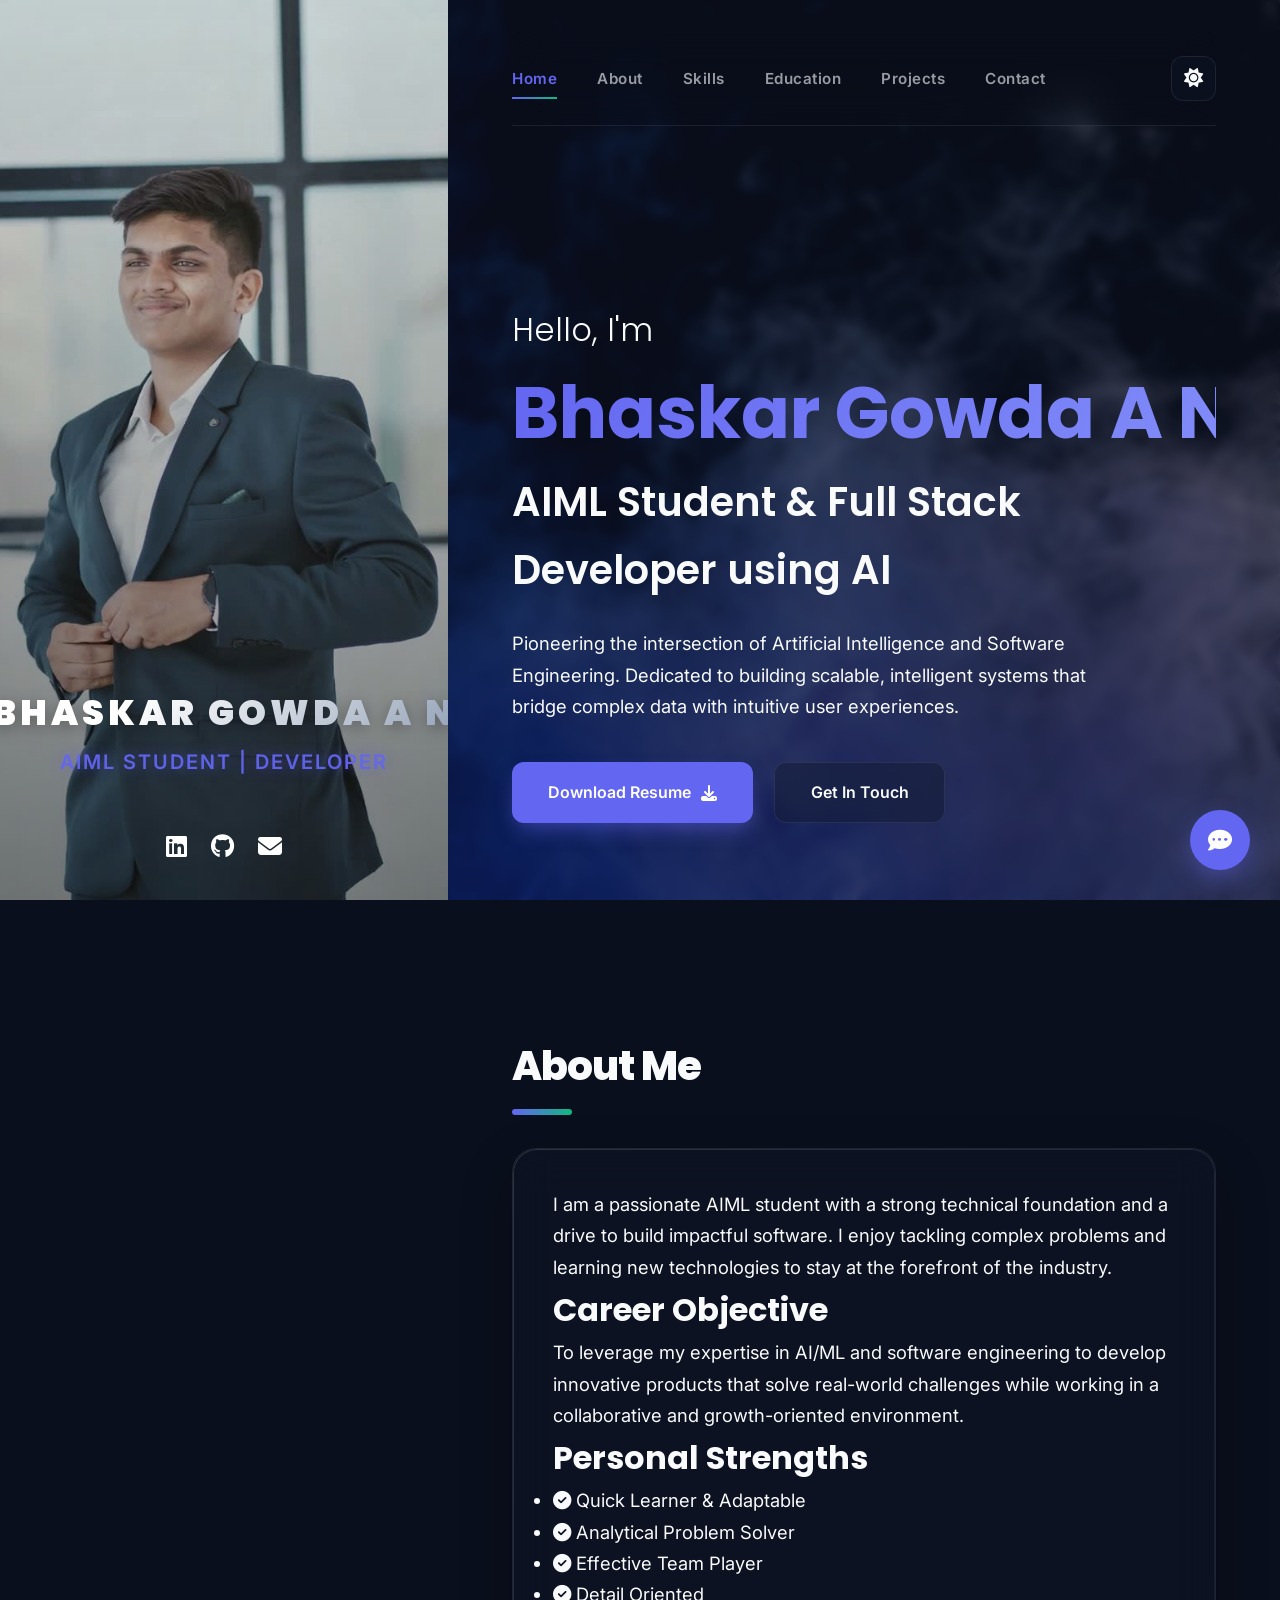
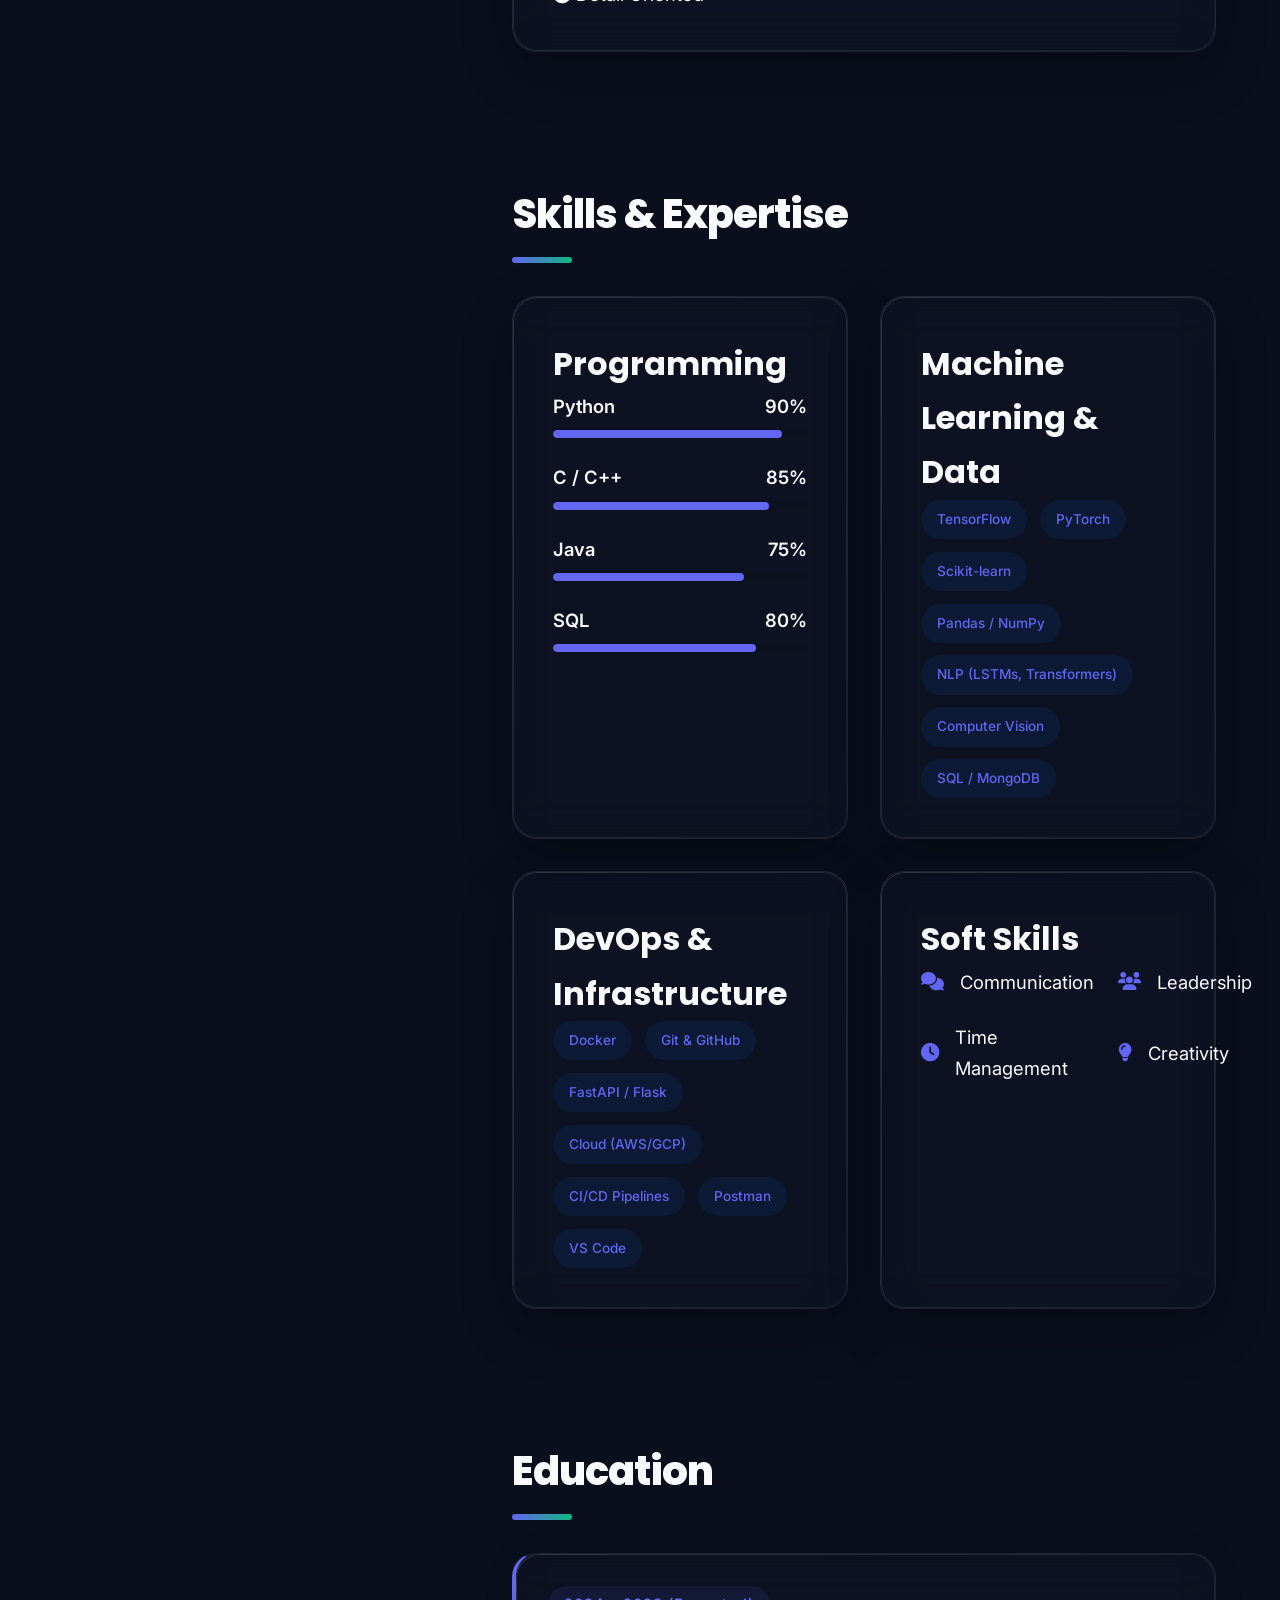
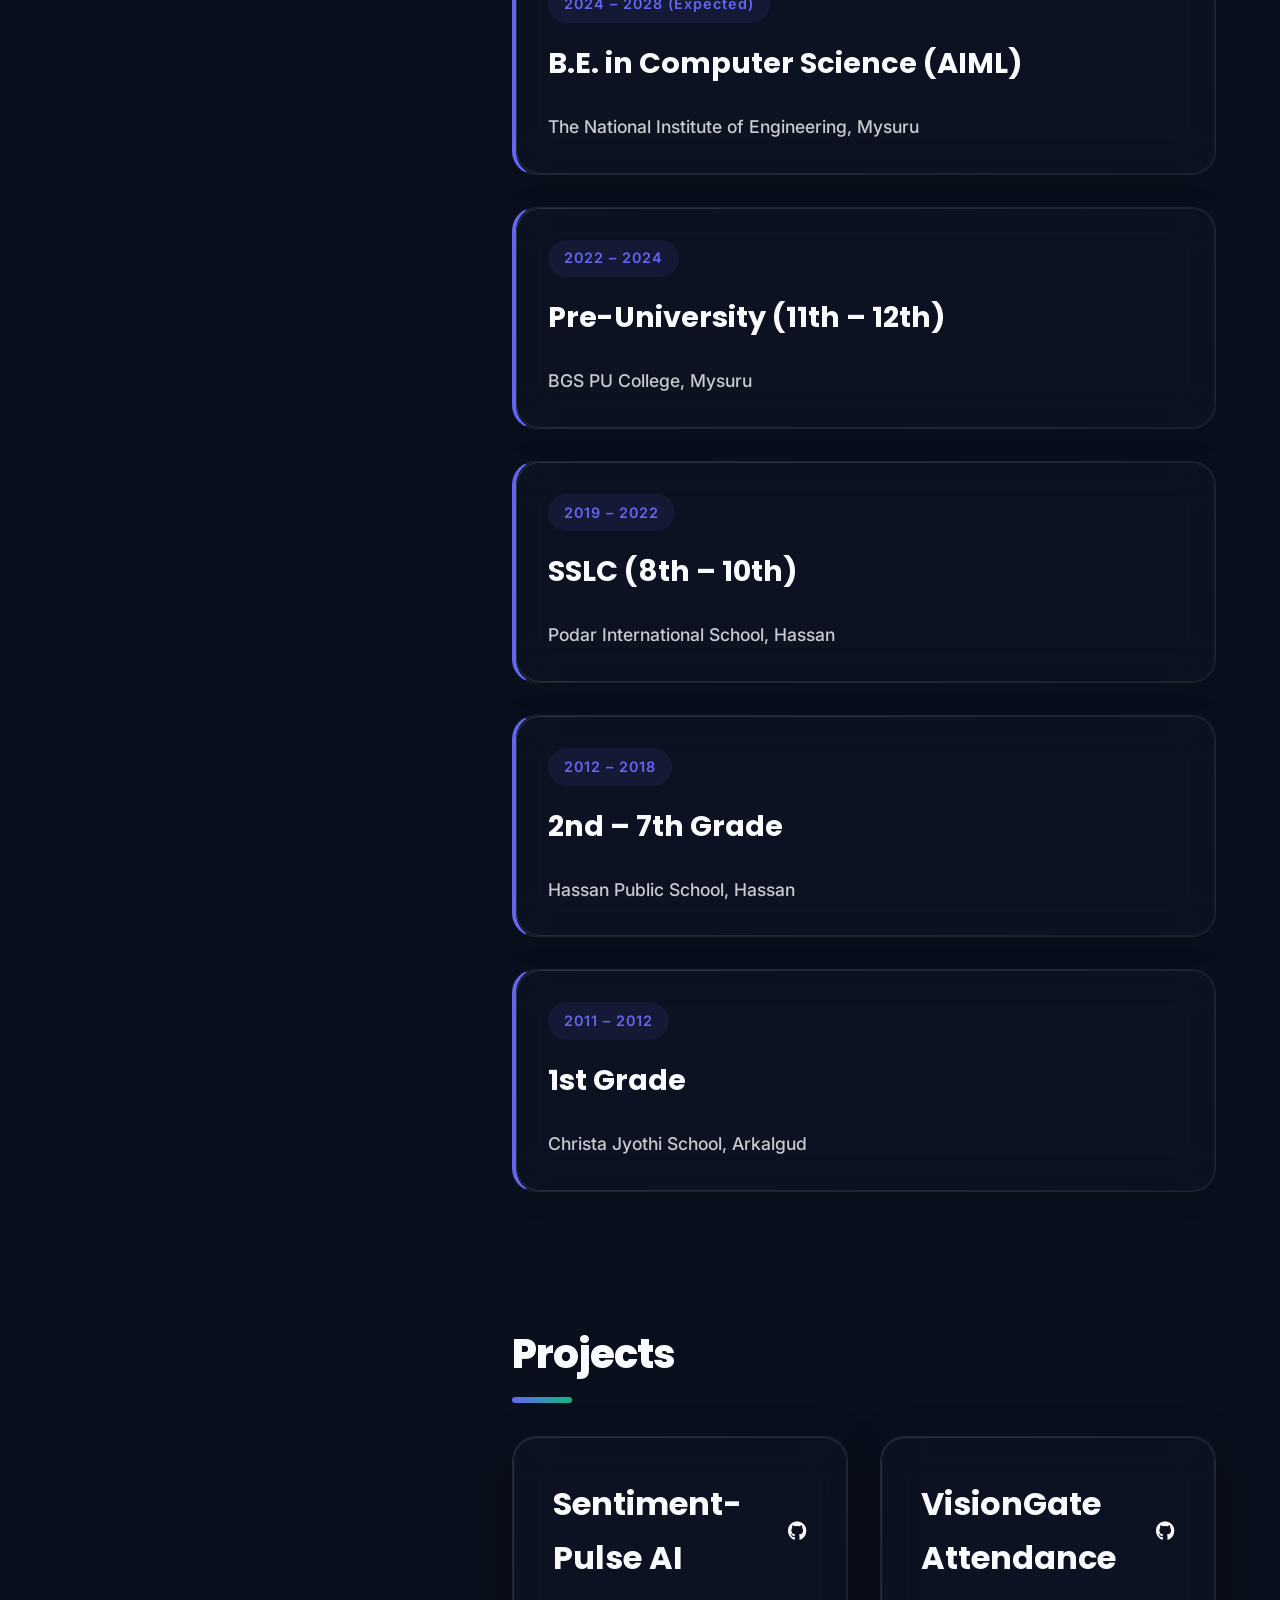
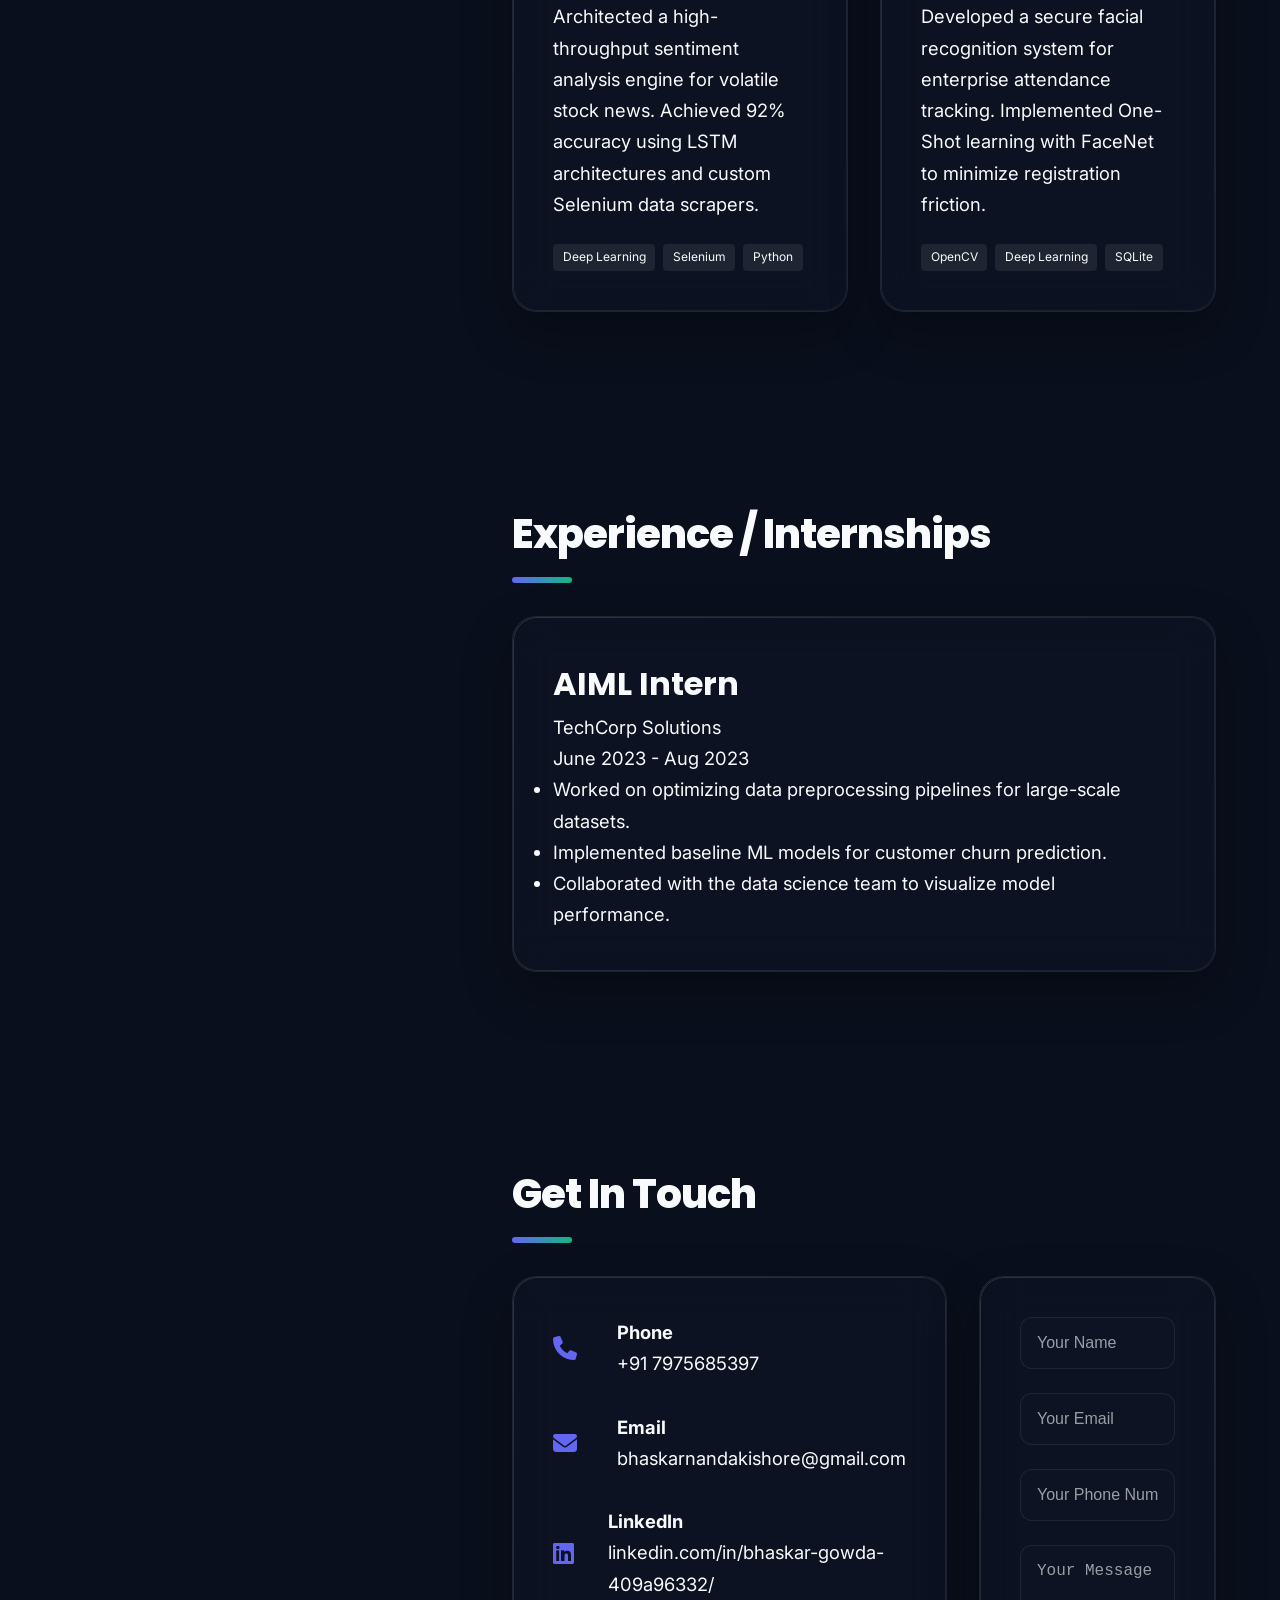
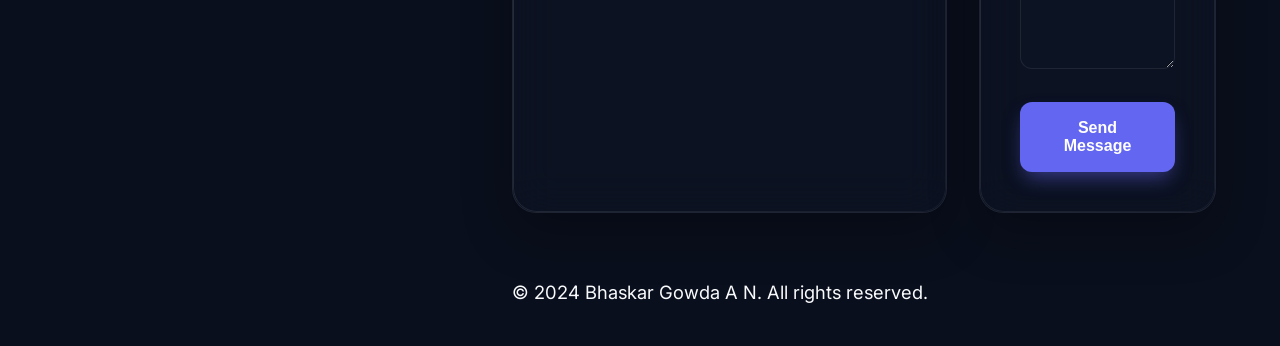
==== index.html @ a84b276f "Initial commit: Bhaskar Gowda Portfolio Website with backend" ====
<!DOCTYPE html>
<html lang="en">

<head>
    <meta charset="UTF-8">
    <meta name="viewport" content="width=device-width, initial-scale=1.0">
    <title>Bhaskar Gowda | Portfolio</title>
    <link rel="stylesheet" href="style.css">
    <link rel="preconnect" href="https://fonts.googleapis.com">
    <link rel="preconnect" href="https://fonts.gstatic.com" crossorigin>
    <link
        href="https://fonts.googleapis.com/css2?family=Inter:wght@300;400;600;700&family=Poppins:wght@400;600;700&display=swap"
        rel="stylesheet">
    <link rel="stylesheet" href="https://cdnjs.cloudflare.com/ajax/libs/font-awesome/6.4.0/css/all.min.css">

    <!-- SEO & Social Media Meta Tags -->
    <meta name="description"
        content="Bhaskar Gowda A N - AIML Student and Full Stack Developer. Specialized in building AI-powered scalable systems.">
    <meta name="keywords" content="Bhaskar Gowda, AIML, Developer, Portfolio, Software Engineering, AI, ML">
    <meta property="og:title" content="Bhaskar Gowda | Portfolio">
    <meta property="og:description"
        content="Explore the portfolio of Bhaskar Gowda, an AIML student and developer building intelligent systems.">
    <meta property="og:image" content="profile_photo.jpg">
    <meta property="og:url" content="https://bhaskiiii.github.io/">
    <meta name="twitter:card" content="summary_large_image">
</head>

<body class="dark-mode">
    <div class="container">
        <!-- Left Section: Photo Section -->
        <aside class="left-section">
            <div class="photo-overlay"></div>
            <div id="loader-wrapper">
                <div class="loader"></div>
                <span>Loading Motion...</span>
            </div>
            <canvas id="profile-canvas"></canvas>
            <div class="photo-content">
                <h1 class="photo-name">BHASKAR GOWDA A N</h1>
                <p class="photo-tagline">AIML Student | Developer</p>
            </div>
            <div class="floating-socials">
                <a href="https://www.linkedin.com/in/bhaskar-gowda-409a96332/" target="_blank"
                    aria-label="LinkedIn Profile"><i class="fab fa-linkedin"></i></a>
                <a href="https://github.com/Bhaskiiii" target="_blank" aria-label="GitHub Profile"><i
                        class="fab fa-github"></i></a>
                <a href="mailto:bhaskarnandakishore@gmail.com" aria-label="Email Me"><i class="fas fa-envelope"></i></a>
            </div>
        </aside>

        <!-- Right Section: Content Section -->
        <main class="right-section">
            <canvas id="bg-canvas"></canvas>
            <div class="bg-overlay"></div>
            <nav class="nav-bar">
                <div class="nav-links">
                    <a href="#hero" class="nav-item active">Home</a>
                    <a href="#about" class="nav-item">About</a>
                    <a href="#skills" class="nav-item">Skills</a>
                    <a href="#education" class="nav-item">Education</a>
                    <a href="#projects" class="nav-item">Projects</a>
                    <a href="#contact" class="nav-item">Contact</a>
                </div>
                <button class="theme-toggle" id="theme-toggle" aria-label="Toggle Theme">
                    <i class="fas fa-moon"></i>
                </button>
            </nav>

            <section id="hero" class="hero section">
                <div class="hero-content">
                    <h2 class="fade-up">Hello, I'm</h2>
                    <h1 class="mega-title fade-up delay-1">Bhaskar Gowda A N</h1>
                    <h3 class="role-subtitle fade-up delay-2">AIML Student & Full Stack Developer using AI</h3>
                    <p class="hero-intro fade-up delay-3">Pioneering the intersection of Artificial Intelligence and
                        Software Engineering. Dedicated to building scalable, intelligent systems that bridge
                        complex
                        data with intuitive user experiences.</p>
                    <div class="hero-actions fade-up delay-4">
                        <a href="#" class="btn primary" id="download-resume">Download Resume <i
                                class="fas fa-download"></i></a>
                        <a href="#contact" class="btn secondary">Get In Touch</a>
                    </div>
                </div>
            </section>

            <section id="about" class="about section">
                <h2 class="section-title">About Me</h2>
                <div class="glass-card">
                    <div class="card-body">
                        <p class="summary">I am a passionate AIML student with a strong technical foundation and a drive
                            to build impactful software. I enjoy tackling complex problems and learning new technologies
                            to stay at the forefront of the industry.</p>

                        <div class="info-grid">
                            <div class="info-item">
                                <h3>Career Objective</h3>
                                <p>To leverage my expertise in AI/ML and software engineering to develop innovative
                                    products that solve real-world challenges while working in a collaborative and
                                    growth-oriented environment.</p>
                            </div>
                            <div class="info-item">
                                <h3>Personal Strengths</h3>
                                <ul class="strength-list">
                                    <li><i class="fas fa-check-circle"></i> Quick Learner & Adaptable</li>
                                    <li><i class="fas fa-check-circle"></i> Analytical Problem Solver</li>
                                    <li><i class="fas fa-check-circle"></i> Effective Team Player</li>
                                    <li><i class="fas fa-check-circle"></i> Detail Oriented</li>
                                </ul>
                            </div>
                        </div>
                    </div>
                </div>
            </section>

            <section id="skills" class="skills section">
                <h2 class="section-title">Skills & Expertise</h2>
                <div class="skills-container">
                    <div class="skill-group glass-card">
                        <h3>Programming</h3>
                        <div class="skill-bars">
                            <div class="skill-bar">
                                <div class="skill-info"><span>Python</span><span>90%</span></div>
                                <div class="bar-bg">
                                    <div class="bar-fill" style="width: 90%;"></div>
                                </div>
                            </div>
                            <div class="skill-bar">
                                <div class="skill-info"><span>C / C++</span><span>85%</span></div>
                                <div class="bar-bg">
                                    <div class="bar-fill" style="width: 85%;"></div>
                                </div>
                            </div>
                            <div class="skill-bar">
                                <div class="skill-info"><span>Java</span><span>75%</span></div>
                                <div class="bar-bg">
                                    <div class="bar-fill" style="width: 75%;"></div>
                                </div>
                            </div>
                            <div class="skill-bar">
                                <div class="skill-info"><span>SQL</span><span>80%</span></div>
                                <div class="bar-bg">
                                    <div class="bar-fill" style="width: 80%;"></div>
                                </div>
                            </div>
                        </div>
                    </div>

                    <div class="skill-group glass-card">
                        <h3>Machine Learning & Data</h3>
                        <div class="tool-tags">
                            <span class="tag">TensorFlow</span>
                            <span class="tag">PyTorch</span>
                            <span class="tag">Scikit-learn</span>
                            <span class="tag">Pandas / NumPy</span>
                            <span class="tag">NLP (LSTMs, Transformers)</span>
                            <span class="tag">Computer Vision</span>
                            <span class="tag">SQL / MongoDB</span>
                        </div>
                    </div>

                    <div class="skill-group glass-card">
                        <h3>DevOps & Infrastructure</h3>
                        <div class="tool-tags">
                            <span class="tag">Docker</span>
                            <span class="tag">Git & GitHub</span>
                            <span class="tag">FastAPI / Flask</span>
                            <span class="tag">Cloud (AWS/GCP)</span>
                            <span class="tag">CI/CD Pipelines</span>
                            <span class="tag">Postman</span>
                            <span class="tag">VS Code</span>
                        </div>
                    </div>

                    <div class="skill-group glass-card">
                        <h3>Soft Skills</h3>
                        <div class="soft-skills-grid">
                            <div class="soft-skill"><i class="fas fa-comments"></i> <span>Communication</span></div>
                            <div class="soft-skill"><i class="fas fa-users"></i> <span>Leadership</span></div>
                            <div class="soft-skill"><i class="fas fa-clock"></i> <span>Time Management</span></div>
                            <div class="soft-skill"><i class="fas fa-lightbulb"></i> <span>Creativity</span></div>
                        </div>
                    </div>
                </div>
            </section>

            <section id="education" class="education section">
                <h2 class="section-title">Education</h2>
                <div class="education-timeline">
                    <!-- B.E. -->
                    <div class="timeline-item glass-card">
                        <div class="timeline-header">
                            <span class="duration">2024 – 2028 (Expected)</span>
                            <h3>B.E. in Computer Science (AIML)</h3>
                        </div>
                        <p class="college">The National Institute of Engineering, Mysuru</p>
                    </div>

                    <!-- PU -->
                    <div class="timeline-item glass-card">
                        <div class="timeline-header">
                            <span class="duration">2022 – 2024</span>
                            <h3>Pre-University (11th – 12th)</h3>
                        </div>
                        <p class="college">BGS PU College, Mysuru</p>
                    </div>

                    <!-- SSLC -->
                    <div class="timeline-item glass-card">
                        <div class="timeline-header">
                            <span class="duration">2019 – 2022</span>
                            <h3>SSLC (8th – 10th)</h3>
                        </div>
                        <p class="college">Podar International School, Hassan</p>
                    </div>

                    <!-- 2nd - 7th -->
                    <div class="timeline-item glass-card">
                        <div class="timeline-header">
                            <span class="duration">2012 – 2018</span>
                            <h3>2nd – 7th Grade</h3>
                        </div>
                        <p class="college">Hassan Public School, Hassan</p>
                    </div>

                    <!-- 1st -->
                    <div class="timeline-item glass-card">
                        <div class="timeline-header">
                            <span class="duration">2011 – 2012</span>
                            <h3>1st Grade</h3>
                        </div>
                        <p class="college">Christa Jyothi School, Arkalgud</p>
                    </div>
                </div>
            </section>

            <section id="projects" class="projects section">
                <h2 class="section-title">Projects</h2>
                <div class="projects-grid">
                    <div class="project-card glass-card">
                        <div class="project-header">
                            <h3>Sentiment-Pulse AI</h3>
                            <div class="project-links">
                                <a href="https://github.com/Bhaskiiii" title="View GitHub" target="_blank"><i
                                        class="fab fa-github"></i></a>
                            </div>
                        </div>
                        <p>Architected a high-throughput sentiment analysis engine for volatile stock news. Achieved 92%
                            accuracy using LSTM architectures and custom Selenium data scrapers.</p>
                        <div class="project-tech">
                            <span>Deep Learning</span><span>Selenium</span><span>Python</span>
                        </div>
                    </div>
                    <div class="project-card glass-card">
                        <div class="project-header">
                            <h3>VisionGate Attendance</h3>
                            <div class="project-links">
                                <a href="https://github.com/Bhaskiiii" title="View GitHub" target="_blank"><i
                                        class="fab fa-github"></i></a>
                            </div>
                        </div>
                        <p>Developed a secure facial recognition system for enterprise attendance tracking. Implemented
                            One-Shot learning with FaceNet to minimize registration friction.</p>
                        <div class="project-tech">
                            <span>OpenCV</span><span>Deep Learning</span><span>SQLite</span>
                        </div>
                    </div>
                </div>
            </section>

            <section id="experience" class="experience section">
                <h2 class="section-title">Experience / Internships</h2>
                <div class="experience-list">
                    <div class="experience-item glass-card">
                        <div class="exp-header">
                            <div class="exp-title">
                                <h3>AIML Intern</h3>
                                <p class="company">TechCorp Solutions</p>
                            </div>
                            <span class="exp-date">June 2023 - Aug 2023</span>
                        </div>
                        <ul class="exp-tasks">
                            <li>Worked on optimizing data preprocessing pipelines for large-scale datasets.</li>
                            <li>Implemented baseline ML models for customer churn prediction.</li>
                            <li>Collaborated with the data science team to visualize model performance.</li>
                        </ul>
                    </div>
                </div>
            </section>

            <section id="contact" class="contact section">
                <h2 class="section-title">Get In Touch</h2>
                <div class="contact-layout">
                    <div class="contact-details glass-card">
                        <div class="detail-item">
                            <i class="fas fa-phone"></i>
                            <div>
                                <h4>Phone</h4>
                                <p>+91 7975685397</p>
                            </div>
                        </div>
                        <div class="detail-item">
                            <i class="fas fa-envelope"></i>
                            <div>
                                <h4>Email</h4>
                                <p>bhaskarnandakishore@gmail.com</p>
                            </div>
                        </div>
                        <div class="detail-item">
                            <i class="fab fa-linkedin"></i>
                            <div>
                                <h4>LinkedIn</h4>
                                <p>linkedin.com/in/bhaskar-gowda-409a96332/</p>
                            </div>
                        </div>
                    </div>
                    <form id="contact-form" class="contact-form glass-card">
                        <div class="form-group">
                            <input type="text" id="name" placeholder="Your Name" required>
                        </div>
                        <div class="form-group">
                            <input type="email" id="email" placeholder="Your Email" required>
                        </div>
                        <div class="form-group">
                            <input type="tel" id="phone" placeholder="Your Phone Number">
                        </div>
                        <div class="form-group">
                            <textarea id="message" placeholder="Your Message" rows="5" required></textarea>
                        </div>
                        <button type="submit" class="btn primary full-width">Send Message</button>
                    </form>
                </div>
            </section>

            <footer class="footer">
                <p>&copy; 2024 Bhaskar Gowda A N. All rights reserved.</p>
            </footer>
        </main>
    </div>
    <button id="back-to-top" class="back-to-top" aria-label="Back to Top">
        <i class="fas fa-arrow-up"></i>
    </button>
    <!-- AI Chatbot Widget -->
    <div id="chatbot-widget" class="chatbot-widget">
        <div id="chat-bubble" class="chat-bubble" aria-label="Open Chat">
            <i class="fas fa-comment-dots"></i>
        </div>

        <div id="chat-container" class="chat-container glass-card">
            <div class="chat-header">
                <div class="header-info">
                    <div class="bot-avatar">
                        <i class="fas fa-robot"></i>
                        <span class="online-status"></span>
                    </div>
                    <div>
                        <h4>Bhaskar's AI</h4>
                        <p>Ask me anything!</p>
                    </div>
                </div>
                <button id="close-chat" class="close-chat"><i class="fas fa-times"></i></button>
            </div>

            <div id="chat-messages" class="chat-messages">
                <div class="message bot">
                    <div class="message-content">
                        Hello! I'm Bhaskar's AI Assistant. How can I help you today?
                    </div>
                </div>
            </div>

            <div class="chat-suggestions">
                <button class="suggestion-btn">What are his skills?</button>
                <button class="suggestion-btn">View his projects</button>
                <button class="suggestion-btn">How to contact him?</button>
            </div>

            <div class="chat-input-area">
                <input type="text" id="chat-input" placeholder="Type a message..." autocomplete="off">
                <button id="send-chat" class="send-chat"><i class="fas fa-paper-plane"></i></button>
            </div>
        </div>
    </div>

    <script src="script.js?v=1.1"></script>
</body>

</html>
---- style.css ----
:root {
    --primary-color: #6366f1;
    --primary-glow: rgba(99, 102, 241, 0.5);
    --accent-color: #10b981;
    --accent-glow: rgba(16, 185, 129, 0.4);
    --bg-light: #f8fafc;
    --bg-dark: #f8fafc;
    --text-light: #1e293b;
    --glass-bg: rgba(255, 255, 255, 0.8);
    --glass-border: rgba(0, 0, 0, 0.1);
    --card-shadow: 0 8px 32px 0 rgba(0, 0, 0, 0.05);
    --transition: all 0.4s cubic-bezier(0.4, 0, 0.2, 1);
    --premium-blur: blur(20px);
    --overlay-bg: rgba(255, 255, 255, 0.9);

    /* Fluid Typography */
    --fs-mega: clamp(2.5rem, 7vw, 4.5rem);
    --fs-h1: clamp(2.2rem, 6vw, 3.5rem);
    --fs-h2: clamp(1.8rem, 5vw, 2.5rem);
    --fs-h3: clamp(1.4rem, 4vw, 2rem);
    --fs-body: clamp(0.95rem, 1.5vw, 1.15rem);
}

.dark-mode {
    --bg-light: #0a0f1d;
    --bg-dark: #0a0f1d;
    --text-light: #f8fafc;
    --glass-bg: rgba(15, 23, 42, 0.4);
    --glass-border: rgba(255, 255, 255, 0.08);
    --card-shadow: 0 20px 50px rgba(0, 0, 0, 0.3);
    --overlay-bg: rgba(15, 23, 42, 0.6);
}

* {
    margin: 0;
    padding: 0;
    box-sizing: border-box;
}

html {
    scroll-behavior: smooth;
}

body {
    font-family: 'Inter', -apple-system, BlinkMacSystemFont, 'Segoe UI', Roboto, sans-serif;
    color: var(--text-light);
    background-color: var(--bg-light);
    overflow-x: hidden;
    line-height: 1.7;
    transition: background-color 0.5s ease;
    font-size: var(--fs-body);
    font-weight: 400;
}

/* Noise Texture Overlay */
body::before {
    content: "";
    position: fixed;
    top: 0;
    left: 0;
    width: 100%;
    height: 100%;
    background: url("data:image/svg+xml,%3Csvg viewBox='0 0 200 200' xmlns='http://www.w3.org/2000/svg'%3%3Ffilter id='noiseFilter'%3E%3CfeTurbulence type='fractalNoise' baseFrequency='0.65' numOctaves='3' stitchTiles='stitch'/%3E%3C/filter%3E%3Crect width='100%25' height='100%25' filter='url(%23noiseFilter)'/%3E%3C/svg%3E");
    opacity: 0.04;
    pointer-events: none;
    z-index: 9999;
}

.dark-mode body::before {
    opacity: 0.06;
}

h1,
h2,
h3,
.photo-name {
    font-family: 'Poppins', sans-serif;
}

h1 {
    font-size: var(--fs-h1);
}

h2 {
    font-size: var(--fs-h2);
}

h3 {
    font-size: var(--fs-h3);
}

.container {
    display: flex;
    min-height: 100vh;
}

/* Left Section */
.left-section {
    width: 35%;
    height: 100vh;
    position: sticky;
    top: 0;
    left: 0;
    overflow: hidden;
    display: flex;
    flex-direction: column;
    justify-content: flex-end;
    align-items: center;
    padding: 2rem;
    z-index: 100;
}

#profile-canvas {
    position: absolute;
    top: 0;
    left: 0;
    width: 100%;
    height: 100%;
    object-fit: cover;
    z-index: -2;
    transition: opacity 1s ease;
    filter: brightness(1.1);
    /* Added slight brightness boost */
}

/* Hero Section */
.hero {
    min-height: 90vh;
    display: flex;
    flex-direction: column;
    justify-content: center;
}

.hero-content h2 {
    font-size: var(--fs-h3);
    font-weight: 300;
}

.mega-title {
    font-size: var(--fs-mega);
    line-height: 1.1;
    margin: 1rem 0;
    background: linear-gradient(135deg, var(--primary-color), #818cf8);
    -webkit-background-clip: text;
    background-clip: text;
    -webkit-text-fill-color: transparent;
    font-weight: 700;
    white-space: nowrap;
}

.role-subtitle {
    font-size: var(--fs-h2);
    font-weight: 600;
    margin-bottom: 1.5rem;
    color: var(--text-light);
    opacity: 0.9;
}

.hero-intro {
    font-size: var(--fs-body);
    max-width: 600px;
    margin-bottom: 2.5rem;
}

#loader-wrapper {
    position: absolute;
    top: 0;
    left: 0;
    width: 100%;
    height: 100%;
    background: var(--bg-dark);
    display: flex;
    flex-direction: column;
    justify-content: center;
    align-items: center;
    z-index: 10;
    color: white;
    transition: opacity 0.5s ease;
}

.loader {
    width: 60px;
    height: 60px;
    border: 3px solid rgba(99, 102, 241, 0.2);
    border-bottom-color: var(--primary-color);
    border-radius: 50%;
    display: inline-block;
    box-sizing: border-box;
    animation: rotation 1s cubic-bezier(0.5, 0, 0.5, 1) infinite;
    margin-bottom: 1.5rem;
    filter: drop-shadow(0 0 10px var(--primary-glow));
}

#loader-wrapper span {
    font-family: 'Poppins', sans-serif;
    font-weight: 600;
    letter-spacing: 2px;
    text-transform: uppercase;
    font-size: 0.9rem;
    background: linear-gradient(90deg, #fff, var(--primary-color));
    -webkit-background-clip: text;
    background-clip: text;
    -webkit-text-fill-color: transparent;
}

@keyframes rotation {
    0% {
        transform: rotate(0deg);
    }

    100% {
        transform: rotate(360deg);
    }
}

.photo-overlay {
    position: absolute;
    top: 0;
    left: 0;
    width: 100%;
    height: 100%;
    background: linear-gradient(to bottom, rgba(0, 0, 0, 0.1), rgba(0, 0, 0, 0.5));
    /* Lightened the gradient */
    z-index: -1;
}

.photo-content {
    text-align: center;
    color: white;
    margin-bottom: 2rem;
}

.photo-name {
    font-size: 2.2rem;
    font-weight: 900;
    margin-bottom: 0.75rem;
    letter-spacing: 4px;
    line-height: 1.1;
    white-space: nowrap;
    background: linear-gradient(135deg, #fff 30%, #94a3b8 100%);
    -webkit-background-clip: text;
    background-clip: text;
    -webkit-text-fill-color: transparent;
    filter: drop-shadow(0 4px 8px rgba(0, 0, 0, 0.3));
}

.photo-tagline {
    font-size: 1.25rem;
    opacity: 0.95;
    font-weight: 600;
    letter-spacing: 2px;
    text-transform: uppercase;
    color: var(--primary-color);
    text-shadow: 0 0 15px var(--primary-glow);
}

.floating-socials {
    display: flex;
    gap: 1.5rem;
    margin-top: 1rem;
}

.floating-socials a {
    color: white;
    font-size: 1.5rem;
    transition: var(--transition);
}

.floating-socials a:hover {
    transform: translateY(-5px) scale(1.15);
    color: var(--primary-color);
    filter: brightness(1.2);
    text-shadow: 0 0 10px var(--primary-color);
}

/* Right Section */
.right-section {
    width: 65%;
    padding: 2rem 5%;
    position: relative;
    z-index: 1;
}

#bg-canvas {
    position: fixed;
    top: 0;
    right: 0;
    width: 65%;
    height: 100vh;
    object-fit: cover;
    z-index: -1;
    pointer-events: none;
}

.bg-overlay {
    position: fixed;
    top: 0;
    right: 0;
    width: 65%;
    height: 100vh;
    background: var(--overlay-bg);
    /* Semi-transparent dark overlay */
    backdrop-filter: blur(4px);
    /* Subtle blur for depth and focus */
    z-index: -1;
    pointer-events: none;
    transition: var(--transition);
}

.nav-bar {
    position: sticky;
    top: 0;
    display: flex;
    justify-content: space-between;
    align-items: center;
    padding: 1.5rem 0;
    background: transparent;
    backdrop-filter: var(--premium-blur);
    -webkit-backdrop-filter: var(--premium-blur);
    z-index: 1000;
    margin-bottom: 2rem;
    border-bottom: 1px solid var(--glass-border);
}

.nav-links {
    display: flex;
    gap: 2.5rem;
}

.nav-item {
    text-decoration: none;
    color: var(--text-light);
    font-weight: 600;
    font-size: 0.95rem;
    transition: var(--transition);
    position: relative;
    opacity: 0.6;
    letter-spacing: 0.5px;
}

.nav-item:hover,
.nav-item.active {
    opacity: 1;
    color: var(--primary-color);
}

.nav-item::after {
    content: '';
    position: absolute;
    bottom: -8px;
    left: 0;
    width: 0;
    height: 2px;
    background: linear-gradient(90deg, var(--primary-color), var(--accent-color));
    transition: var(--transition);
}

.nav-item:hover::after,
.nav-item.active::after {
    width: 100%;
}

.theme-toggle {
    background: var(--glass-bg);
    border: 1px solid var(--glass-border);
    cursor: pointer;
    width: 45px;
    height: 45px;
    border-radius: 12px;
    display: flex;
    align-items: center;
    justify-content: center;
    font-size: 1.2rem;
    color: var(--text-light);
    transition: var(--transition);
    backdrop-filter: var(--premium-blur);
    -webkit-backdrop-filter: var(--premium-blur);
}

.theme-toggle:hover {
    background: var(--glass-border);
    transform: translateY(-2px) rotate(15deg);
    color: var(--primary-color);
}

/* Sections */
.section {
    padding: 4rem 0;
    min-height: 80vh;
    display: flex;
    flex-direction: column;
    justify-content: center;
}

.section-title {
    font-size: 2.5rem;
    font-weight: 800;
    margin-bottom: 3rem;
    position: relative;
    display: inline-block;
    letter-spacing: -1px;
}

.section-title::after {
    content: '';
    position: absolute;
    bottom: -15px;
    left: 0;
    width: 60px;
    height: 6px;
    background: linear-gradient(90deg, var(--primary-color), var(--accent-color));
    border-radius: 10px;
}

/* Hero Section */
.hero {
    min-height: 90vh;
}

/* Responsive Adjustments */

/* Large Desktops */
@media (min-width: 1440px) {
    .left-section {
        width: 30%;
    }

    .right-section {
        width: 70%;
    }

    #bg-canvas,
    .bg-overlay {
        width: 70%;
    }
}

/* Tablets (Portrait & Landscape) */
@media (min-width: 768px) and (max-width: 1200px) {
    .left-section {
        width: 40%;
    }

    .right-section {
        width: 60%;
    }

    #bg-canvas,
    .bg-overlay {
        width: 60%;
    }

    .mega-title {
        font-size: 3.5rem;
    }
}

/* Mobile Screens */
@media (max-width: 767px) {
    .container {
        flex-direction: column;
        overflow-x: hidden;
    }

    .left-section {
        width: 100%;
        height: 60vh;
        position: relative;
        padding: 2rem 1rem;
        justify-content: center;
        /* Center hero content */
    }

    .right-section {
        width: 100%;
        padding: 3rem 1.2rem;
        box-sizing: border-box;
    }

    #bg-canvas {
        display: none;
    }

    .bg-overlay {
        width: 100%;
        left: 0;
        height: 100%;
        position: fixed;
    }

    .nav-bar {
        position: fixed;
        bottom: 0px;
        left: 0;
        width: 100%;
        height: auto;
        min-height: 60px;
        background: rgba(15, 23, 42, 0.95);
        backdrop-filter: blur(20px);
        margin-bottom: 0;
        padding: 0.8rem 1rem;
        border-top: 1px solid var(--glass-border);
        justify-content: center;
        border-radius: 20px 20px 0 0;
        z-index: 2000;
        /* High z-index to stay on top but not cover content */
    }

    .nav-links {
        gap: 1.2rem;
        display: flex;
        justify-content: center;
        width: 100%;
    }

    .nav-item {
        font-size: 0.75rem;
    }

    .theme-toggle {
        display: none;
    }

    .footer {
        padding-bottom: 5rem;
        /* Ensure footer doesn't hide behind nav */
    }

    /* Education Timeline for Mobile */
    .education-timeline {
        padding-left: 0;
    }

    .education-timeline::before {
        display: none;
    }

    .timeline-item {
        margin-bottom: 1.5rem;
        padding: 1.5rem !important;
    }

    .timeline-header h3 {
        font-size: 1.4rem;
    }

    .duration {
        font-size: 0.8rem;
    }
}

/* Small Phones */
@media (max-width: 480px) {
    .left-section {
        height: 50vh;
    }

    .mega-title {
        font-size: 1.8rem;
        /* Further reduced for SE to keep one line */
    }

    .right-section {
        padding: 2.5rem 1rem;
    }

    .nav-links {
        gap: 0.8rem;
    }

    .nav-item {
        font-size: 0.7rem;
    }

    .hero-actions {
        flex-direction: column;
        gap: 0.8rem;
    }

    .btn {
        width: 100%;
        text-align: center;
    }

    .soft-skills-grid {
        grid-template-columns: 1fr;
    }
}

/* Fixes for mobile scroll issues */
@media (pointer: coarse) {
    .glass-card:hover {
        transform: none;
    }
}

.btn {
    display: inline-flex;
    align-items: center;
    gap: 10px;
    padding: 1rem 2.2rem;
    border-radius: 12px;
    text-decoration: none;
    font-weight: 600;
    transition: var(--transition);
    border: 1px solid transparent;
    cursor: pointer;
    font-size: 1rem;
    position: relative;
    overflow: hidden;
}

.btn.primary {
    background: var(--primary-color);
    color: white;
    box-shadow: 0 10px 20px -5px var(--primary-glow);
}

.btn.primary:hover {
    background: #4f46e5;
    transform: translateY(-3px);
    box-shadow: 0 15px 30px -10px var(--primary-glow);
}

.btn.secondary {
    background: var(--glass-bg);
    backdrop-filter: var(--premium-blur);
    -webkit-backdrop-filter: var(--premium-blur);
    border-color: var(--glass-border);
    color: var(--text-light);
    margin-left: 1rem;
}

.btn.secondary:hover {
    background: var(--glass-border);
    transform: translateY(-3px);
}

/* Cards & Glassmorphism */
.glass-card {
    background: var(--glass-bg);
    backdrop-filter: var(--premium-blur);
    -webkit-backdrop-filter: var(--premium-blur);
    border: 1px solid var(--glass-border);
    border-radius: 24px;
    padding: 2.5rem;
    box-shadow: var(--card-shadow);
    transition: var(--transition);
    position: relative;
    z-index: 1;
}

.glass-card::before {
    content: "";
    position: absolute;
    inset: 0;
    border-radius: 24px;
    padding: 1px;
    background: linear-gradient(135deg, rgba(255, 255, 255, 0.15), rgba(255, 255, 255, 0.05));
    mask: linear-gradient(#fff 0 0) content-box, linear-gradient(#fff 0 0);
    -webkit-mask: linear-gradient(#fff 0 0) content-box, linear-gradient(#fff 0 0);
    mask-composite: exclude;
    -webkit-mask-composite: xor;
    pointer-events: none;
}

.glass-card:hover {
    transform: translateY(-8px);
    border-color: var(--primary-color);
    box-shadow: 0 30px 60px -12px rgba(0, 0, 0, 0.25), 0 0 20px rgba(99, 102, 241, 0.2);
}

/* Skills */
.skills-container {
    display: grid;
    grid-template-columns: repeat(auto-fit, minmax(300px, 1fr));
    gap: 2rem;
}

.skill-bar {
    margin-bottom: 1.5rem;
}

.skill-info {
    display: flex;
    justify-content: space-between;
    margin-bottom: 0.5rem;
    font-weight: 600;
    color: var(--text-light);
}

.bar-bg {
    height: 8px;
    background: rgba(0, 0, 0, 0.05);
    border-radius: 4px;
    overflow: hidden;
}

.bar-fill {
    height: 100%;
    background: var(--primary-color);
    border-radius: 4px;
}

.tool-tags {
    display: flex;
    flex-wrap: wrap;
    gap: 0.8rem;
}

.tag {
    padding: 0.5rem 1rem;
    background: rgba(37, 99, 235, 0.1);
    color: var(--primary-color);
    border-radius: 50px;
    font-weight: 500;
    font-size: 0.85rem;
}

.soft-skills-grid {
    display: grid;
    grid-template-columns: 1fr 1fr;
    gap: 1.5rem;
}

.soft-skill {
    display: flex;
    align-items: center;
    gap: 1rem;
}

.soft-skill i {
    color: var(--primary-color);
}

/* Projects */
.projects-grid {
    display: grid;
    grid-template-columns: repeat(auto-fit, minmax(280px, 1fr));
    gap: 2rem;
}

.project-header {
    display: flex;
    justify-content: space-between;
    align-items: center;
    margin-bottom: 1rem;
}

.project-links a {
    color: var(--text-light);
    font-size: 1.2rem;
}

.project-tech {
    margin-top: 1.5rem;
    display: flex;
    gap: 0.5rem;
    flex-wrap: wrap;
}

.project-tech span {
    font-size: 0.75rem;
    padding: 0.2rem 0.6rem;
    background: var(--glass-border);
    color: var(--text-light);
    border-radius: 4px;
}

/* Contact */
.contact-layout {
    display: grid;
    grid-template-columns: 1fr 1.5fr;
    gap: 2rem;
}

.detail-item {
    display: flex;
    align-items: center;
    gap: 1.5rem;
    margin-bottom: 2rem;
}

.detail-item i {
    font-size: 1.5rem;
    color: var(--primary-color);
    width: 40px;
}

.contact-form .form-group {
    margin-bottom: 1.5rem;
}

.contact-form input,
.contact-form textarea {
    width: 100%;
    padding: 1rem;
    background: var(--glass-bg);
    border: 1px solid var(--glass-border);
    border-radius: 12px;
    color: var(--text-light);
    outline: none;
    transition: var(--transition);
    font-size: 1rem;
}

.contact-form input::placeholder,
.contact-form textarea::placeholder {
    color: var(--text-light);
    opacity: 0.6;
}

.contact-form input:focus,
.contact-form textarea:focus {
    border-color: var(--primary-color);
    background: rgba(30, 41, 59, 0.8);
    /* Maintain dark background on focus */
    box-shadow: 0 0 0 3px rgba(37, 99, 235, 0.3);
    /* Subtle blue glow */
}

.form-message {
    margin-top: 1rem;
    padding: 0.8rem;
    border-radius: 8px;
    font-size: 0.9rem;
    text-align: center;
    transition: opacity 0.5s ease;
}

.form-message.success {
    background: rgba(34, 197, 94, 0.1);
    color: #16a34a;
    border: 1px solid rgba(34, 197, 94, 0.2);
}

.form-message.error {
    background: rgba(239, 68, 68, 0.1);
    color: #dc2626;
    border: 1px solid rgba(239, 68, 68, 0.2);
}

/* Education Timeline */
.education-timeline {
    display: flex;
    flex-direction: column;
    gap: 2rem;
}

.education-timeline .timeline-item {
    padding: 2rem;
    position: relative;
    border-left: 4px solid var(--primary-color);
    transition: var(--transition);
}

.timeline-header {
    display: flex;
    flex-direction: column;
    margin-bottom: 1rem;
}

.duration {
    font-size: 0.9rem;
    font-weight: 600;
    color: var(--primary-color);
    background: rgba(99, 102, 241, 0.1);
    padding: 0.4rem 1rem;
    border-radius: 50px;
    width: fit-content;
    margin-bottom: 1rem;
    letter-spacing: 1px;
}

.timeline-header h3 {
    font-size: 1.8rem;
    font-weight: 700;
    margin-bottom: 0.5rem;
}

.college {
    font-size: 1.1rem;
    opacity: 0.8;
    color: var(--text-light);
    font-weight: 500;
}

.timeline-item:hover {
    border-left-width: 8px;
    box-shadow: 0 10px 40px -10px var(--primary-glow);
}

.dark-mode .timeline-item {
    background: rgba(15, 23, 42, 0.4);
    box-shadow: 0 4px 30px rgba(0, 0, 0, 0.1);
}

/* Animations */
.fade-up {
    opacity: 0;
    transform: translateY(30px);
    transition: 0.8s ease-out;
}

.fade-up.visible {
    opacity: 1;
    transform: translateY(0);
}

.delay-1 {
    transition-delay: 0.2s;
}

.delay-2 {
    transition-delay: 0.4s;
}

.delay-3 {
    transition-delay: 0.6s;
}

.delay-4 {
    transition-delay: 0.8s;
}

/* Mobile Responsive */
@media (max-width: 992px) {
    .container {
        flex-direction: column;
    }

    .left-section {
        width: 100%;
        height: 60vh;
        position: relative;
    }

    .right-section {
        width: 100%;
        padding: 2rem;
    }

    .mega-title {
        font-size: 3rem;
    }

    .contact-layout {
        grid-template-columns: 1fr;
    }
}

@media (max-width: 600px) {
    .nav-bar {
        padding: 0.5rem;
    }

    .nav-links {
        gap: 0.8rem;
    }

    .mega-title {
        font-size: 2.2rem;
    }

    .btn {
        width: 100%;
        margin: 0.5rem 0;
        text-align: center;
        justify-content: center;
    }

    .btn.secondary {
        margin-left: 0;
    }
}

/* Print Styles for Resume Export */
@media print {

    .left-section,
    .nav-bar,
    .theme-toggle,
    .bg-overlay,
    #bg-canvas,
    #profile-canvas,
    .photo-overlay,
    .floating-socials,
    .hero-actions,
    .contact-form,
    footer {
        display: none !important;
    }

    body {
        background: white !important;
        color: black !important;
        font-size: 10pt;
    }

    .container {
        display: block;
    }

    .right-section {
        width: 100% !important;
        padding: 0 !important;
    }

    .section {
        padding: 1rem 0 !important;
        min-height: auto !important;
        page-break-inside: avoid;
    }

    .section-title {
        font-size: 1.5rem !important;
        margin-bottom: 1rem !important;
        color: black !important;
    }

    .glass-card {
        background: none !important;
        backdrop-filter: none !important;
        border: none !important;
        padding: 0 !important;
        box-shadow: none !important;
        margin-bottom: 1.5rem;
    }

    .skill-group {
        break-inside: avoid;
    }

    .tag {
        border: 1px solid #ccc !important;
        color: black !important;
        background: none !important;
    }

    .project-card {
        border-bottom: 1px solid #eee !important;
        padding-bottom: 1rem !important;
    }
}
/* Back to Top Button */
.back-to-top {
    position: fixed;
    bottom: 80px;
    right: 30px;
    width: 50px;
    height: 50px;
    background: var(--primary-color);
    color: white;
    border: none;
    border-radius: 50%;
    cursor: pointer;
    display: flex;
    align-items: center;
    justify-content: center;
    font-size: 1.2rem;
    box-shadow: 0 4px 12px rgba(99, 102, 241, 0.4);
    transition: var(--transition);
    opacity: 0;
    visibility: hidden;
    z-index: 1001;
}

.back-to-top.visible {
    opacity: 1;
    visibility: visible;
}

.back-to-top:hover {
    transform: translateY(-5px);
    background: #4f46e5;
    box-shadow: 0 6px 16px rgba(99, 102, 241, 0.6);
}

@media (max-width: 767px) {
    .back-to-top {
        bottom: 90px;
        right: 20px;
        width: 45px;
        height: 45px;
    }
}

/* AI Chatbot Widget Styles */
.chatbot-widget {
    position: fixed;
    bottom: 30px;
    right: 30px;
    z-index: 2000;
}

.chat-bubble {
    width: 60px;
    height: 60px;
    background: var(--primary-color);
    color: white;
    border-radius: 50%;
    display: flex;
    align-items: center;
    justify-content: center;
    font-size: 1.5rem;
    cursor: pointer;
    box-shadow: 0 10px 25px rgba(99, 102, 241, 0.4);
    transition: var(--transition);
}

.chat-bubble:hover {
    transform: scale(1.1) rotate(5deg);
    box-shadow: 0 15px 35px rgba(99, 102, 241, 0.6);
}

.chat-container {
    position: absolute;
    bottom: 80px;
    right: 0;
    width: 350px;
    height: 500px;
    display: flex;
    flex-direction: column;
    padding: 0;
    overflow: hidden;
    transform: translateY(20px);
    opacity: 0;
    visibility: hidden;
    transition: var(--transition);
}

.chat-container.active {
    transform: translateY(0);
    opacity: 1;
    visibility: visible;
}

.chat-header {
    padding: 1.5rem;
    background: linear-gradient(135deg, var(--primary-color), #4f46e5);
    color: white;
    display: flex;
    justify-content: space-between;
    align-items: center;
}

.header-info {
    display: flex;
    align-items: center;
    gap: 1rem;
}

.bot-avatar {
    position: relative;
    width: 40px;
    height: 40px;
    background: rgba(255, 255, 255, 0.2);
    border-radius: 50%;
    display: flex;
    align-items: center;
    justify-content: center;
}

.online-status {
    position: absolute;
    bottom: 0;
    right: 0;
    width: 10px;
    height: 10px;
    background: var(--accent-color);
    border: 2px solid #4f46e5;
    border-radius: 50%;
}

.chat-header h4 {
    font-size: 1rem;
    margin: 0;
}

.chat-header p {
    font-size: 0.75rem;
    opacity: 0.8;
    margin: 0;
}

.close-chat {
    background: none;
    border: none;
    color: white;
    cursor: pointer;
    font-size: 1.2rem;
    opacity: 0.7;
    transition: var(--transition);
}

.close-chat:hover {
    opacity: 1;
}

.chat-messages {
    flex: 1;
    padding: 1.5rem;
    overflow-y: auto;
    display: flex;
    flex-direction: column;
    gap: 1rem;
}

.message {
    max-width: 80%;
    padding: 0.8rem 1rem;
    border-radius: 12px;
    font-size: 0.9rem;
    line-height: 1.4;
}

.message.bot {
    align-self: flex-start;
    background: var(--glass-border);
    color: var(--text-light);
    border-bottom-left-radius: 2px;
}

.message.user {
    align-self: flex-end;
    background: var(--primary-color);
    color: white;
    border-bottom-right-radius: 2px;
}

.chat-suggestions {
    padding: 0 1rem 1rem;
    display: flex;
    flex-wrap: wrap;
    gap: 0.5rem;
}

.suggestion-btn {
    background: rgba(99, 102, 241, 0.1);
    border: 1px solid var(--primary-color);
    color: var(--primary-color);
    padding: 0.4rem 0.8rem;
    border-radius: 20px;
    font-size: 0.8rem;
    cursor: pointer;
    transition: var(--transition);
}

.suggestion-btn:hover {
    background: var(--primary-color);
    color: white;
}

.chat-input-area {
    padding: 1rem;
    border-top: 1px solid var(--glass-border);
    display: flex;
    gap: 0.5rem;
    background: rgba(255, 255, 255, 0.05);
}

#chat-input {
    flex: 1;
    background: var(--glass-border);
    border: 1px solid transparent;
    border-radius: 8px;
    padding: 0.6rem 1rem;
    color: var(--text-light);
    font-size: 0.9rem;
    outline: none;
    transition: var(--transition);
}

#chat-input:focus {
    border-color: var(--primary-color);
}

.send-chat {
    background: var(--primary-color);
    border: none;
    color: white;
    width: 40px;
    height: 40px;
    border-radius: 8px;
    cursor: pointer;
    transition: var(--transition);
}

.send-chat:hover {
    background: #4f46e5;
}

.typing-dots {
    display: flex;
    gap: 4px;
}

.dot {
    width: 6px;
    height: 6px;
    background: var(--text-light);
    border-radius: 50%;
    opacity: 0.4;
    animation: typing 1.4s infinite;
}

.dot:nth-child(2) { animation-delay: 0.2s; }
.dot:nth-child(3) { animation-delay: 0.4s; }

@keyframes typing {
    0%, 100% { transform: translateY(0); }
    50% { transform: translateY(-5px); }
}

@media (max-width: 480px) {
    .chat-container {
        width: calc(100vw - 40px);
        height: 450px;
        bottom: 70px;
        right: -10px;
    }
}
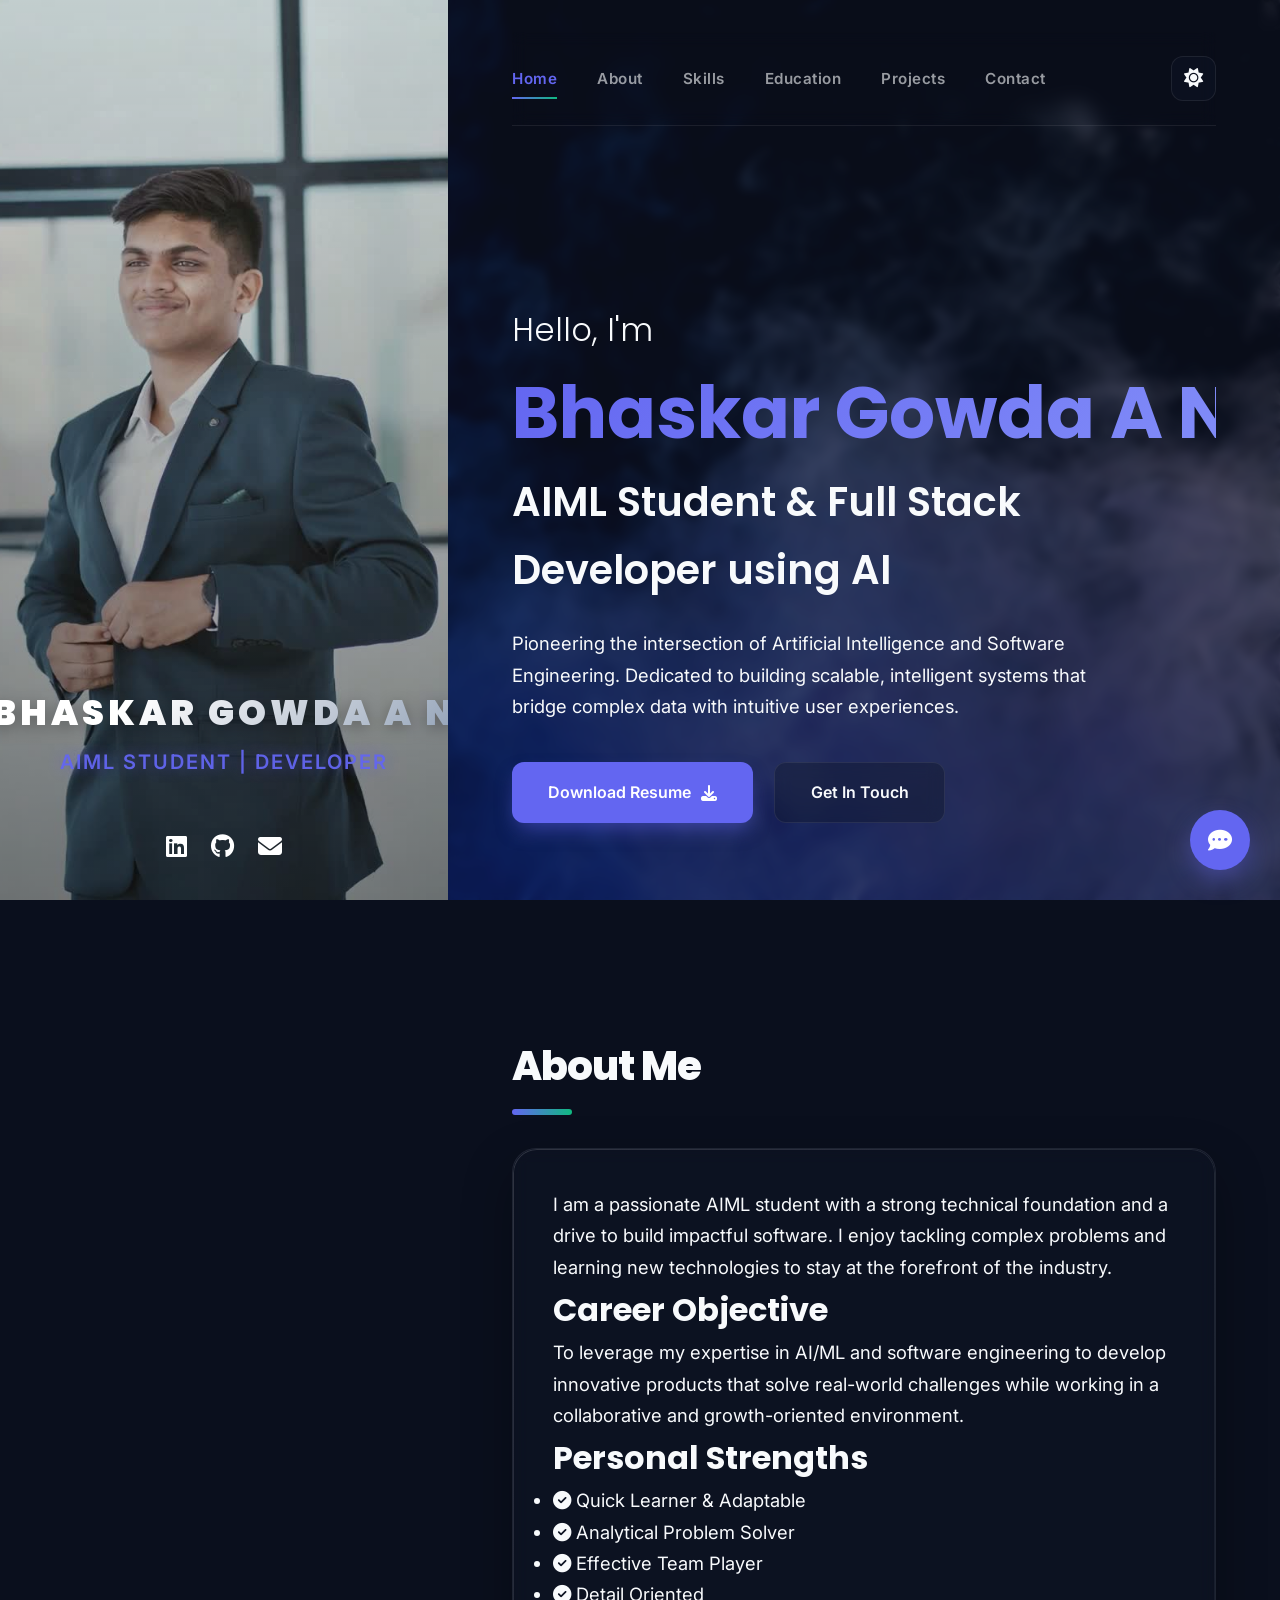
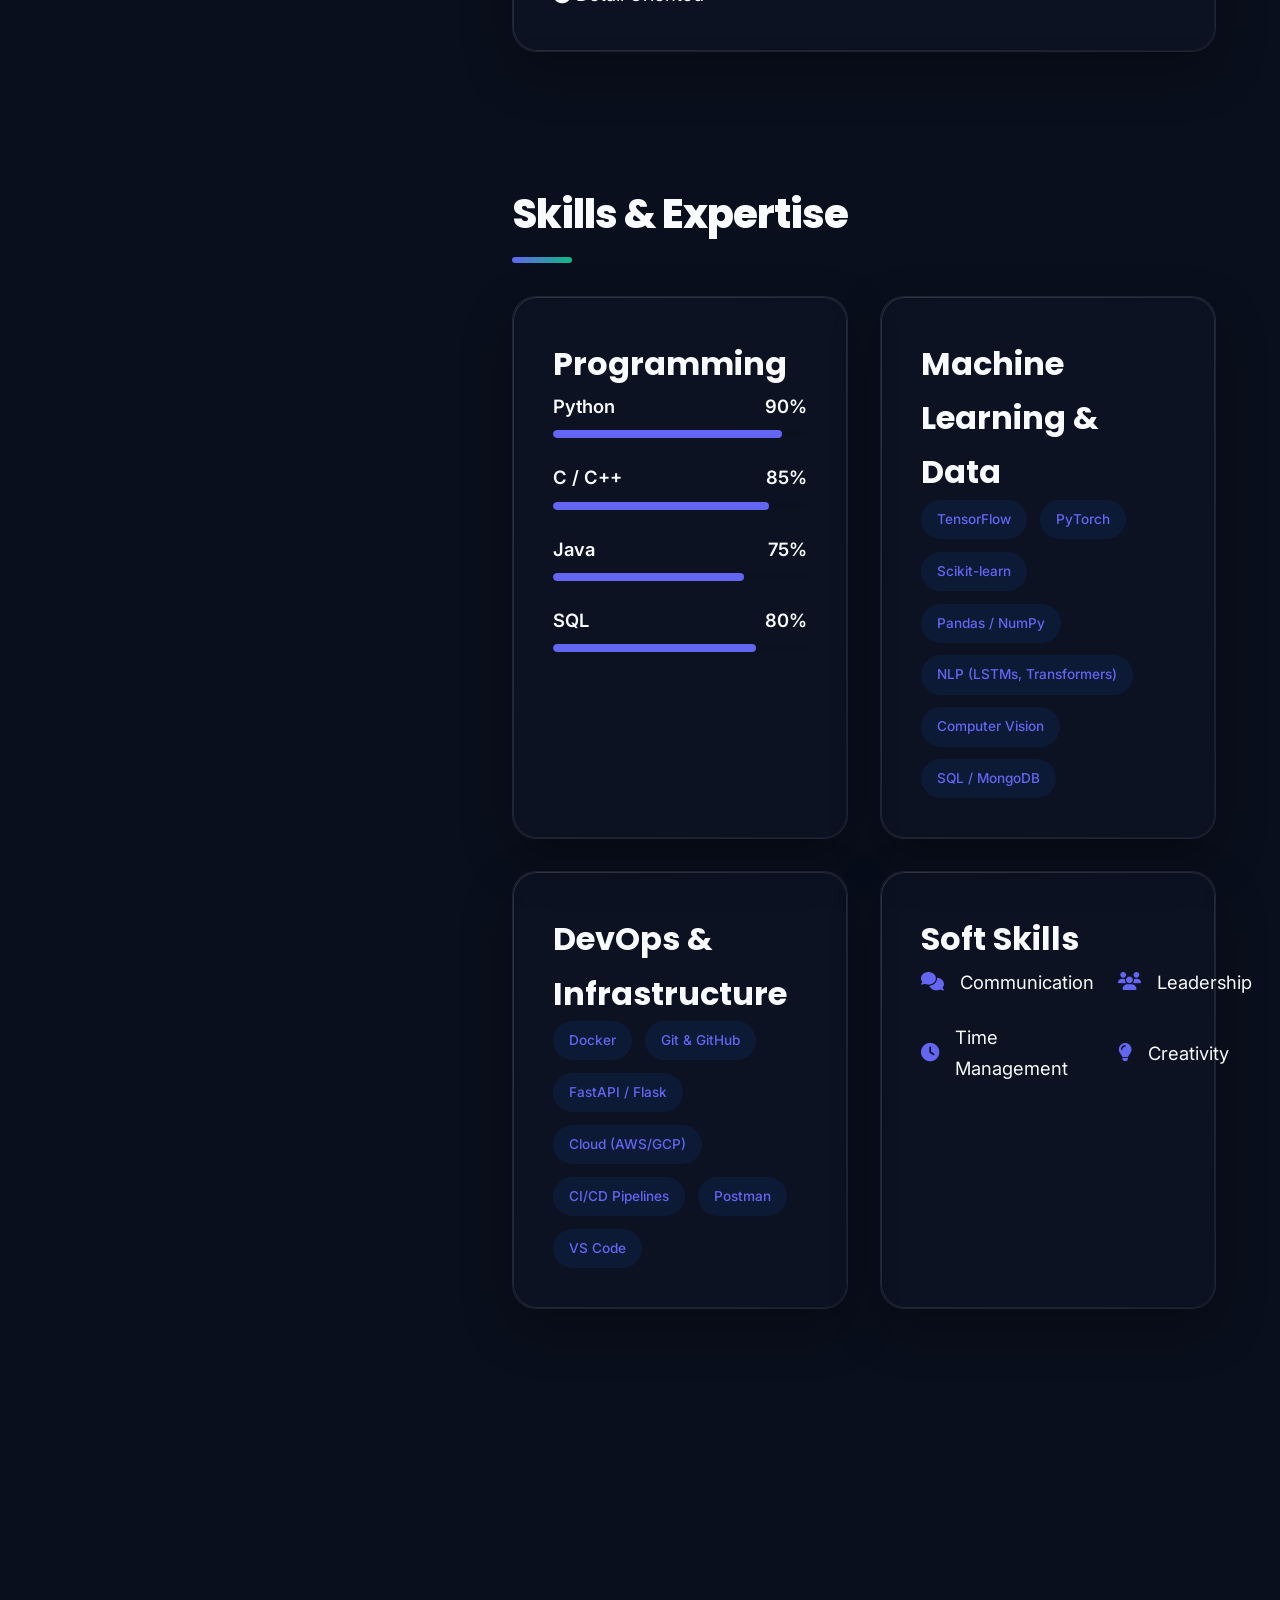
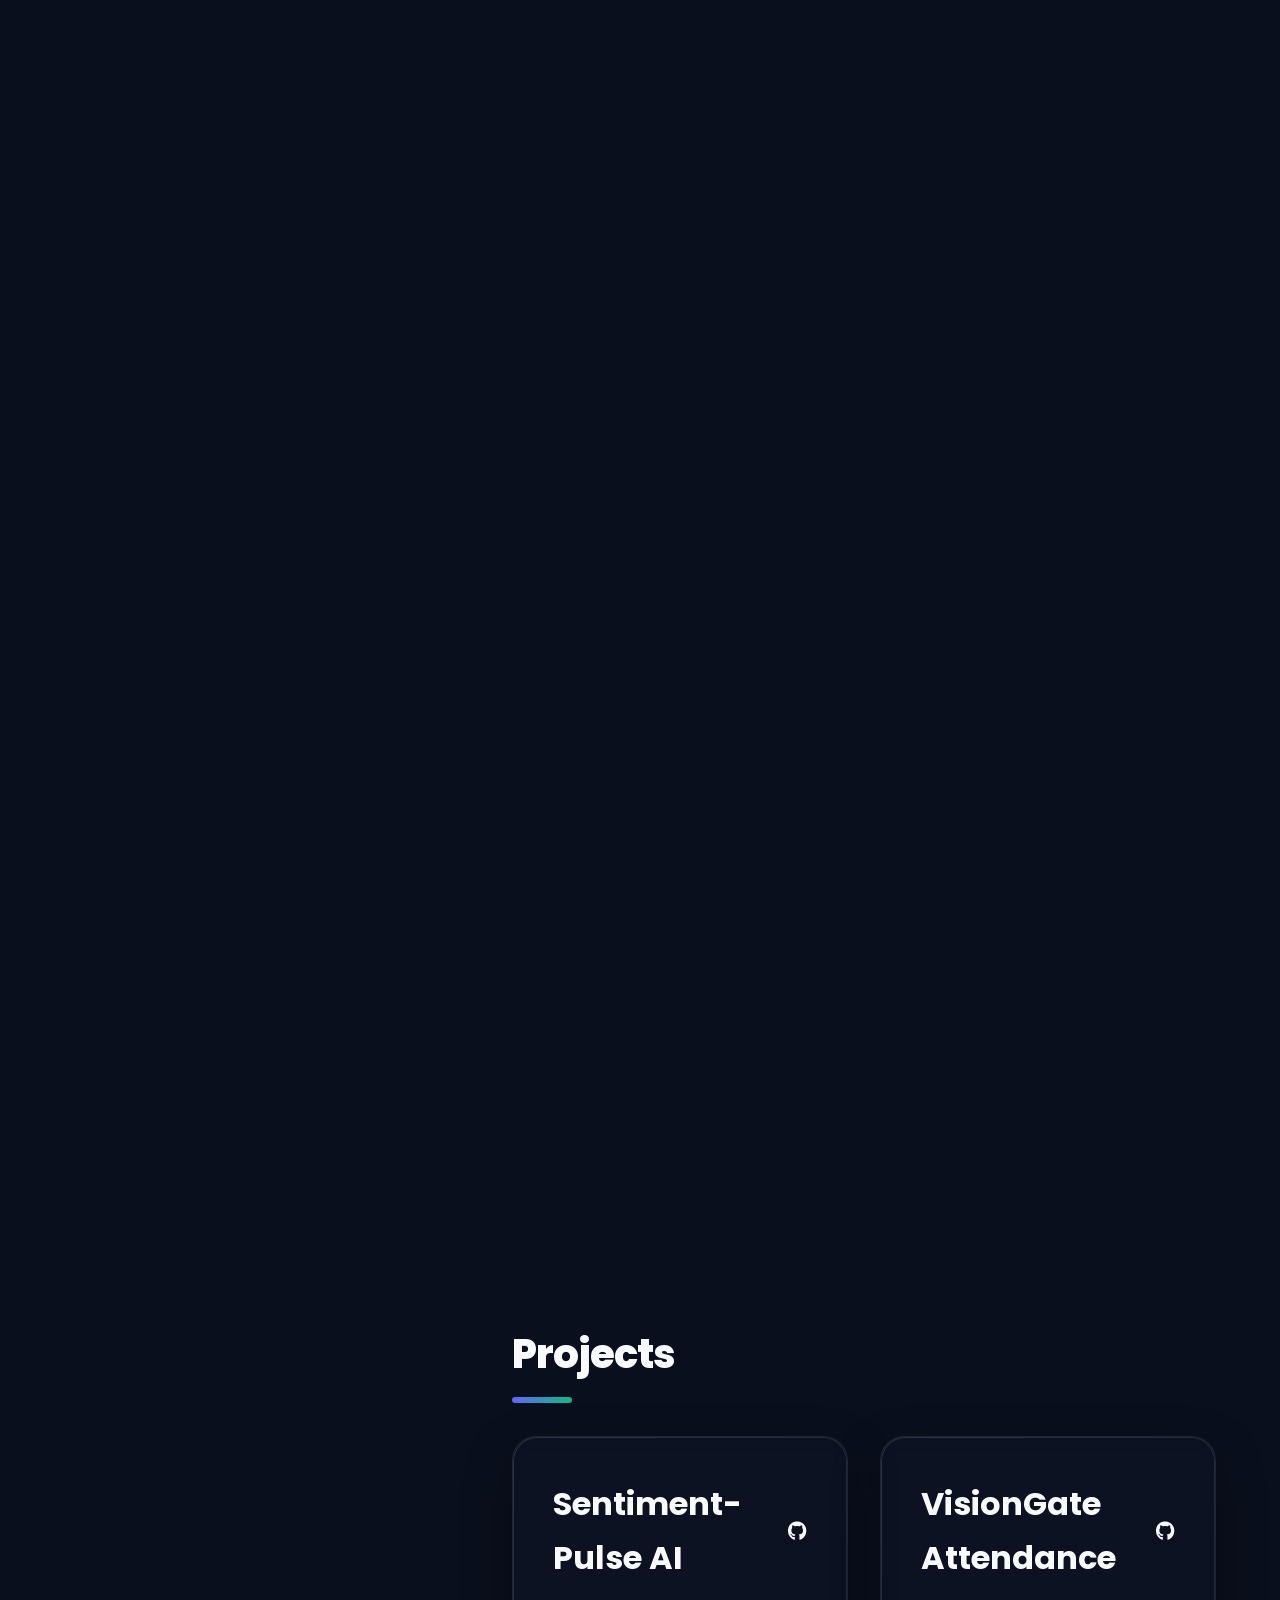
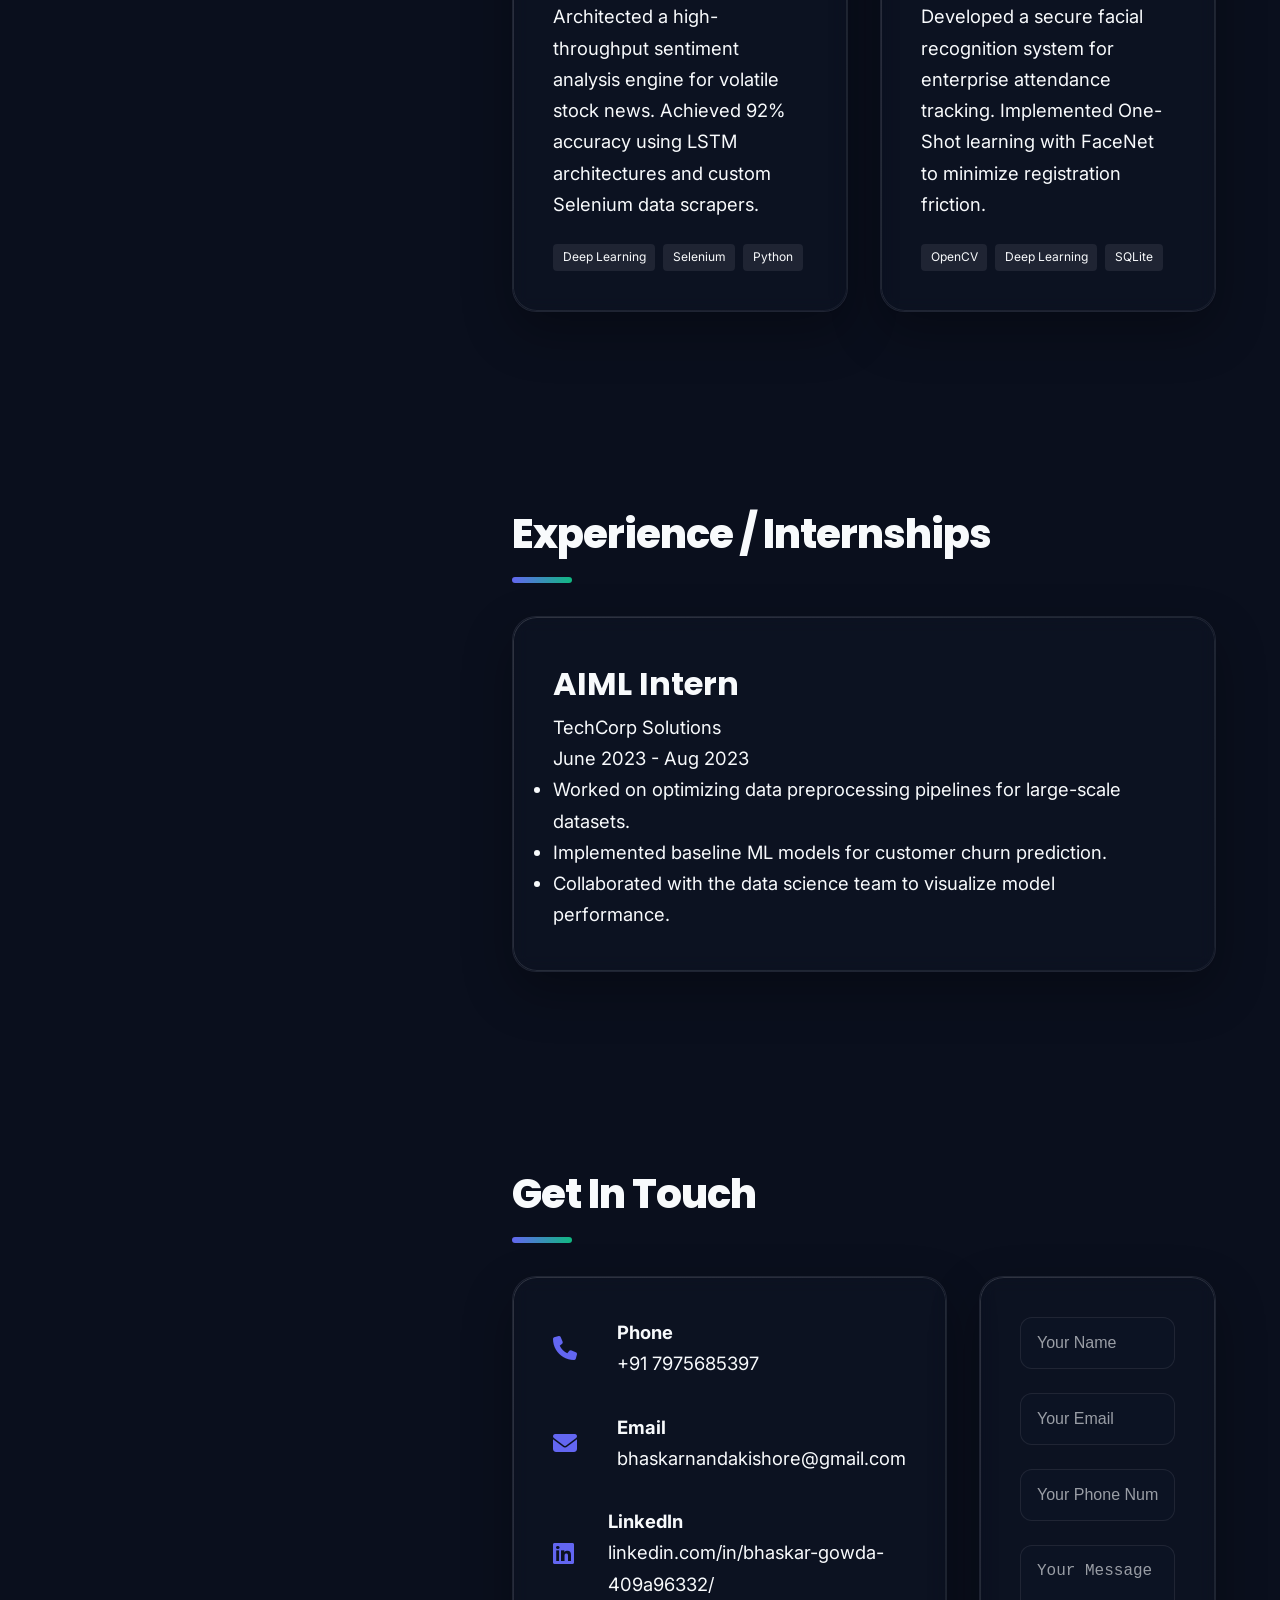
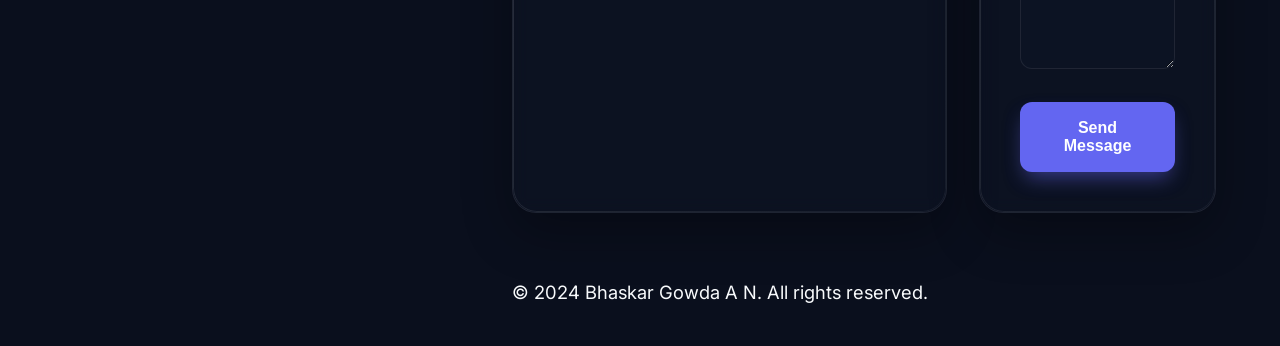
==== commit 41808715: "updated website js and fixes" ====
--- a/index.html
+++ b/index.html
@@ -381,7 +381,8 @@
         </div>
     </div>
 
-    <script src="script.js?v=1.1"></script>
+    <link rel="stylesheet" href="style.css?v=2.0">
+    <script src="script.js?v=2.0"></script>
 </body>
 
 </html>
--- a/style.css
+++ b/style.css
@@ -10,7 +10,7 @@
     --glass-border: rgba(0, 0, 0, 0.1);
     --card-shadow: 0 8px 32px 0 rgba(0, 0, 0, 0.05);
     --transition: all 0.4s cubic-bezier(0.4, 0, 0.2, 1);
-    --premium-blur: blur(20px);
+    --premium-blur: blur(8px);
     --overlay-bg: rgba(255, 255, 255, 0.9);
 
     /* Fluid Typography */
@@ -455,137 +455,6 @@
     }
 }
 
-/* Mobile Screens */
-@media (max-width: 767px) {
-    .container {
-        flex-direction: column;
-        overflow-x: hidden;
-    }
-
-    .left-section {
-        width: 100%;
-        height: 60vh;
-        position: relative;
-        padding: 2rem 1rem;
-        justify-content: center;
-        /* Center hero content */
-    }
-
-    .right-section {
-        width: 100%;
-        padding: 3rem 1.2rem;
-        box-sizing: border-box;
-    }
-
-    #bg-canvas {
-        display: none;
-    }
-
-    .bg-overlay {
-        width: 100%;
-        left: 0;
-        height: 100%;
-        position: fixed;
-    }
-
-    .nav-bar {
-        position: fixed;
-        bottom: 0px;
-        left: 0;
-        width: 100%;
-        height: auto;
-        min-height: 60px;
-        background: rgba(15, 23, 42, 0.95);
-        backdrop-filter: blur(20px);
-        margin-bottom: 0;
-        padding: 0.8rem 1rem;
-        border-top: 1px solid var(--glass-border);
-        justify-content: center;
-        border-radius: 20px 20px 0 0;
-        z-index: 2000;
-        /* High z-index to stay on top but not cover content */
-    }
-
-    .nav-links {
-        gap: 1.2rem;
-        display: flex;
-        justify-content: center;
-        width: 100%;
-    }
-
-    .nav-item {
-        font-size: 0.75rem;
-    }
-
-    .theme-toggle {
-        display: none;
-    }
-
-    .footer {
-        padding-bottom: 5rem;
-        /* Ensure footer doesn't hide behind nav */
-    }
-
-    /* Education Timeline for Mobile */
-    .education-timeline {
-        padding-left: 0;
-    }
-
-    .education-timeline::before {
-        display: none;
-    }
-
-    .timeline-item {
-        margin-bottom: 1.5rem;
-        padding: 1.5rem !important;
-    }
-
-    .timeline-header h3 {
-        font-size: 1.4rem;
-    }
-
-    .duration {
-        font-size: 0.8rem;
-    }
-}
-
-/* Small Phones */
-@media (max-width: 480px) {
-    .left-section {
-        height: 50vh;
-    }
-
-    .mega-title {
-        font-size: 1.8rem;
-        /* Further reduced for SE to keep one line */
-    }
-
-    .right-section {
-        padding: 2.5rem 1rem;
-    }
-
-    .nav-links {
-        gap: 0.8rem;
-    }
-
-    .nav-item {
-        font-size: 0.7rem;
-    }
-
-    .hero-actions {
-        flex-direction: column;
-        gap: 0.8rem;
-    }
-
-    .btn {
-        width: 100%;
-        text-align: center;
-    }
-
-    .soft-skills-grid {
-        grid-template-columns: 1fr;
-    }
-}
 
 /* Fixes for mobile scroll issues */
 @media (pointer: coarse) {
@@ -924,55 +793,7 @@
 }
 
 /* Mobile Responsive */
-@media (max-width: 992px) {
-    .container {
-        flex-direction: column;
-    }
-
-    .left-section {
-        width: 100%;
-        height: 60vh;
-        position: relative;
-    }
-
-    .right-section {
-        width: 100%;
-        padding: 2rem;
-    }
-
-    .mega-title {
-        font-size: 3rem;
-    }
-
-    .contact-layout {
-        grid-template-columns: 1fr;
-    }
-}
-
-@media (max-width: 600px) {
-    .nav-bar {
-        padding: 0.5rem;
-    }
-
-    .nav-links {
-        gap: 0.8rem;
-    }
-
-    .mega-title {
-        font-size: 2.2rem;
-    }
-
-    .btn {
-        width: 100%;
-        margin: 0.5rem 0;
-        text-align: center;
-        justify-content: center;
-    }
-
-    .btn.secondary {
-        margin-left: 0;
-    }
-}
+
 
 /* Print Styles for Resume Export */
 @media print {
@@ -1076,14 +897,7 @@
     box-shadow: 0 6px 16px rgba(99, 102, 241, 0.6);
 }
 
-@media (max-width: 767px) {
-    .back-to-top {
-        bottom: 90px;
-        right: 20px;
-        width: 45px;
-        height: 45px;
-    }
-}
+
 
 /* AI Chatbot Widget Styles */
 .chatbot-widget {
@@ -1119,6 +933,11 @@
     right: 0;
     width: 350px;
     height: 500px;
+    background: var(--glass-bg);
+    backdrop-filter: var(--premium-blur);
+    -webkit-backdrop-filter: var(--premium-blur);
+    border: 1px solid var(--glass-border);
+    border-radius: 20px;
     display: flex;
     flex-direction: column;
     padding: 0;
@@ -1312,11 +1131,162 @@
     50% { transform: translateY(-5px); }
 }
 
+/* Consolidated Responsive Overrides */
+
+/* Tablet & Smaller */
+@media (max-width: 992px) {
+    .container {
+        flex-direction: column;
+    }
+
+    .left-section {
+        width: 100%;
+        min-height: 50vh;
+        height: auto;
+        position: relative;
+        padding: 2rem 1rem;
+        display: flex;
+        flex-direction: column;
+        justify-content: center;
+        overflow: visible;
+        background: var(--bg-dark);
+        z-index: 100;
+    }
+
+    .right-section {
+        width: 100%;
+        padding: 2rem 1.2rem;
+        padding-bottom: 5rem;
+        box-sizing: border-box;
+        z-index: 1;
+    }
+
+    /* Hide canvas animations */
+    #profile-canvas,
+    #bg-canvas,
+    #loader-wrapper {
+        display: none !important;
+    }
+
+    .bg-overlay {
+        width: 100% !important;
+        left: 0 !important;
+        right: auto !important;
+        position: fixed !important;
+        backdrop-filter: none !important;
+        background: var(--bg-dark) !important;
+        z-index: -2 !important;
+    }
+
+    /* Force all content visible */
+    .fade-up,
+    .fade-up.delay-1,
+    .fade-up.delay-2,
+    .fade-up.delay-3 {
+        opacity: 1 !important;
+        transform: translateY(0) !important;
+        visibility: visible !important;
+        transition: none !important;
+    }
+
+    .section {
+        min-height: auto !important;
+        padding: 3rem 0;
+        opacity: 1 !important;
+        transform: none !important;
+    }
+
+    .hero {
+        min-height: 60vh !important;
+    }
+
+    .mega-title {
+        font-size: 3rem !important;
+        white-space: normal !important;
+        word-wrap: break-word;
+        -webkit-text-fill-color: inherit !important;
+        background: none !important;
+        color: white !important;
+    }
+
+    .nav-bar {
+        position: fixed;
+        bottom: 0;
+        left: 0;
+        width: 100%;
+        background: rgba(15, 23, 42, 0.98);
+        padding: 0.6rem 0.5rem;
+        z-index: 2000;
+        top: auto;
+        border-radius: 16px 16px 0 0;
+    }
+
+    .nav-links {
+        gap: 0.8rem;
+        flex-wrap: nowrap;
+        overflow-x: auto;
+        justify-content: center;
+    }
+
+    .nav-item {
+        font-size: 0.75rem;
+        white-space: nowrap;
+    }
+
+    .theme-toggle { display: none; }
+    
+    .left-section::after {
+        content: '';
+        position: absolute;
+        top: 0;
+        left: 0;
+        width: 100%;
+        height: 100%;
+        background: linear-gradient(135deg, #0a0f1d 0%, #1e1b4b 50%, #312e81 100%);
+        z-index: -2;
+    }
+}
+
+/* Phones */
+@media (max-width: 600px) {
+    .mega-title {
+        font-size: 2.2rem !important;
+    }
+
+    .chat-container {
+        width: calc(100vw - 30px);
+        height: 420px;
+        bottom: 80px;
+        right: 15px;
+    }
+
+    .chatbot-widget {
+        bottom: 20px;
+        right: 20px;
+    }
+
+    .btn {
+        width: 100%;
+        margin-bottom: 0.8rem;
+        justify-content: center;
+    }
+}
+
+/* Small Phones */
 @media (max-width: 480px) {
-    .chat-container {
-        width: calc(100vw - 40px);
-        height: 450px;
-        bottom: 70px;
-        right: -10px;
-    }
-}
+    .mega-title {
+        font-size: 1.8rem !important;
+    }
+
+    .left-section {
+        min-height: 45vh;
+    }
+
+    .nav-links {
+        gap: 0.5rem;
+    }
+
+    .nav-item {
+        font-size: 0.7rem;
+    }
+}
--- a/style.css
+++ b/style.css
@@ -10,7 +10,7 @@
     --glass-border: rgba(0, 0, 0, 0.1);
     --card-shadow: 0 8px 32px 0 rgba(0, 0, 0, 0.05);
     --transition: all 0.4s cubic-bezier(0.4, 0, 0.2, 1);
-    --premium-blur: blur(20px);
+    --premium-blur: blur(8px);
     --overlay-bg: rgba(255, 255, 255, 0.9);
 
     /* Fluid Typography */
@@ -455,137 +455,6 @@
     }
 }
 
-/* Mobile Screens */
-@media (max-width: 767px) {
-    .container {
-        flex-direction: column;
-        overflow-x: hidden;
-    }
-
-    .left-section {
-        width: 100%;
-        height: 60vh;
-        position: relative;
-        padding: 2rem 1rem;
-        justify-content: center;
-        /* Center hero content */
-    }
-
-    .right-section {
-        width: 100%;
-        padding: 3rem 1.2rem;
-        box-sizing: border-box;
-    }
-
-    #bg-canvas {
-        display: none;
-    }
-
-    .bg-overlay {
-        width: 100%;
-        left: 0;
-        height: 100%;
-        position: fixed;
-    }
-
-    .nav-bar {
-        position: fixed;
-        bottom: 0px;
-        left: 0;
-        width: 100%;
-        height: auto;
-        min-height: 60px;
-        background: rgba(15, 23, 42, 0.95);
-        backdrop-filter: blur(20px);
-        margin-bottom: 0;
-        padding: 0.8rem 1rem;
-        border-top: 1px solid var(--glass-border);
-        justify-content: center;
-        border-radius: 20px 20px 0 0;
-        z-index: 2000;
-        /* High z-index to stay on top but not cover content */
-    }
-
-    .nav-links {
-        gap: 1.2rem;
-        display: flex;
-        justify-content: center;
-        width: 100%;
-    }
-
-    .nav-item {
-        font-size: 0.75rem;
-    }
-
-    .theme-toggle {
-        display: none;
-    }
-
-    .footer {
-        padding-bottom: 5rem;
-        /* Ensure footer doesn't hide behind nav */
-    }
-
-    /* Education Timeline for Mobile */
-    .education-timeline {
-        padding-left: 0;
-    }
-
-    .education-timeline::before {
-        display: none;
-    }
-
-    .timeline-item {
-        margin-bottom: 1.5rem;
-        padding: 1.5rem !important;
-    }
-
-    .timeline-header h3 {
-        font-size: 1.4rem;
-    }
-
-    .duration {
-        font-size: 0.8rem;
-    }
-}
-
-/* Small Phones */
-@media (max-width: 480px) {
-    .left-section {
-        height: 50vh;
-    }
-
-    .mega-title {
-        font-size: 1.8rem;
-        /* Further reduced for SE to keep one line */
-    }
-
-    .right-section {
-        padding: 2.5rem 1rem;
-    }
-
-    .nav-links {
-        gap: 0.8rem;
-    }
-
-    .nav-item {
-        font-size: 0.7rem;
-    }
-
-    .hero-actions {
-        flex-direction: column;
-        gap: 0.8rem;
-    }
-
-    .btn {
-        width: 100%;
-        text-align: center;
-    }
-
-    .soft-skills-grid {
-        grid-template-columns: 1fr;
-    }
-}
 
 /* Fixes for mobile scroll issues */
 @media (pointer: coarse) {
@@ -924,55 +793,7 @@
 }
 
 /* Mobile Responsive */
-@media (max-width: 992px) {
-    .container {
-        flex-direction: column;
-    }
-
-    .left-section {
-        width: 100%;
-        height: 60vh;
-        position: relative;
-    }
-
-    .right-section {
-        width: 100%;
-        padding: 2rem;
-    }
-
-    .mega-title {
-        font-size: 3rem;
-    }
-
-    .contact-layout {
-        grid-template-columns: 1fr;
-    }
-}
-
-@media (max-width: 600px) {
-    .nav-bar {
-        padding: 0.5rem;
-    }
-
-    .nav-links {
-        gap: 0.8rem;
-    }
-
-    .mega-title {
-        font-size: 2.2rem;
-    }
-
-    .btn {
-        width: 100%;
-        margin: 0.5rem 0;
-        text-align: center;
-        justify-content: center;
-    }
-
-    .btn.secondary {
-        margin-left: 0;
-    }
-}
+
 
 /* Print Styles for Resume Export */
 @media print {
@@ -1076,14 +897,7 @@
     box-shadow: 0 6px 16px rgba(99, 102, 241, 0.6);
 }
 
-@media (max-width: 767px) {
-    .back-to-top {
-        bottom: 90px;
-        right: 20px;
-        width: 45px;
-        height: 45px;
-    }
-}
+
 
 /* AI Chatbot Widget Styles */
 .chatbot-widget {
@@ -1119,6 +933,11 @@
     right: 0;
     width: 350px;
     height: 500px;
+    background: var(--glass-bg);
+    backdrop-filter: var(--premium-blur);
+    -webkit-backdrop-filter: var(--premium-blur);
+    border: 1px solid var(--glass-border);
+    border-radius: 20px;
     display: flex;
     flex-direction: column;
     padding: 0;
@@ -1312,11 +1131,162 @@
     50% { transform: translateY(-5px); }
 }
 
+/* Consolidated Responsive Overrides */
+
+/* Tablet & Smaller */
+@media (max-width: 992px) {
+    .container {
+        flex-direction: column;
+    }
+
+    .left-section {
+        width: 100%;
+        min-height: 50vh;
+        height: auto;
+        position: relative;
+        padding: 2rem 1rem;
+        display: flex;
+        flex-direction: column;
+        justify-content: center;
+        overflow: visible;
+        background: var(--bg-dark);
+        z-index: 100;
+    }
+
+    .right-section {
+        width: 100%;
+        padding: 2rem 1.2rem;
+        padding-bottom: 5rem;
+        box-sizing: border-box;
+        z-index: 1;
+    }
+
+    /* Hide canvas animations */
+    #profile-canvas,
+    #bg-canvas,
+    #loader-wrapper {
+        display: none !important;
+    }
+
+    .bg-overlay {
+        width: 100% !important;
+        left: 0 !important;
+        right: auto !important;
+        position: fixed !important;
+        backdrop-filter: none !important;
+        background: var(--bg-dark) !important;
+        z-index: -2 !important;
+    }
+
+    /* Force all content visible */
+    .fade-up,
+    .fade-up.delay-1,
+    .fade-up.delay-2,
+    .fade-up.delay-3 {
+        opacity: 1 !important;
+        transform: translateY(0) !important;
+        visibility: visible !important;
+        transition: none !important;
+    }
+
+    .section {
+        min-height: auto !important;
+        padding: 3rem 0;
+        opacity: 1 !important;
+        transform: none !important;
+    }
+
+    .hero {
+        min-height: 60vh !important;
+    }
+
+    .mega-title {
+        font-size: 3rem !important;
+        white-space: normal !important;
+        word-wrap: break-word;
+        -webkit-text-fill-color: inherit !important;
+        background: none !important;
+        color: white !important;
+    }
+
+    .nav-bar {
+        position: fixed;
+        bottom: 0;
+        left: 0;
+        width: 100%;
+        background: rgba(15, 23, 42, 0.98);
+        padding: 0.6rem 0.5rem;
+        z-index: 2000;
+        top: auto;
+        border-radius: 16px 16px 0 0;
+    }
+
+    .nav-links {
+        gap: 0.8rem;
+        flex-wrap: nowrap;
+        overflow-x: auto;
+        justify-content: center;
+    }
+
+    .nav-item {
+        font-size: 0.75rem;
+        white-space: nowrap;
+    }
+
+    .theme-toggle { display: none; }
+    
+    .left-section::after {
+        content: '';
+        position: absolute;
+        top: 0;
+        left: 0;
+        width: 100%;
+        height: 100%;
+        background: linear-gradient(135deg, #0a0f1d 0%, #1e1b4b 50%, #312e81 100%);
+        z-index: -2;
+    }
+}
+
+/* Phones */
+@media (max-width: 600px) {
+    .mega-title {
+        font-size: 2.2rem !important;
+    }
+
+    .chat-container {
+        width: calc(100vw - 30px);
+        height: 420px;
+        bottom: 80px;
+        right: 15px;
+    }
+
+    .chatbot-widget {
+        bottom: 20px;
+        right: 20px;
+    }
+
+    .btn {
+        width: 100%;
+        margin-bottom: 0.8rem;
+        justify-content: center;
+    }
+}
+
+/* Small Phones */
 @media (max-width: 480px) {
-    .chat-container {
-        width: calc(100vw - 40px);
-        height: 450px;
-        bottom: 70px;
-        right: -10px;
-    }
-}
+    .mega-title {
+        font-size: 1.8rem !important;
+    }
+
+    .left-section {
+        min-height: 45vh;
+    }
+
+    .nav-links {
+        gap: 0.5rem;
+    }
+
+    .nav-item {
+        font-size: 0.7rem;
+    }
+}
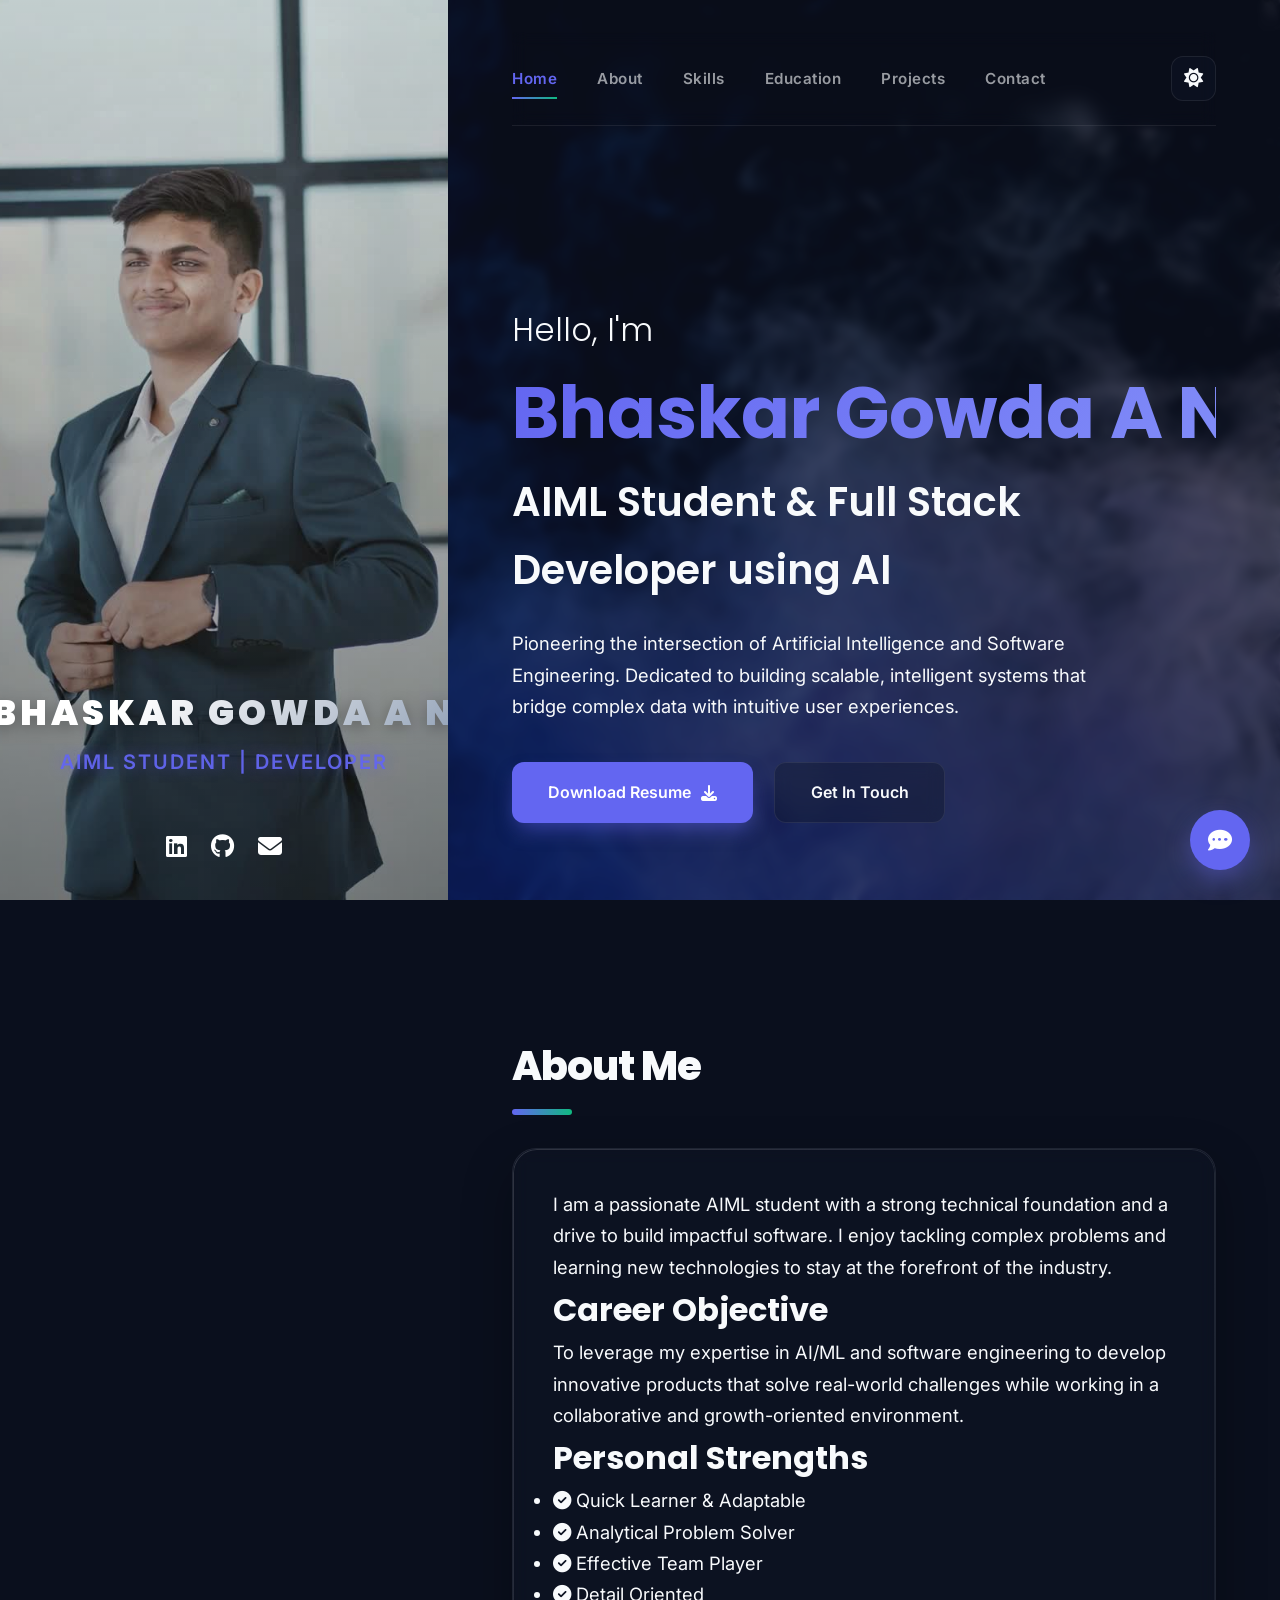
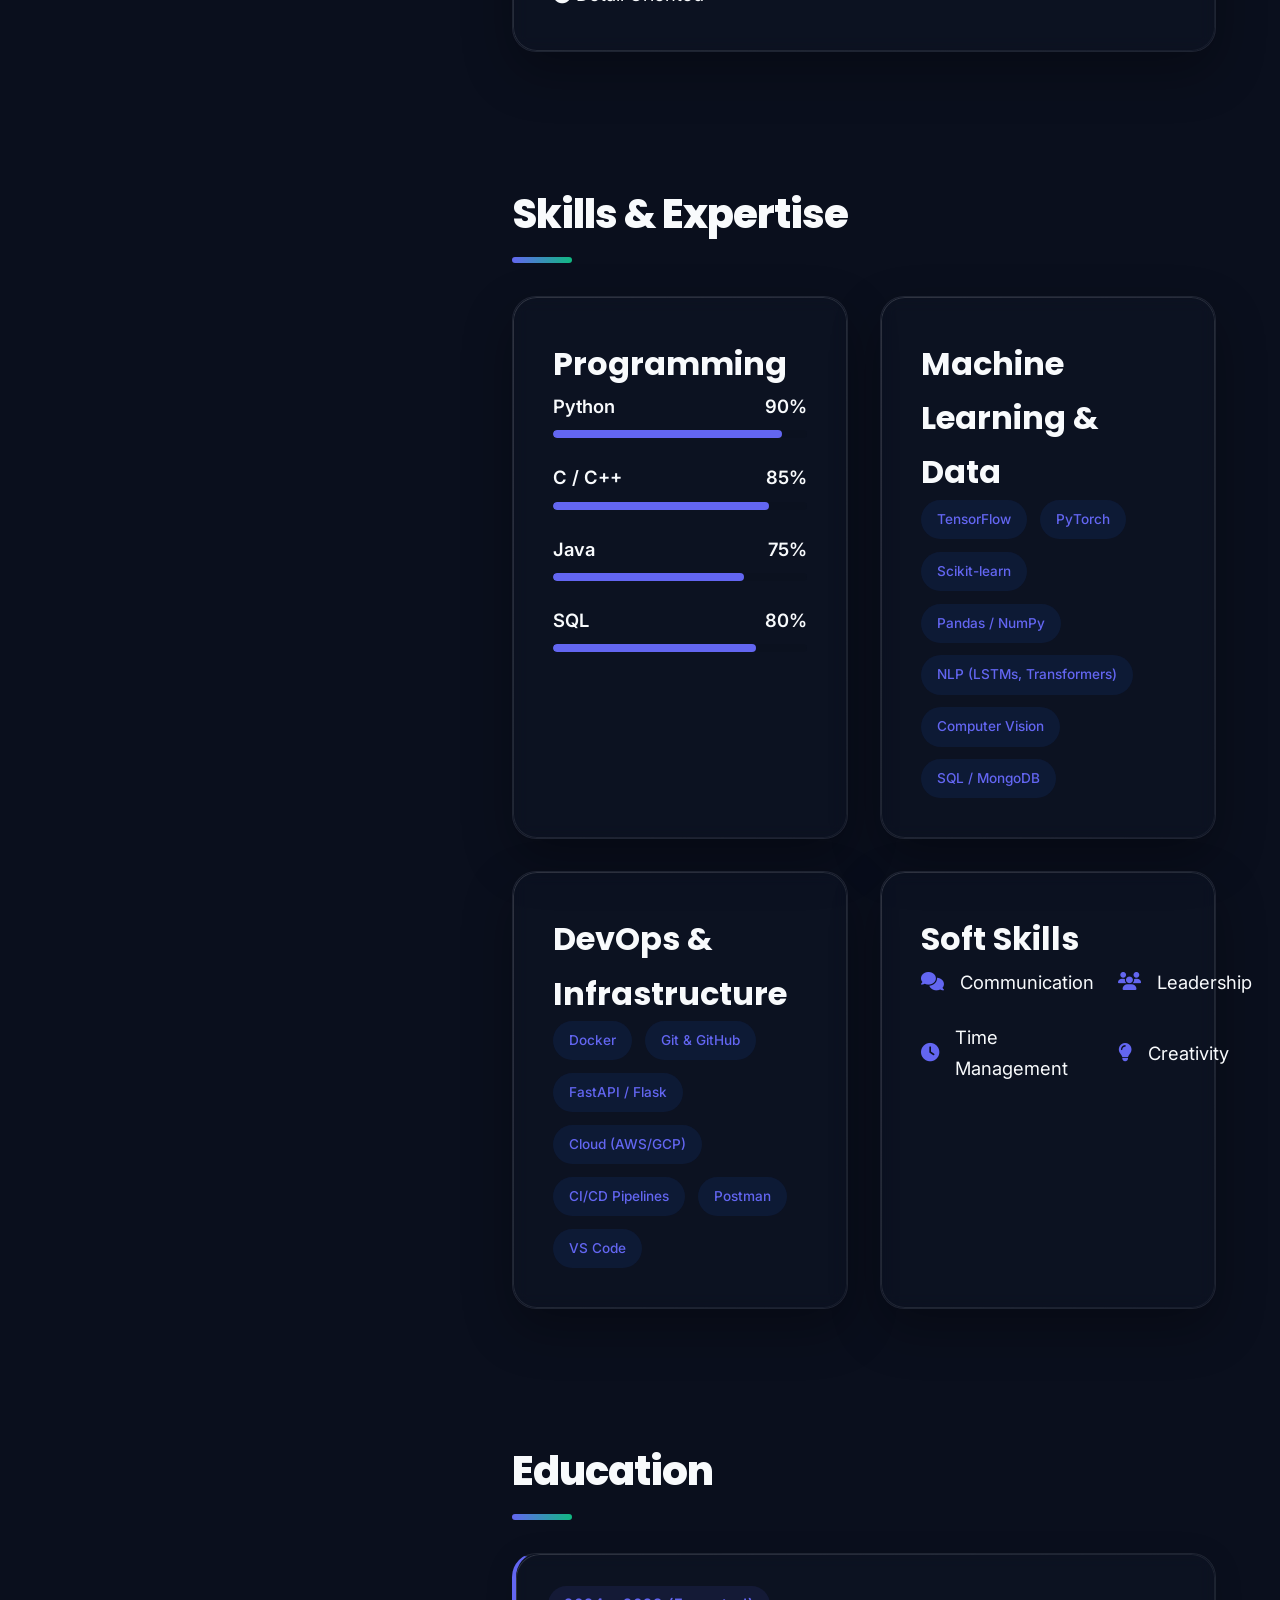
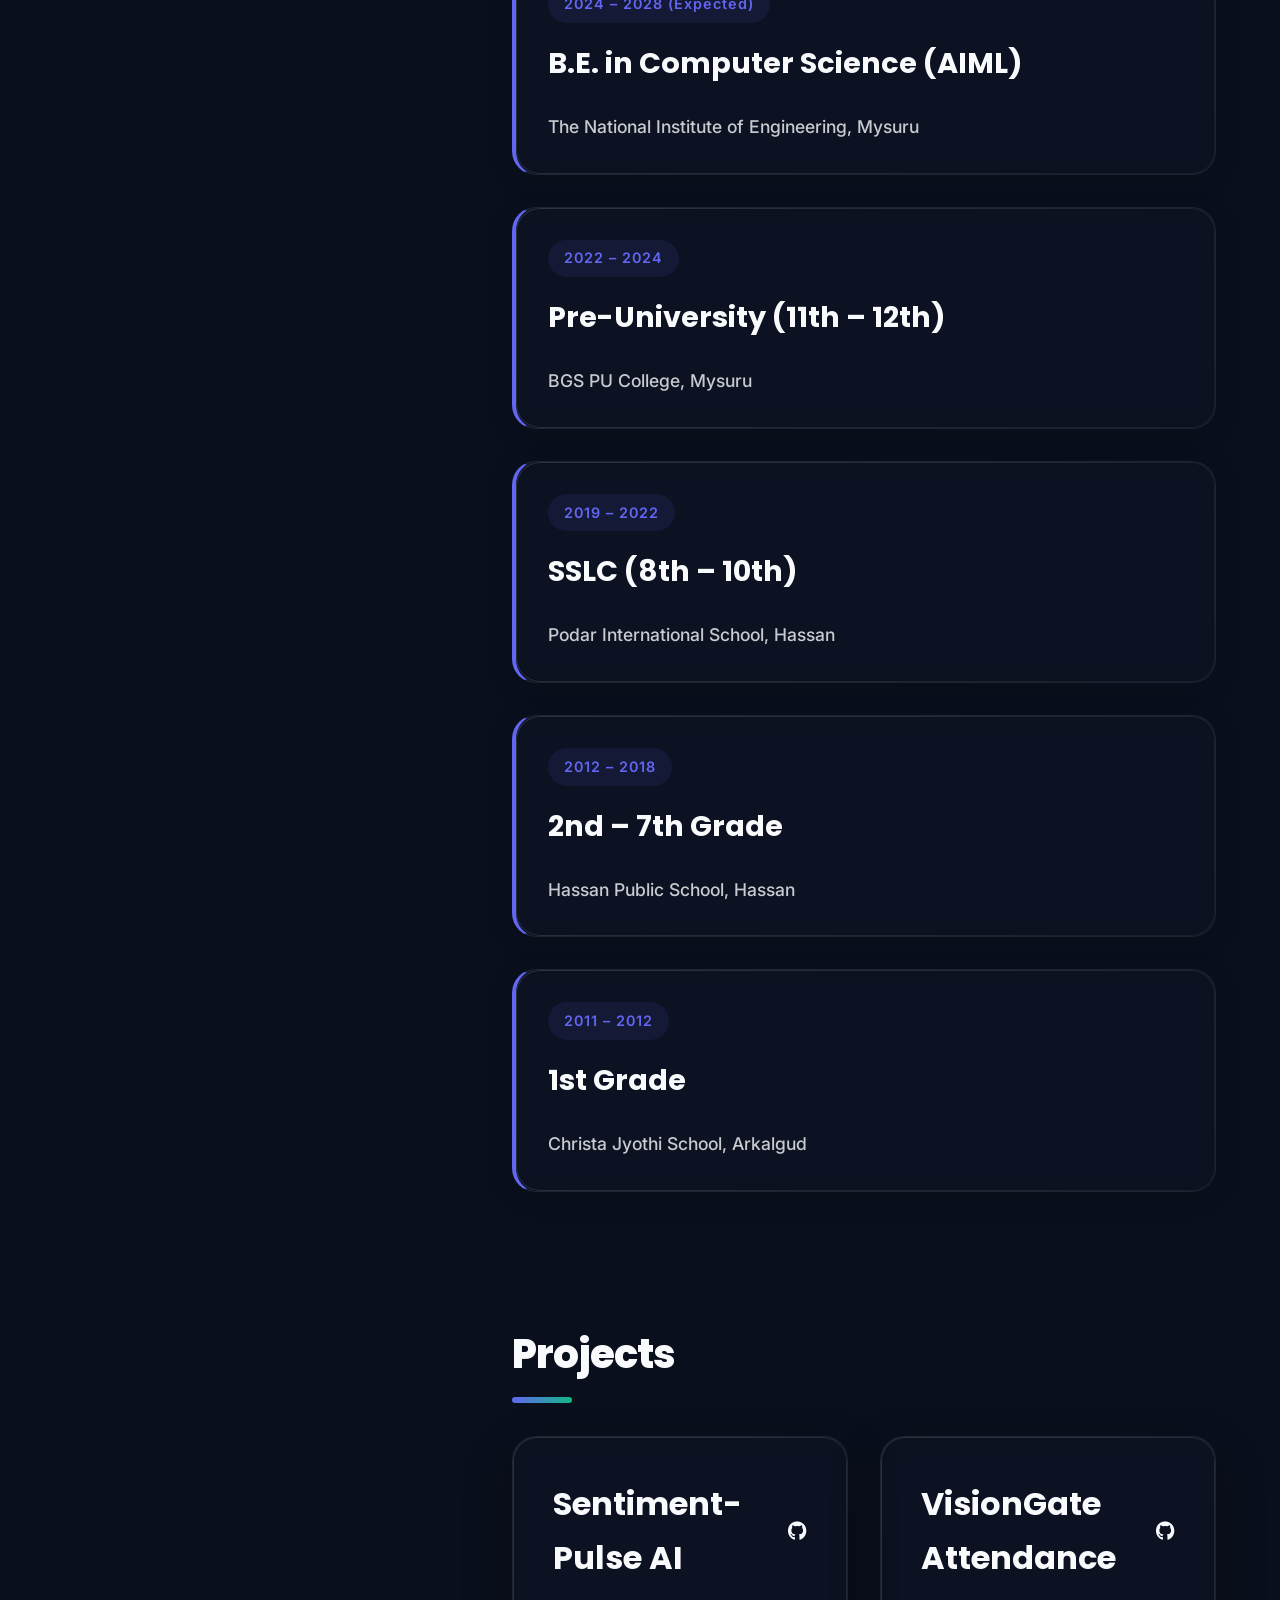
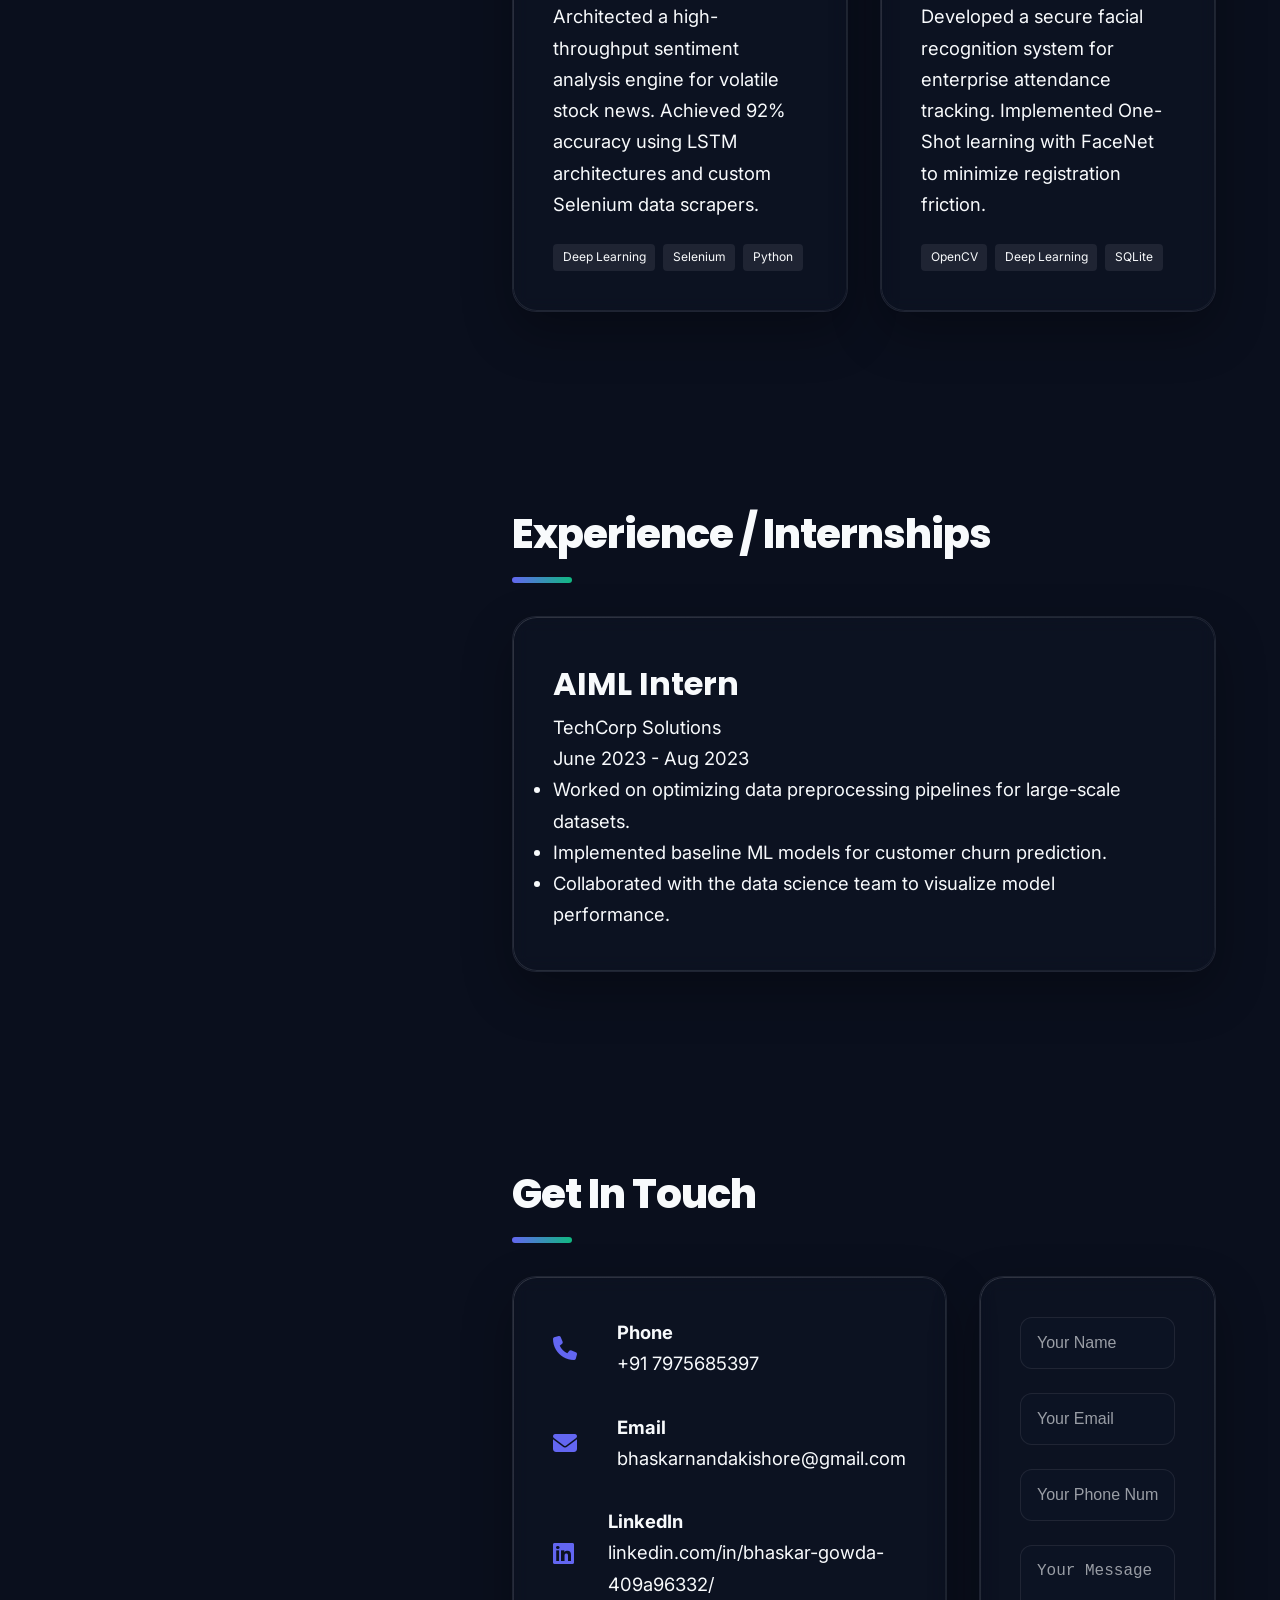
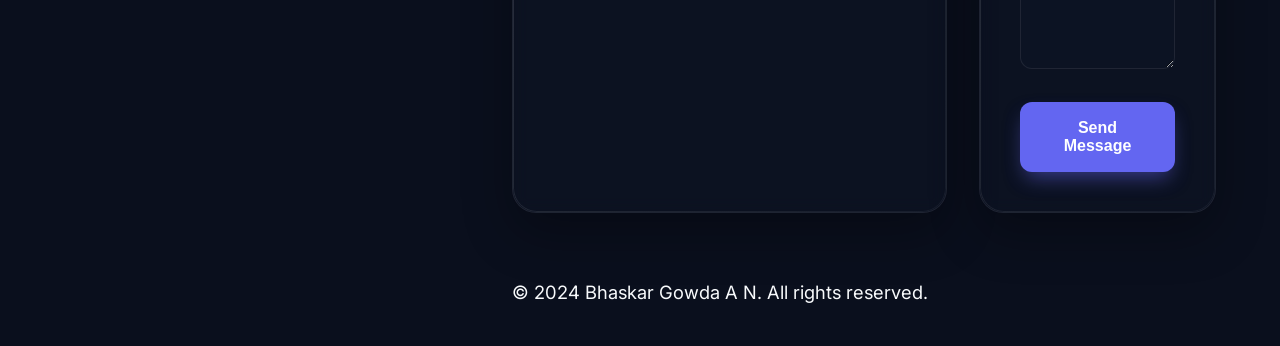
==== commit 0e9b4473: "updated resume pdf" ====
--- a/index.html
+++ b/index.html
@@ -76,7 +76,7 @@
                         complex
                         data with intuitive user experiences.</p>
                     <div class="hero-actions fade-up delay-4">
-                        <a href="#" class="btn primary" id="download-resume">Download Resume <i
+                        <a href="assets/resume_bhaskar.pdf" download="Bhaskar_Gowda_Resume.pdf" class="btn primary" id="download-resume">Download Resume <i
                                 class="fas fa-download"></i></a>
                         <a href="#contact" class="btn secondary">Get In Touch</a>
                     </div>
--- a/style.css
+++ b/style.css
@@ -954,6 +954,12 @@
     visibility: visible;
 }
 
+.chatbot-widget.active .chat-bubble {
+    opacity: 0;
+    visibility: hidden;
+    transform: scale(0);
+}
+
 .chat-header {
     padding: 1.5rem;
     background: linear-gradient(135deg, var(--primary-color), #4f46e5);
@@ -1007,9 +1013,13 @@
     border: none;
     color: white;
     cursor: pointer;
-    font-size: 1.2rem;
-    opacity: 0.7;
-    transition: var(--transition);
+    font-size: 1.8rem;
+    opacity: 0.9;
+    padding: 15px;
+    margin: -15px;
+    transition: var(--transition);
+    z-index: 9999;
+    pointer-events: auto !important;
 }
 
 .close-chat:hover {
@@ -1254,15 +1264,34 @@
     }
 
     .chat-container {
-        width: calc(100vw - 30px);
-        height: 420px;
+        width: 90vw;
+        height: 70vh;
+        max-height: 500px;
         bottom: 80px;
-        right: 15px;
+        left: 5vw;
+        right: 5vw;
+        margin: 0 auto;
+        pointer-events: auto;
     }
 
     .chatbot-widget {
         bottom: 20px;
+        right: 0;
+        left: 0;
+        width: 100%;
+        pointer-events: none;
+    }
+
+    .chatbot-widget.active .chat-bubble {
+        display: none !important;
+    }
+
+    .chat-bubble {
+        pointer-events: auto;
+        position: absolute;
         right: 20px;
+        bottom: 0;
+        transition: var(--transition);
     }
 
     .btn {
--- a/style.css
+++ b/style.css
@@ -954,6 +954,12 @@
     visibility: visible;
 }
 
+.chatbot-widget.active .chat-bubble {
+    opacity: 0;
+    visibility: hidden;
+    transform: scale(0);
+}
+
 .chat-header {
     padding: 1.5rem;
     background: linear-gradient(135deg, var(--primary-color), #4f46e5);
@@ -1007,9 +1013,13 @@
     border: none;
     color: white;
     cursor: pointer;
-    font-size: 1.2rem;
-    opacity: 0.7;
-    transition: var(--transition);
+    font-size: 1.8rem;
+    opacity: 0.9;
+    padding: 15px;
+    margin: -15px;
+    transition: var(--transition);
+    z-index: 9999;
+    pointer-events: auto !important;
 }
 
 .close-chat:hover {
@@ -1254,15 +1264,34 @@
     }
 
     .chat-container {
-        width: calc(100vw - 30px);
-        height: 420px;
+        width: 90vw;
+        height: 70vh;
+        max-height: 500px;
         bottom: 80px;
-        right: 15px;
+        left: 5vw;
+        right: 5vw;
+        margin: 0 auto;
+        pointer-events: auto;
     }
 
     .chatbot-widget {
         bottom: 20px;
+        right: 0;
+        left: 0;
+        width: 100%;
+        pointer-events: none;
+    }
+
+    .chatbot-widget.active .chat-bubble {
+        display: none !important;
+    }
+
+    .chat-bubble {
+        pointer-events: auto;
+        position: absolute;
         right: 20px;
+        bottom: 0;
+        transition: var(--transition);
     }
 
     .btn {
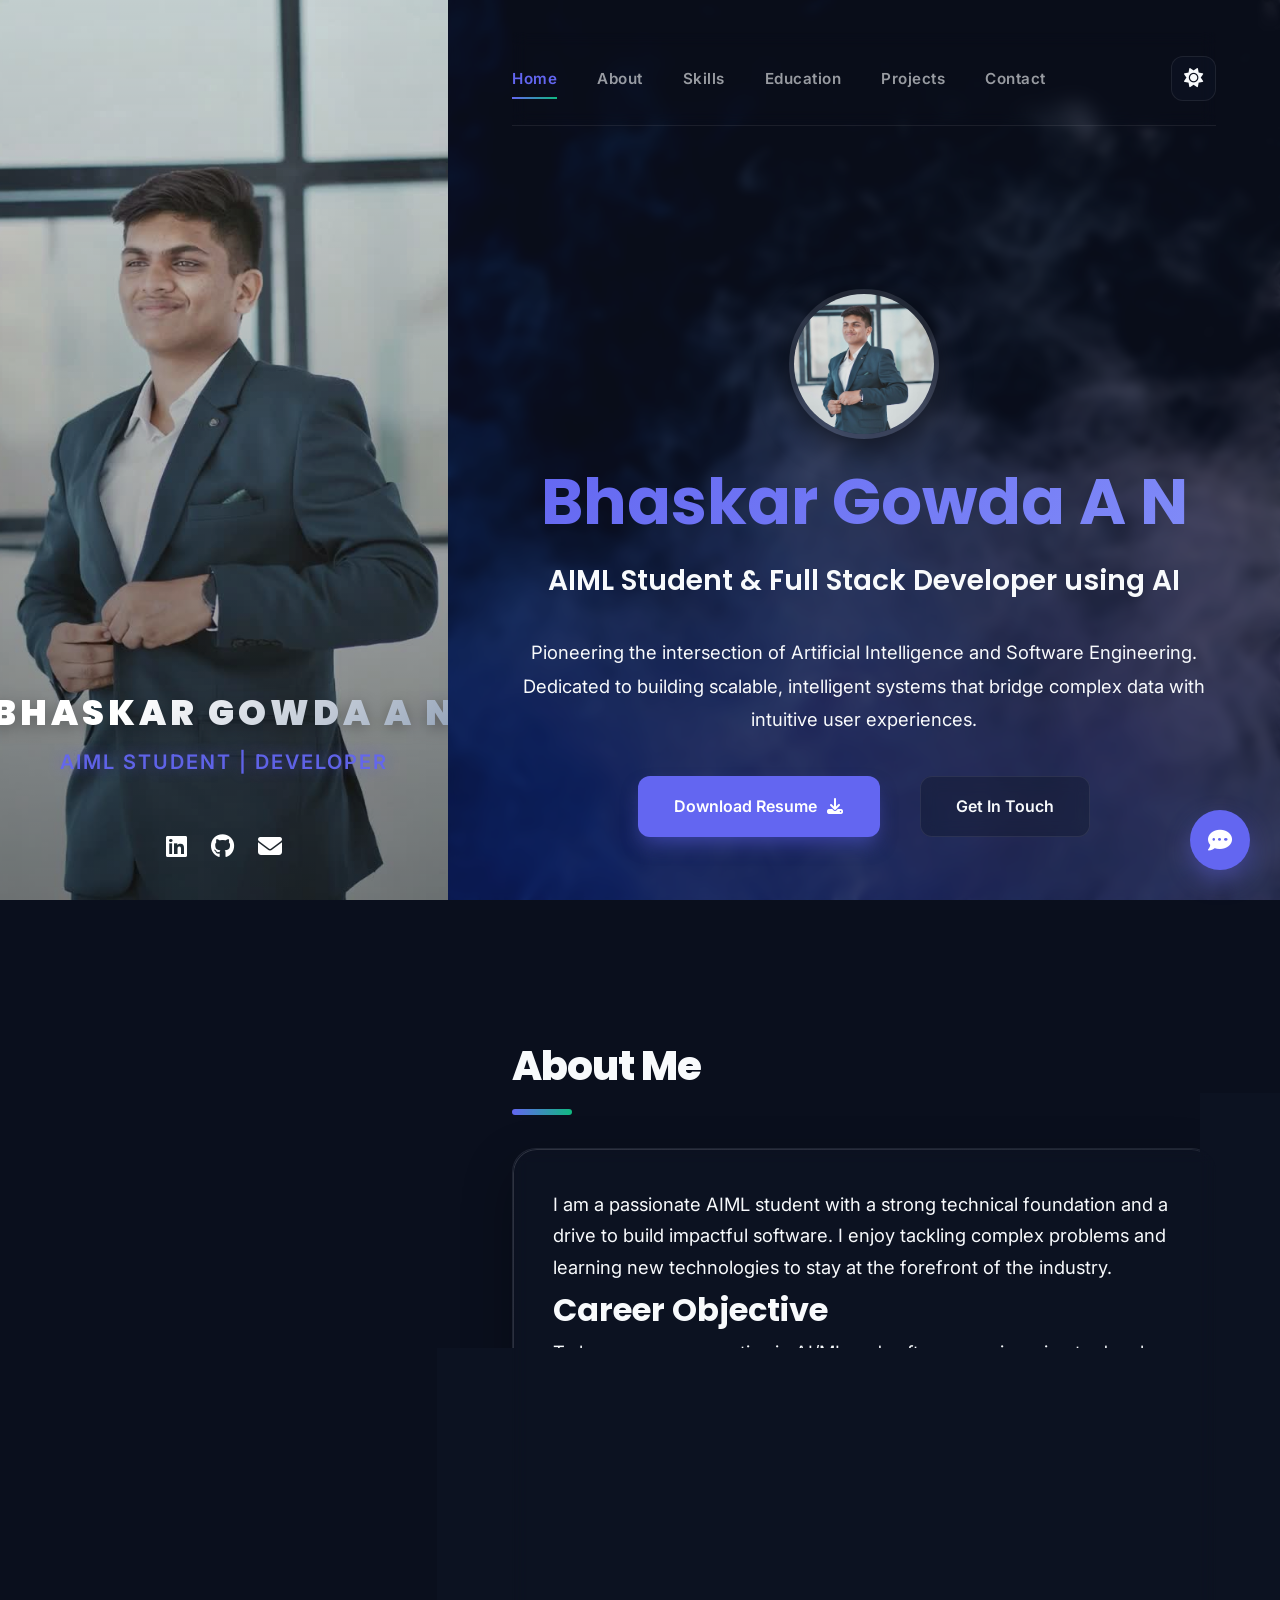
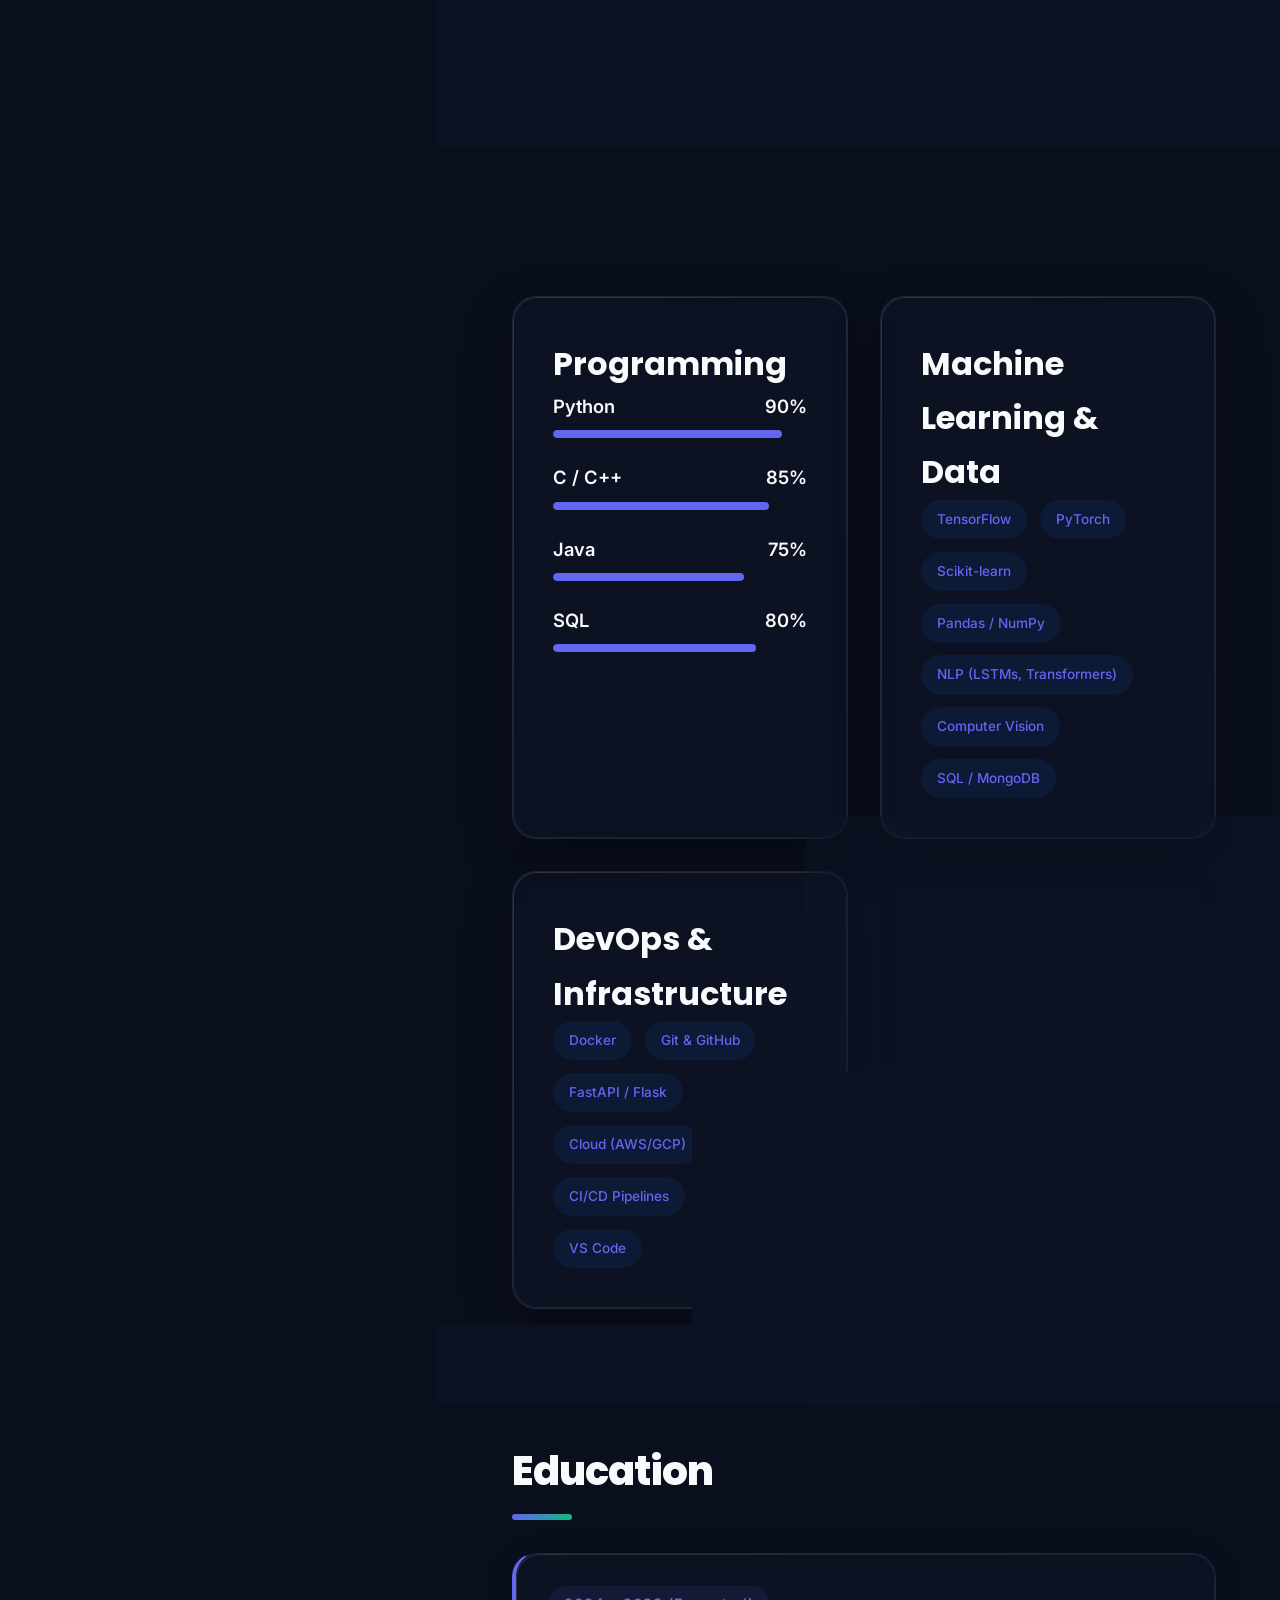
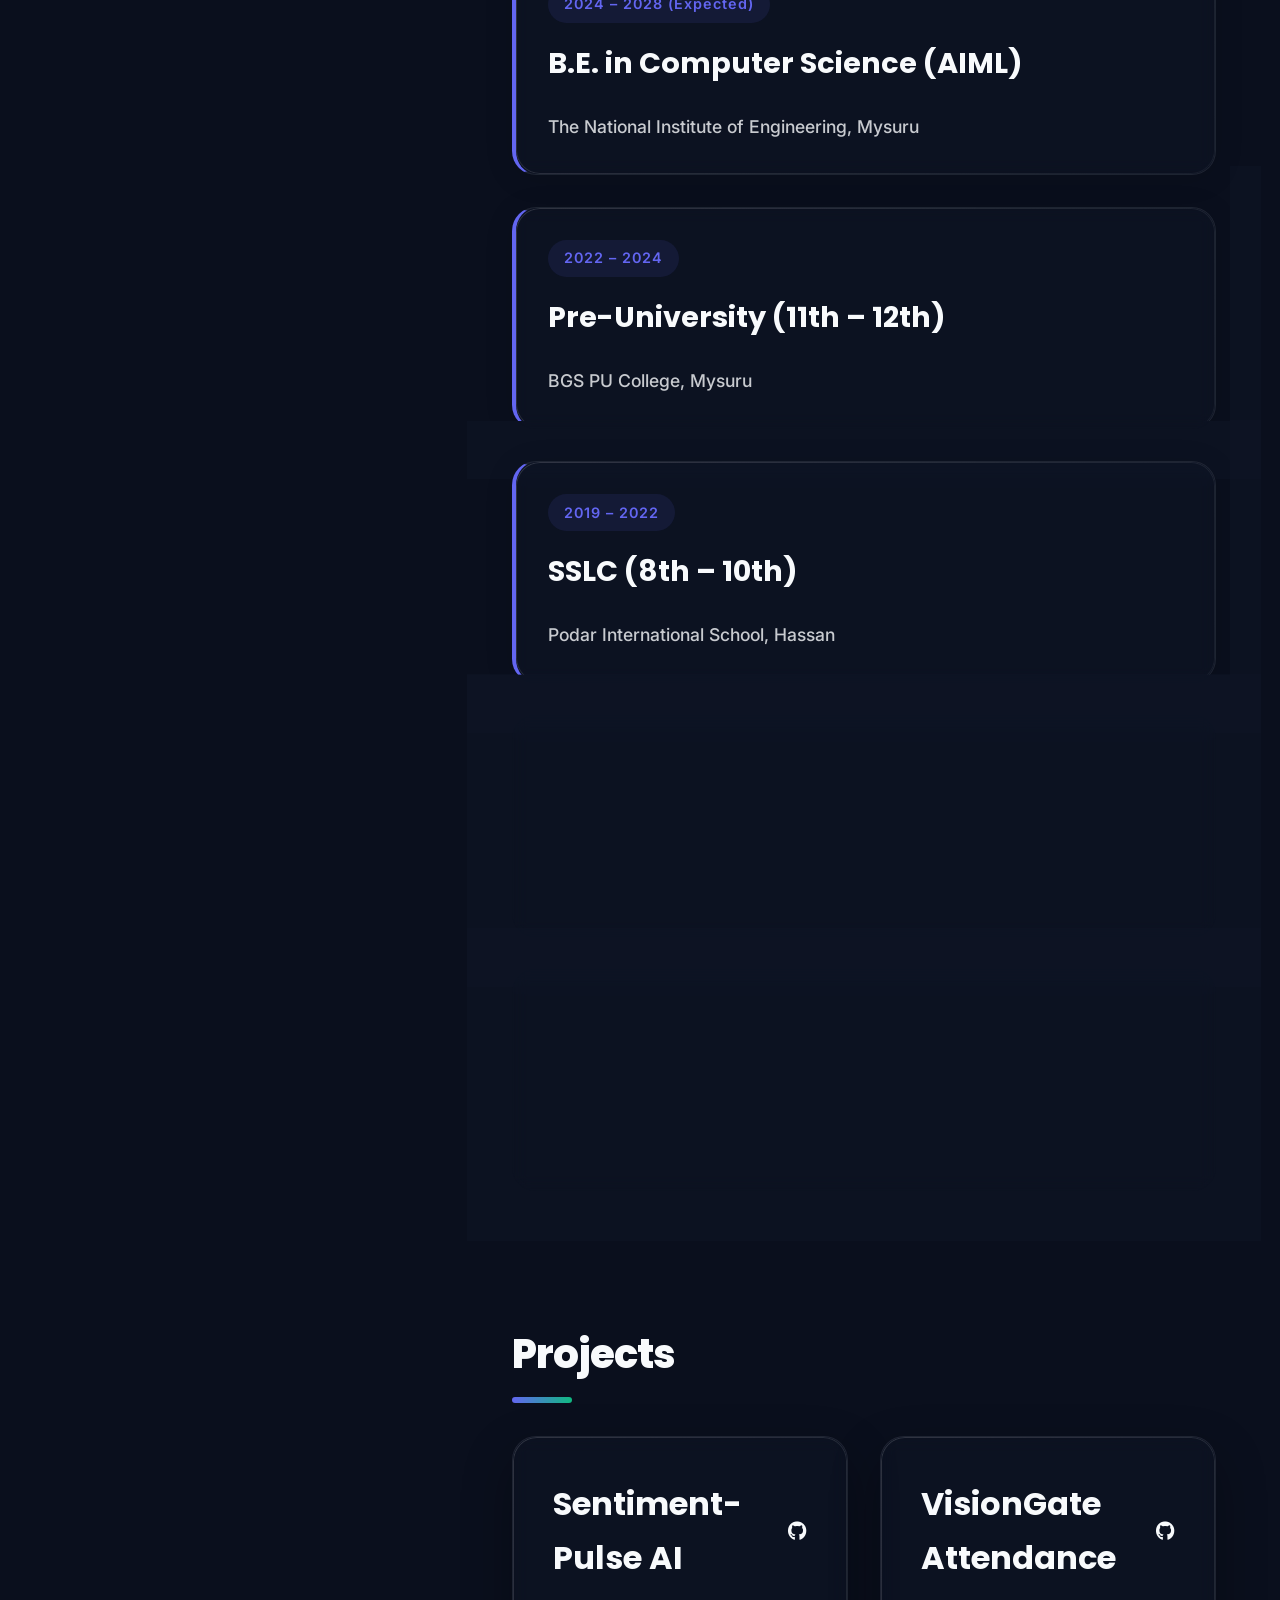
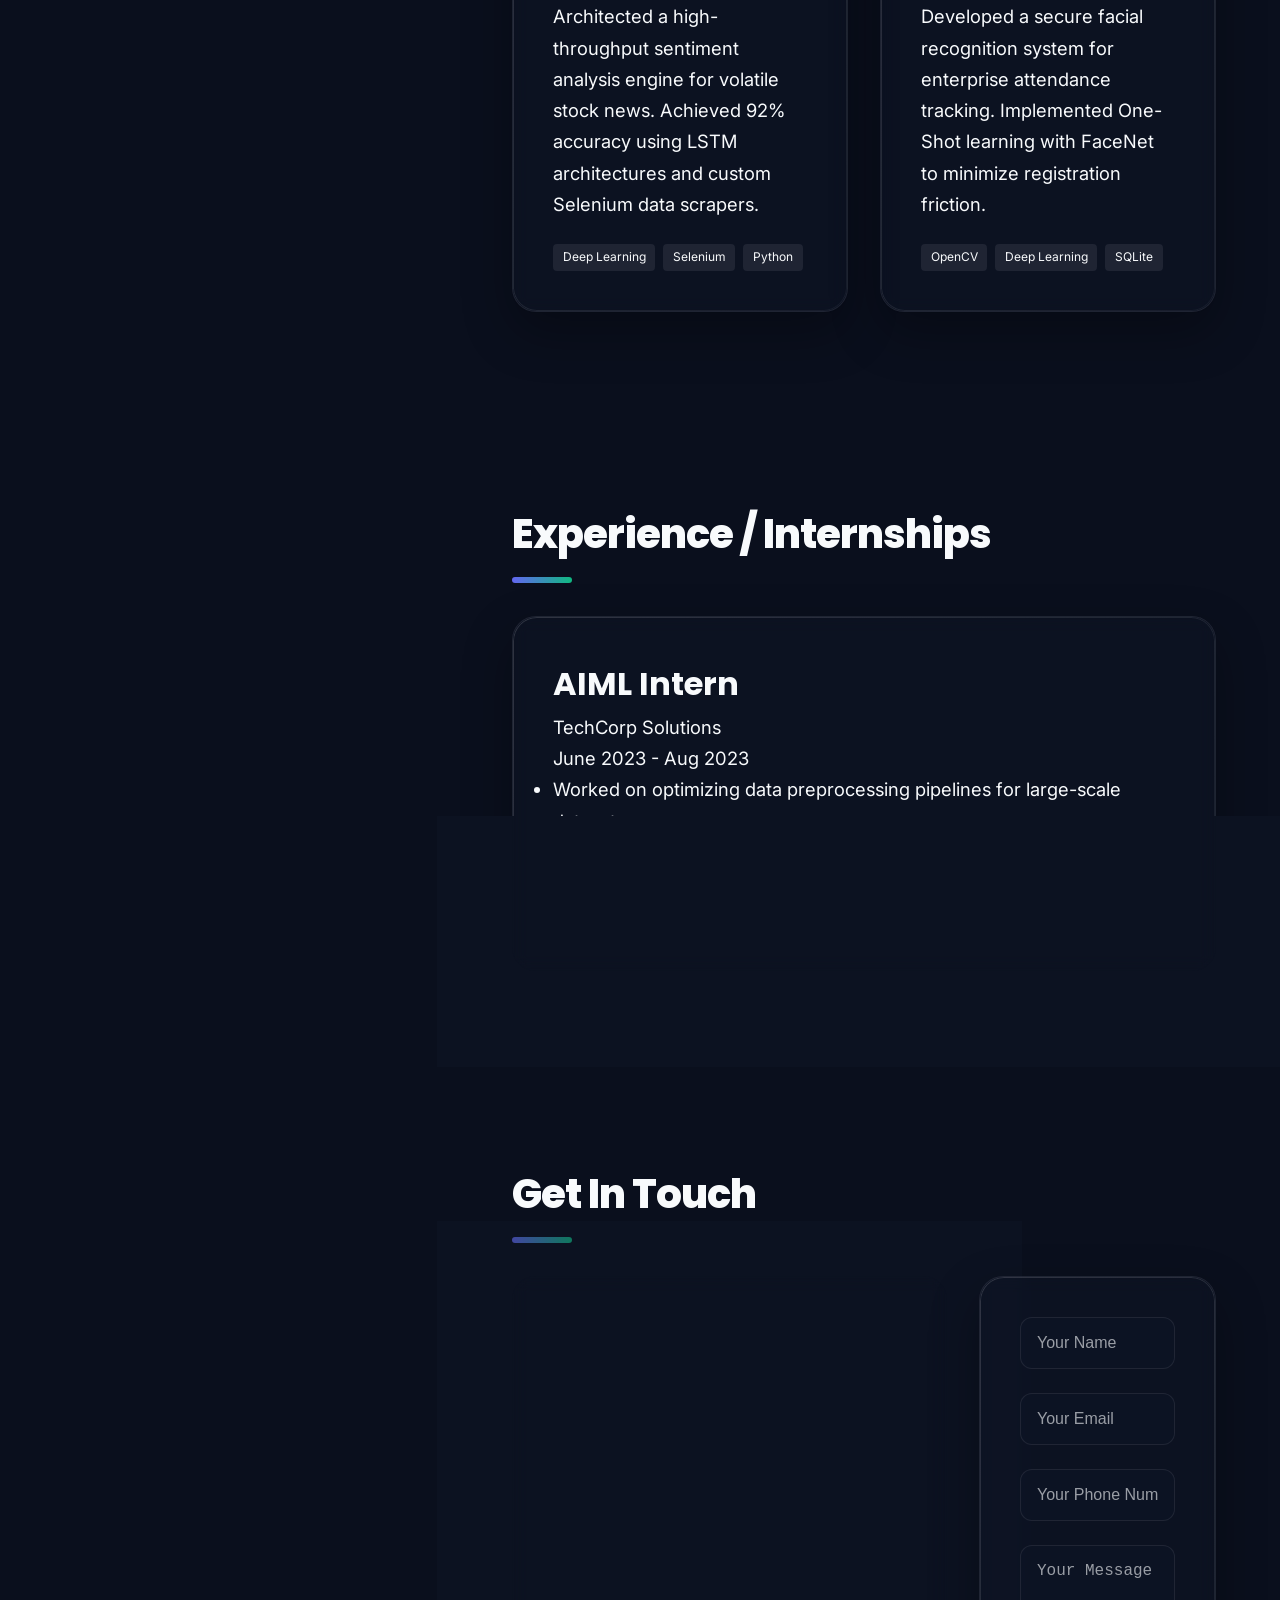
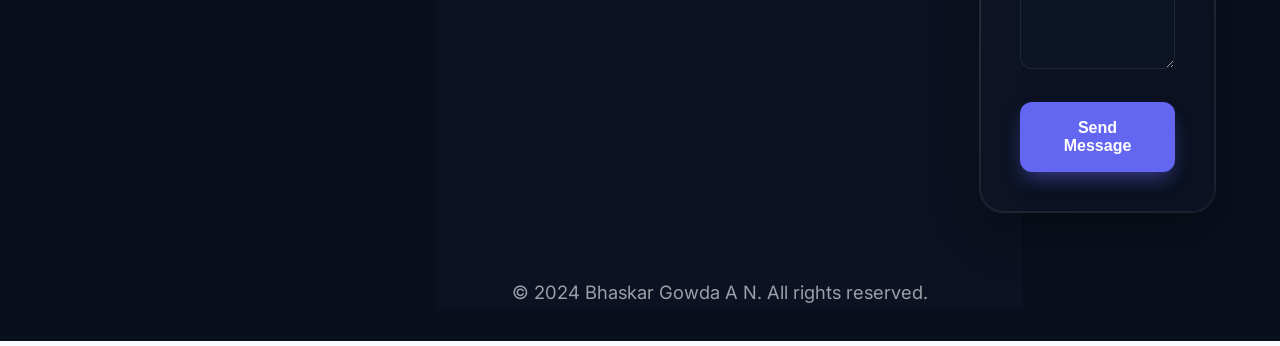
==== commit cb342e18: "updated resume pdf" ====
--- a/index.html
+++ b/index.html
@@ -68,14 +68,15 @@
 
             <section id="hero" class="hero section">
                 <div class="hero-content">
-                    <h2 class="fade-up">Hello, I'm</h2>
-                    <h1 class="mega-title fade-up delay-1">Bhaskar Gowda A N</h1>
-                    <h3 class="role-subtitle fade-up delay-2">AIML Student & Full Stack Developer using AI</h3>
-                    <p class="hero-intro fade-up delay-3">Pioneering the intersection of Artificial Intelligence and
+                    <div class="hero-image">
+                        <img src="profile_photo.jpg" alt="Bhaskar Gowda A N">
+                    </div>
+                    <h1 class="hero-title fade-up">Bhaskar Gowda A N</h1>
+                    <h2 class="hero-subtitle fade-up delay-1">AIML Student & Full Stack Developer using AI</h2>
+                    <p class="hero-intro fade-up delay-2">Pioneering the intersection of Artificial Intelligence and
                         Software Engineering. Dedicated to building scalable, intelligent systems that bridge
-                        complex
-                        data with intuitive user experiences.</p>
-                    <div class="hero-actions fade-up delay-4">
+                        complex data with intuitive user experiences.</p>
+                    <div class="hero-actions fade-up delay-3">
                         <a href="assets/resume_bhaskar.pdf" download="Bhaskar_Gowda_Resume.pdf" class="btn primary" id="download-resume">Download Resume <i
                                 class="fas fa-download"></i></a>
                         <a href="#contact" class="btn secondary">Get In Touch</a>
--- a/style.css
+++ b/style.css
@@ -38,13 +38,19 @@
 }
 
 html {
+    height: 100%;
     scroll-behavior: smooth;
+    background-color: var(--bg-dark);
 }
 
 body {
+    height: 100%;
+    min-height: 100vh;
+    margin: 0;
+    padding: 0;
     font-family: 'Inter', -apple-system, BlinkMacSystemFont, 'Segoe UI', Roboto, sans-serif;
     color: var(--text-light);
-    background-color: var(--bg-light);
+    background-color: var(--bg-dark);
     overflow-x: hidden;
     line-height: 1.7;
     transition: background-color 0.5s ease;
@@ -92,6 +98,8 @@
 .container {
     display: flex;
     min-height: 100vh;
+    width: 100%;
+    background-color: var(--bg-dark);
 }
 
 /* Left Section */
@@ -125,41 +133,77 @@
 
 /* Hero Section */
 .hero {
-    min-height: 90vh;
-    display: flex;
-    flex-direction: column;
+    min-height: 100vh;
+    display: flex;
+    align-items: center;
     justify-content: center;
-}
-
-.hero-content h2 {
-    font-size: var(--fs-h3);
-    font-weight: 300;
-}
-
-.mega-title {
-    font-size: var(--fs-mega);
-    line-height: 1.1;
+    padding: 30px 15px;
+    position: relative;
+    overflow: hidden;
+}
+
+.hero-content {
+    max-width: 1100px;
+    margin: auto;
+    width: 100%;
+}
+
+.hero-image {
+    display: flex;
+    justify-content: center;
+    margin-bottom: 25px;
+}
+
+.hero-image img {
+    width: 150px;
+    height: 150px;
+    border-radius: 50%;
+    object-fit: cover;
+    border: 5px solid rgba(255, 255, 255, 0.1);
+    box-shadow: 0 10px 30px rgba(0, 0, 0, 0.5);
+    transition: var(--transition);
+}
+
+.hero-image img:hover {
+    transform: scale(1.05);
+    border-color: var(--primary-color);
+}
+
+.hero-title {
+    font-size: clamp(26px, 7vw, 64px);
+    line-height: 1.2;
     margin: 1rem 0;
     background: linear-gradient(135deg, var(--primary-color), #818cf8);
     -webkit-background-clip: text;
     background-clip: text;
     -webkit-text-fill-color: transparent;
     font-weight: 700;
-    white-space: nowrap;
-}
-
-.role-subtitle {
-    font-size: var(--fs-h2);
+    word-break: break-word;
+    text-align: center;
+}
+
+.hero-subtitle {
+    font-size: clamp(16px, 4.5vw, 28px);
     font-weight: 600;
-    margin-bottom: 1.5rem;
+    margin-bottom: 2rem;
     color: var(--text-light);
     opacity: 0.9;
+    text-align: center;
 }
 
 .hero-intro {
     font-size: var(--fs-body);
-    max-width: 600px;
-    margin-bottom: 2.5rem;
+    max-width: 700px;
+    margin: 0 auto 2.5rem;
+    color: var(--text-dim);
+    line-height: 1.8;
+    text-align: center;
+}
+
+.hero-actions {
+    display: flex;
+    gap: 1.5rem;
+    justify-content: center;
 }
 
 #loader-wrapper {
@@ -279,6 +323,7 @@
     padding: 2rem 5%;
     position: relative;
     z-index: 1;
+    min-height: 100vh;
 }
 
 #bg-canvas {
@@ -1171,9 +1216,7 @@
         z-index: 1;
     }
 
-    /* Hide canvas animations */
-    #profile-canvas,
-    #bg-canvas,
+    /* Handle loader only, allow canvases to show */
     #loader-wrapper {
         display: none !important;
     }
@@ -1184,8 +1227,17 @@
         right: auto !important;
         position: fixed !important;
         backdrop-filter: none !important;
-        background: var(--bg-dark) !important;
+        background: rgba(15, 23, 42, 0.7) !important;
         z-index: -2 !important;
+    }
+
+    #bg-canvas {
+        width: 100% !important;
+        height: 100% !important;
+        left: 0 !important;
+        top: 0 !important;
+        position: fixed !important;
+        z-index: -5 !important;
     }
 
     /* Force all content visible */
@@ -1207,16 +1259,30 @@
     }
 
     .hero {
-        min-height: 60vh !important;
-    }
-
-    .mega-title {
-        font-size: 3rem !important;
+        min-height: 100vh !important;
+        padding: 60px 15px !important;
+    }
+
+    .hero-content {
+        text-align: center;
+    }
+
+    .hero-image img {
+        width: 120px !important;
+        height: 120px !important;
+    }
+
+    .hero-title {
+        font-size: clamp(26px, 8vw, 42px) !important;
         white-space: normal !important;
         word-wrap: break-word;
         -webkit-text-fill-color: inherit !important;
         background: none !important;
         color: white !important;
+    }
+
+    .hero-subtitle {
+        font-size: clamp(16px, 5vw, 22px) !important;
     }
 
     .nav-bar {
@@ -1255,12 +1321,21 @@
         background: linear-gradient(135deg, #0a0f1d 0%, #1e1b4b 50%, #312e81 100%);
         z-index: -2;
     }
+
+    .contact-layout {
+        grid-template-columns: 1fr;
+        gap: 2rem;
+    }
+
+    .contact-details {
+        margin-bottom: 0;
+    }
 }
 
 /* Phones */
 @media (max-width: 600px) {
     .mega-title {
-        font-size: 2.2rem !important;
+        font-size: 1.8rem !important;
     }
 
     .chat-container {
@@ -1303,8 +1378,13 @@
 
 /* Small Phones */
 @media (max-width: 480px) {
-    .mega-title {
-        font-size: 1.8rem !important;
+    .hero-profile img {
+        width: 140px;
+        height: 140px;
+    }
+
+    .hero-title {
+        font-size: clamp(24px, 9vw, 32px) !important;
     }
 
     .left-section {
--- a/style.css
+++ b/style.css
@@ -38,13 +38,19 @@
 }
 
 html {
+    height: 100%;
     scroll-behavior: smooth;
+    background-color: var(--bg-dark);
 }
 
 body {
+    height: 100%;
+    min-height: 100vh;
+    margin: 0;
+    padding: 0;
     font-family: 'Inter', -apple-system, BlinkMacSystemFont, 'Segoe UI', Roboto, sans-serif;
     color: var(--text-light);
-    background-color: var(--bg-light);
+    background-color: var(--bg-dark);
     overflow-x: hidden;
     line-height: 1.7;
     transition: background-color 0.5s ease;
@@ -92,6 +98,8 @@
 .container {
     display: flex;
     min-height: 100vh;
+    width: 100%;
+    background-color: var(--bg-dark);
 }
 
 /* Left Section */
@@ -125,41 +133,77 @@
 
 /* Hero Section */
 .hero {
-    min-height: 90vh;
-    display: flex;
-    flex-direction: column;
+    min-height: 100vh;
+    display: flex;
+    align-items: center;
     justify-content: center;
-}
-
-.hero-content h2 {
-    font-size: var(--fs-h3);
-    font-weight: 300;
-}
-
-.mega-title {
-    font-size: var(--fs-mega);
-    line-height: 1.1;
+    padding: 30px 15px;
+    position: relative;
+    overflow: hidden;
+}
+
+.hero-content {
+    max-width: 1100px;
+    margin: auto;
+    width: 100%;
+}
+
+.hero-image {
+    display: flex;
+    justify-content: center;
+    margin-bottom: 25px;
+}
+
+.hero-image img {
+    width: 150px;
+    height: 150px;
+    border-radius: 50%;
+    object-fit: cover;
+    border: 5px solid rgba(255, 255, 255, 0.1);
+    box-shadow: 0 10px 30px rgba(0, 0, 0, 0.5);
+    transition: var(--transition);
+}
+
+.hero-image img:hover {
+    transform: scale(1.05);
+    border-color: var(--primary-color);
+}
+
+.hero-title {
+    font-size: clamp(26px, 7vw, 64px);
+    line-height: 1.2;
     margin: 1rem 0;
     background: linear-gradient(135deg, var(--primary-color), #818cf8);
     -webkit-background-clip: text;
     background-clip: text;
     -webkit-text-fill-color: transparent;
     font-weight: 700;
-    white-space: nowrap;
-}
-
-.role-subtitle {
-    font-size: var(--fs-h2);
+    word-break: break-word;
+    text-align: center;
+}
+
+.hero-subtitle {
+    font-size: clamp(16px, 4.5vw, 28px);
     font-weight: 600;
-    margin-bottom: 1.5rem;
+    margin-bottom: 2rem;
     color: var(--text-light);
     opacity: 0.9;
+    text-align: center;
 }
 
 .hero-intro {
     font-size: var(--fs-body);
-    max-width: 600px;
-    margin-bottom: 2.5rem;
+    max-width: 700px;
+    margin: 0 auto 2.5rem;
+    color: var(--text-dim);
+    line-height: 1.8;
+    text-align: center;
+}
+
+.hero-actions {
+    display: flex;
+    gap: 1.5rem;
+    justify-content: center;
 }
 
 #loader-wrapper {
@@ -279,6 +323,7 @@
     padding: 2rem 5%;
     position: relative;
     z-index: 1;
+    min-height: 100vh;
 }
 
 #bg-canvas {
@@ -1171,9 +1216,7 @@
         z-index: 1;
     }
 
-    /* Hide canvas animations */
-    #profile-canvas,
-    #bg-canvas,
+    /* Handle loader only, allow canvases to show */
     #loader-wrapper {
         display: none !important;
     }
@@ -1184,8 +1227,17 @@
         right: auto !important;
         position: fixed !important;
         backdrop-filter: none !important;
-        background: var(--bg-dark) !important;
+        background: rgba(15, 23, 42, 0.7) !important;
         z-index: -2 !important;
+    }
+
+    #bg-canvas {
+        width: 100% !important;
+        height: 100% !important;
+        left: 0 !important;
+        top: 0 !important;
+        position: fixed !important;
+        z-index: -5 !important;
     }
 
     /* Force all content visible */
@@ -1207,16 +1259,30 @@
     }
 
     .hero {
-        min-height: 60vh !important;
-    }
-
-    .mega-title {
-        font-size: 3rem !important;
+        min-height: 100vh !important;
+        padding: 60px 15px !important;
+    }
+
+    .hero-content {
+        text-align: center;
+    }
+
+    .hero-image img {
+        width: 120px !important;
+        height: 120px !important;
+    }
+
+    .hero-title {
+        font-size: clamp(26px, 8vw, 42px) !important;
         white-space: normal !important;
         word-wrap: break-word;
         -webkit-text-fill-color: inherit !important;
         background: none !important;
         color: white !important;
+    }
+
+    .hero-subtitle {
+        font-size: clamp(16px, 5vw, 22px) !important;
     }
 
     .nav-bar {
@@ -1255,12 +1321,21 @@
         background: linear-gradient(135deg, #0a0f1d 0%, #1e1b4b 50%, #312e81 100%);
         z-index: -2;
     }
+
+    .contact-layout {
+        grid-template-columns: 1fr;
+        gap: 2rem;
+    }
+
+    .contact-details {
+        margin-bottom: 0;
+    }
 }
 
 /* Phones */
 @media (max-width: 600px) {
     .mega-title {
-        font-size: 2.2rem !important;
+        font-size: 1.8rem !important;
     }
 
     .chat-container {
@@ -1303,8 +1378,13 @@
 
 /* Small Phones */
 @media (max-width: 480px) {
-    .mega-title {
-        font-size: 1.8rem !important;
+    .hero-profile img {
+        width: 140px;
+        height: 140px;
+    }
+
+    .hero-title {
+        font-size: clamp(24px, 9vw, 32px) !important;
     }
 
     .left-section {
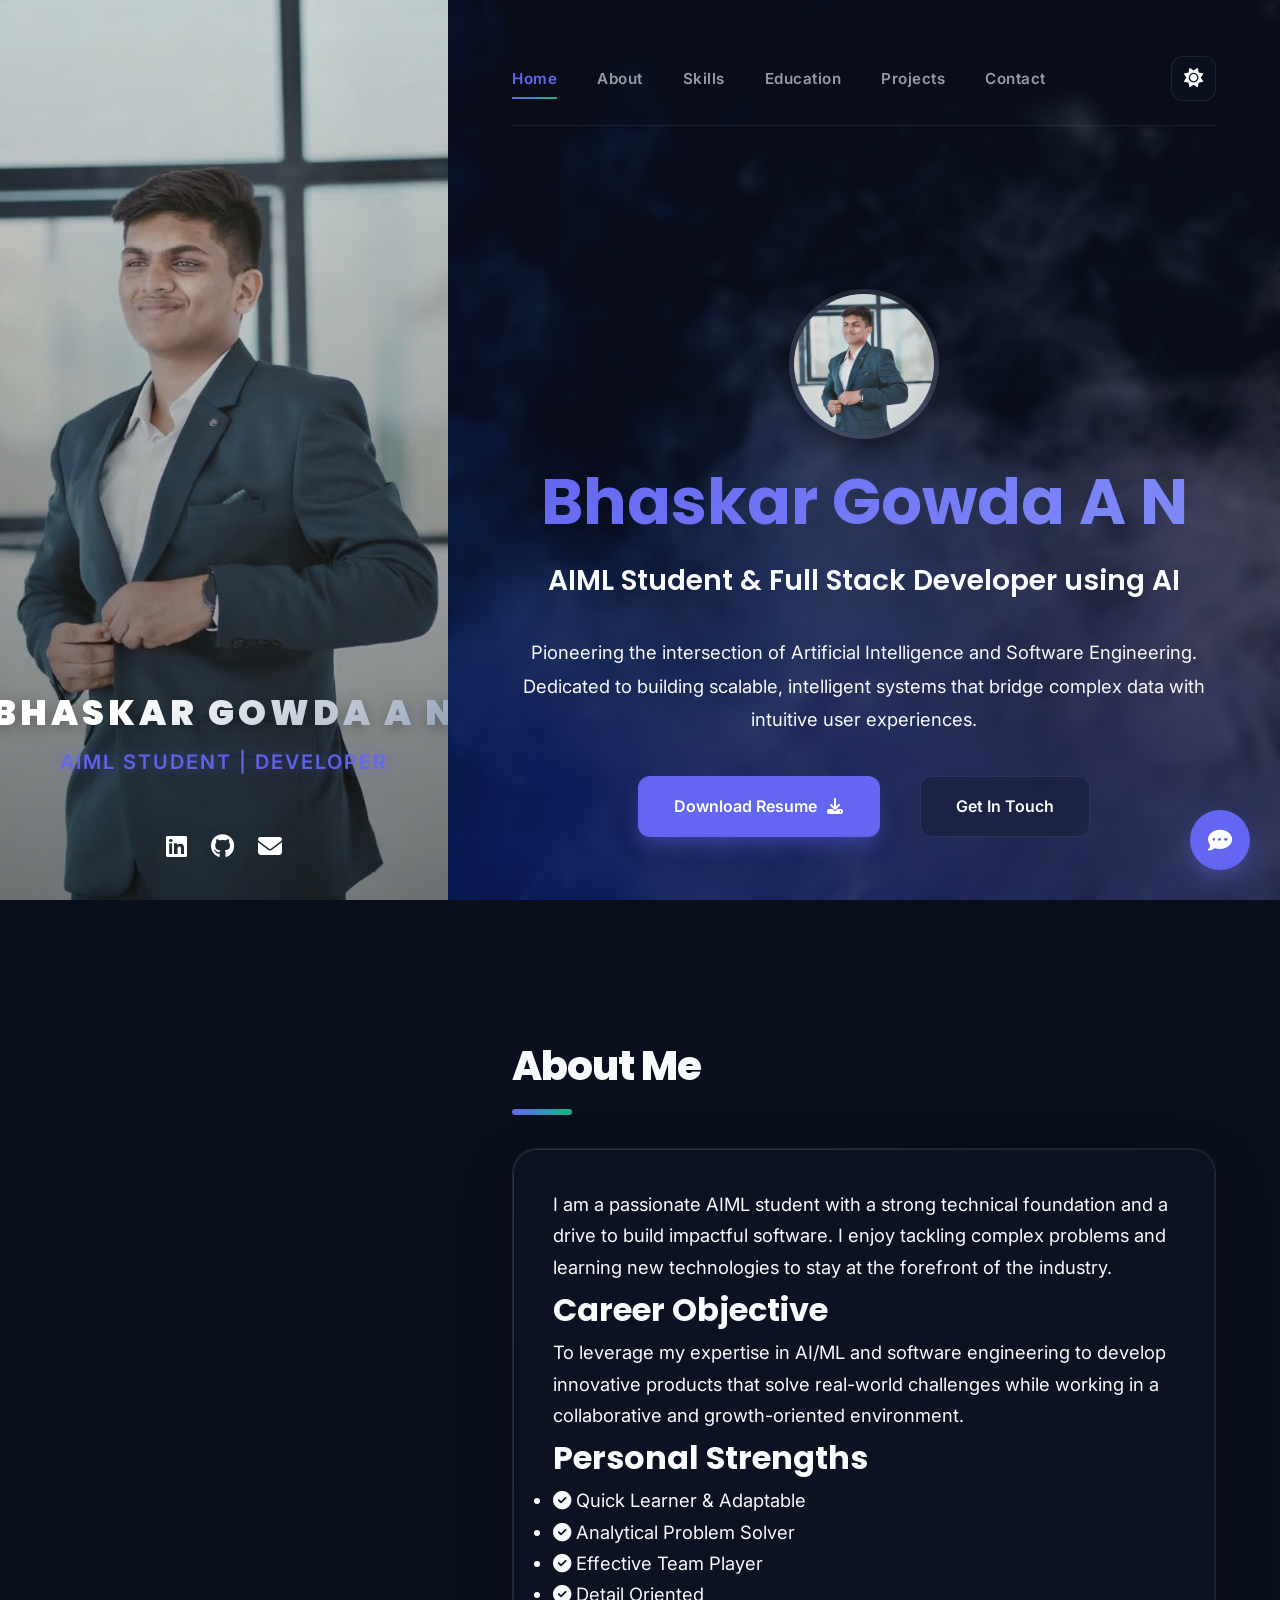
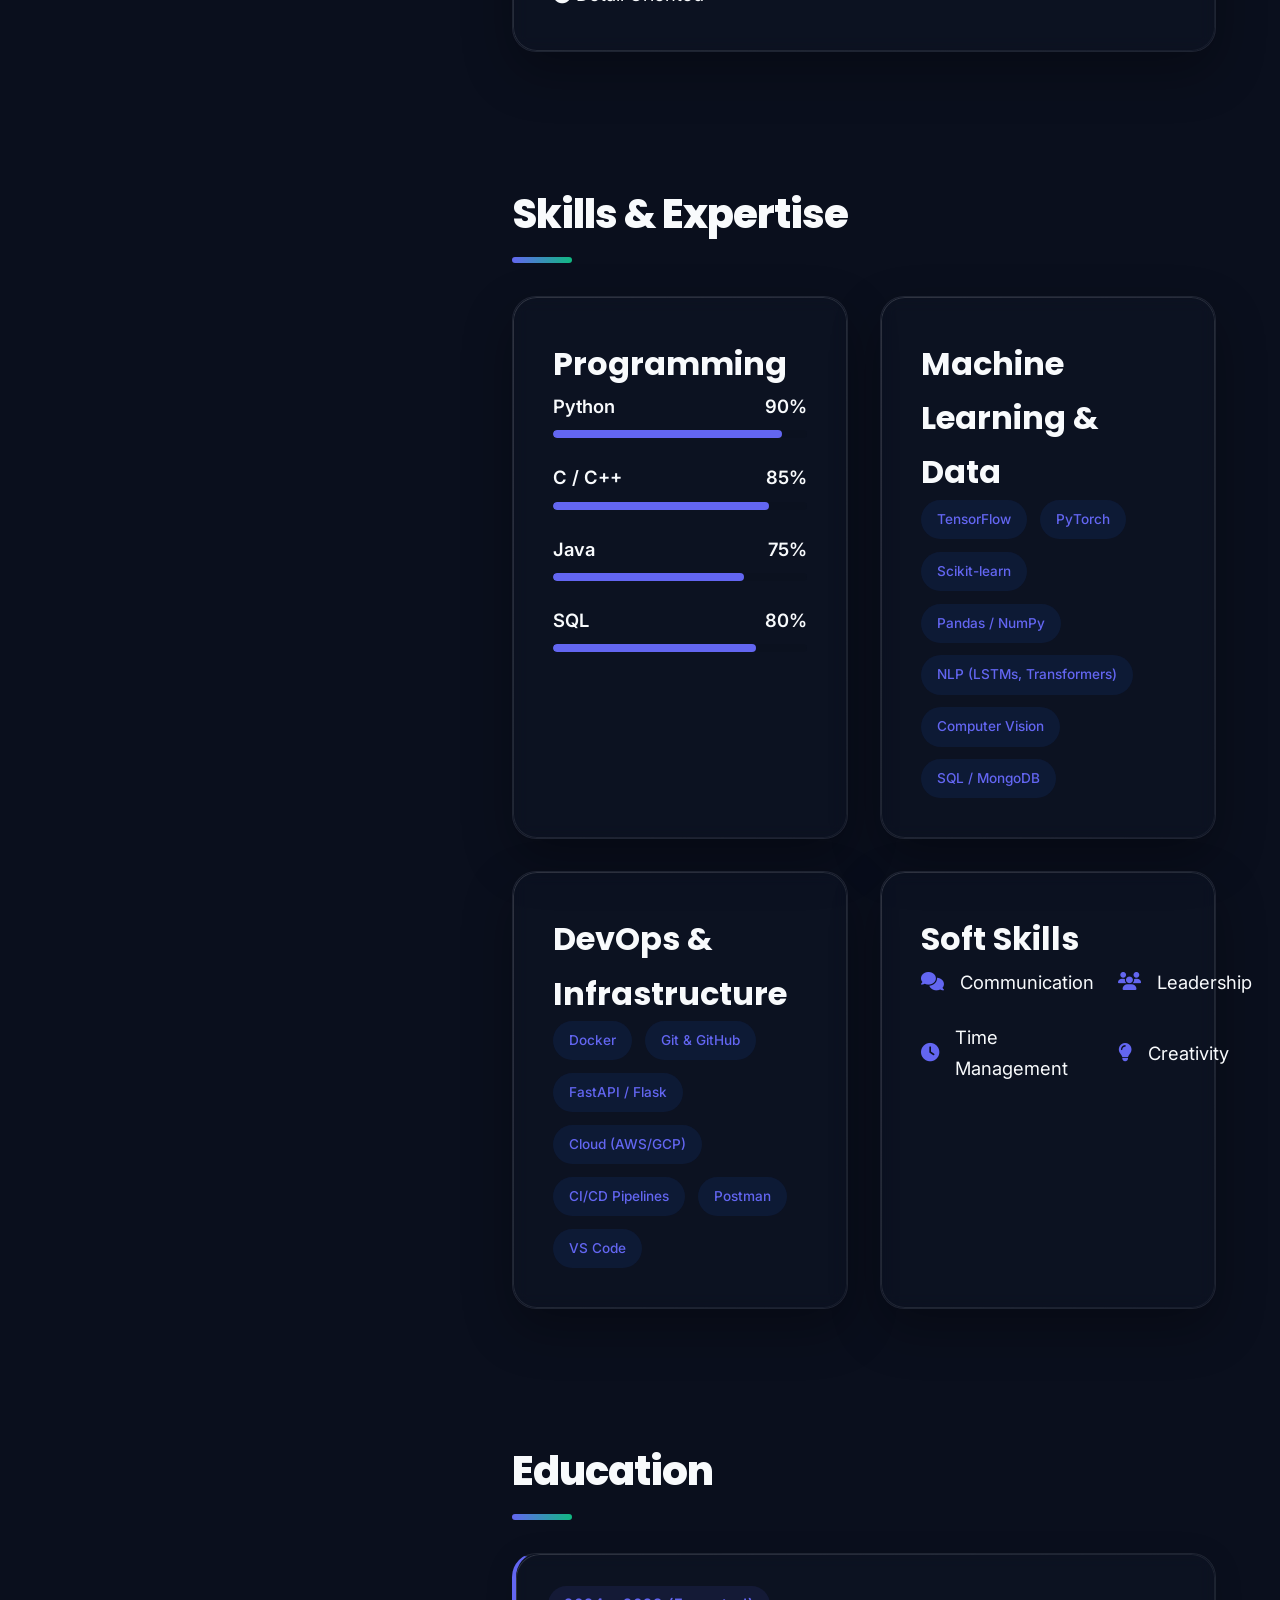
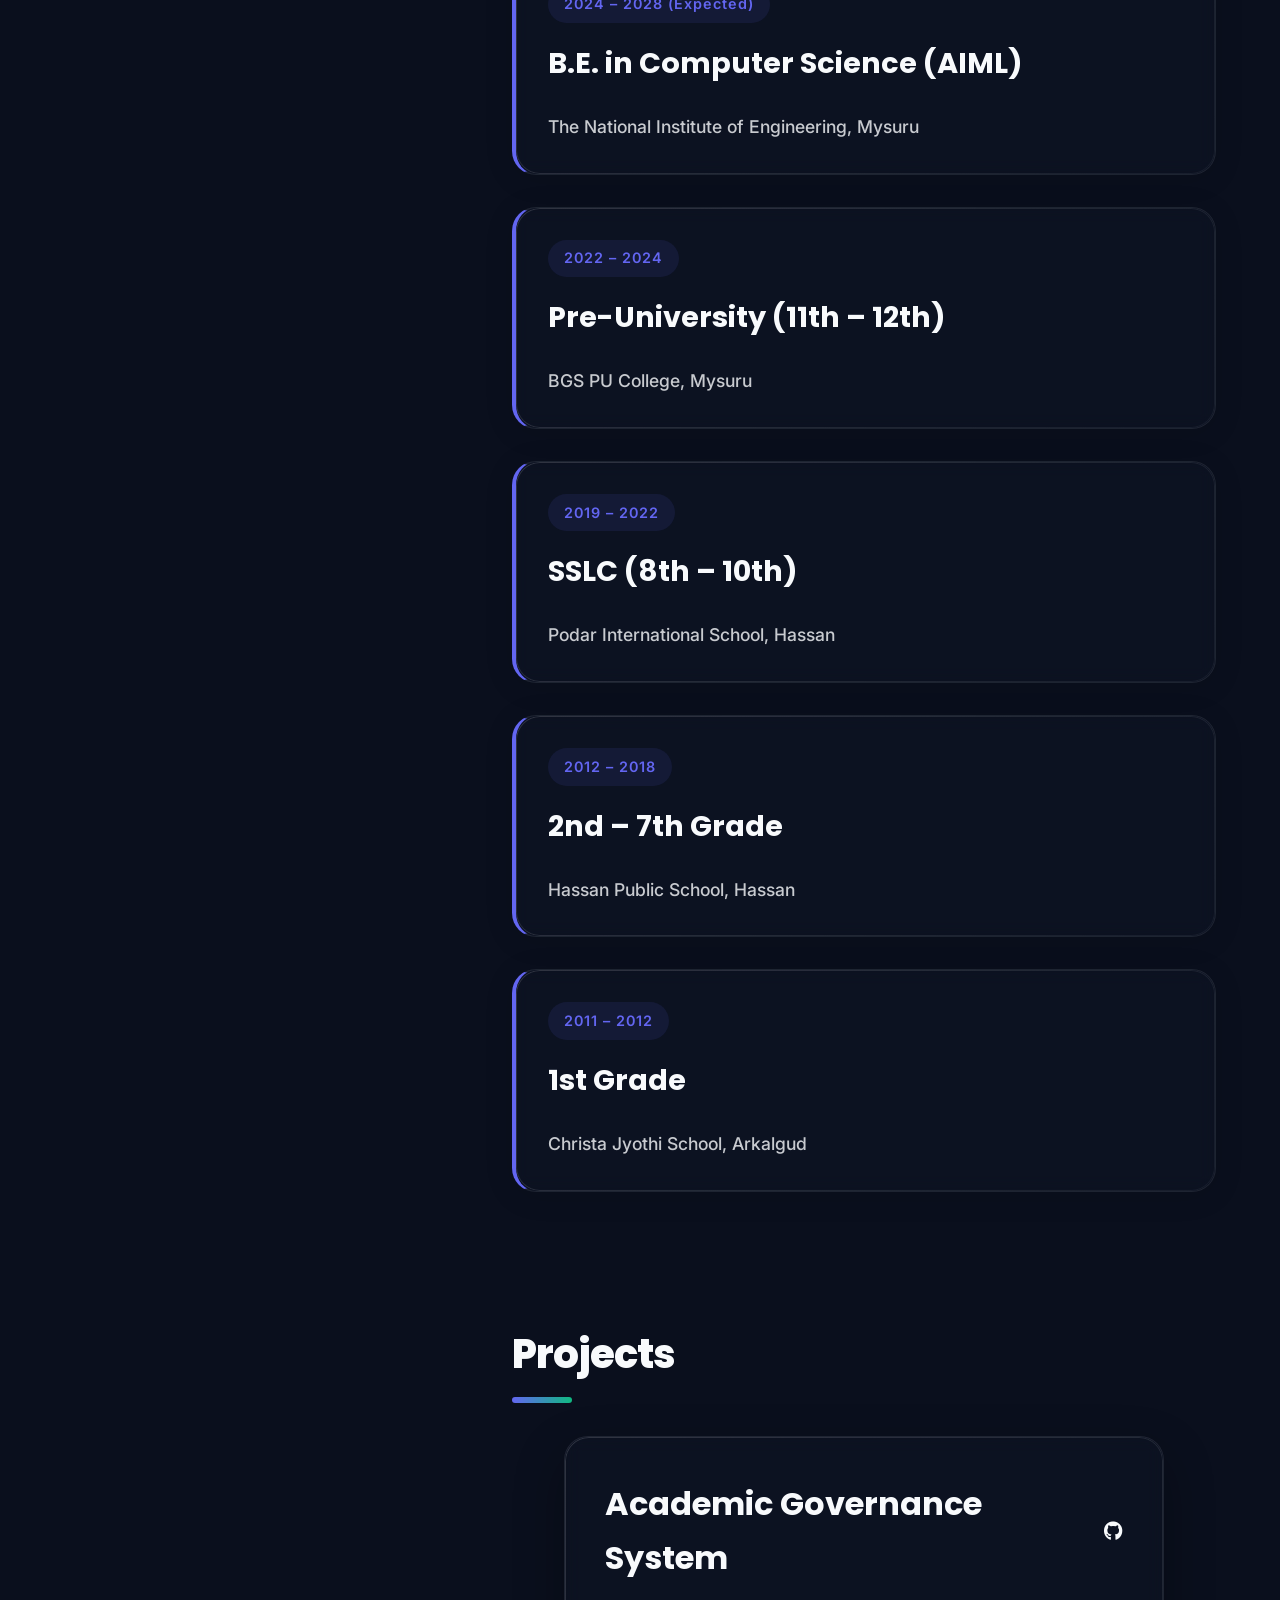
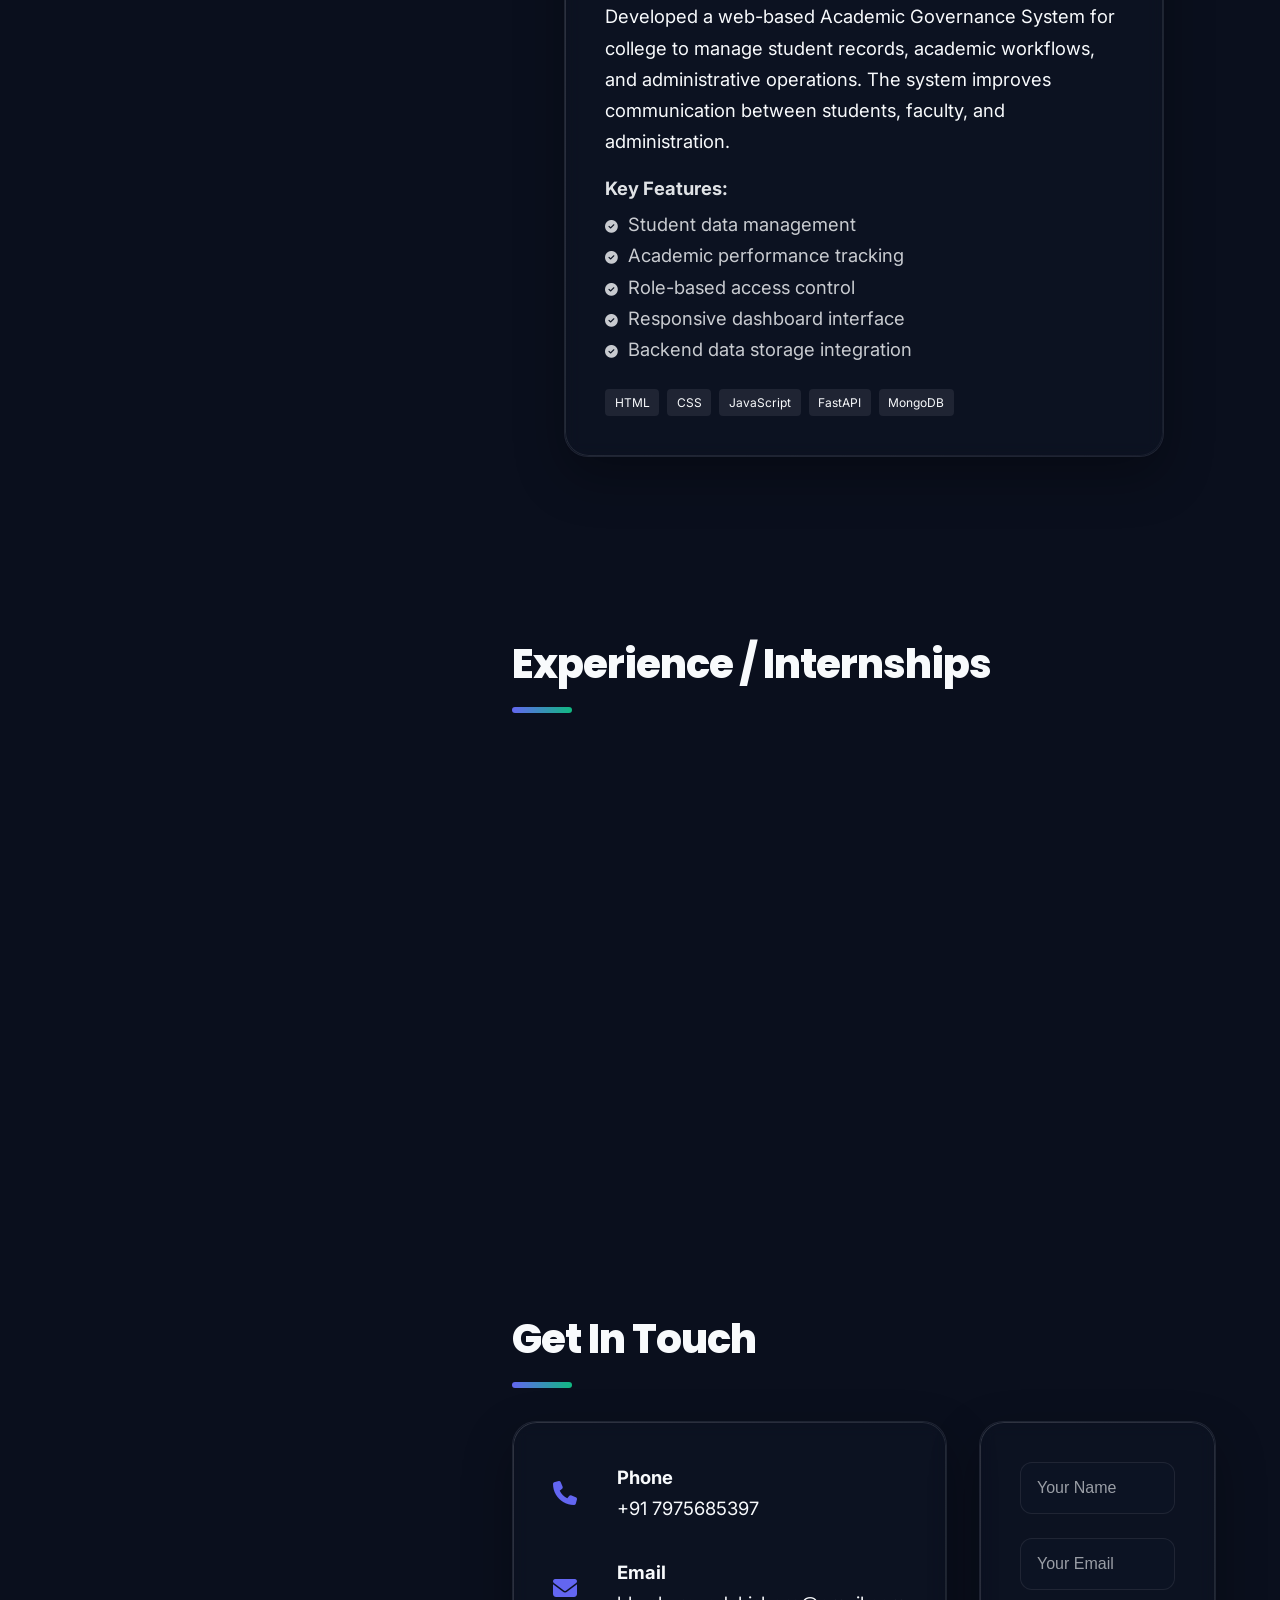
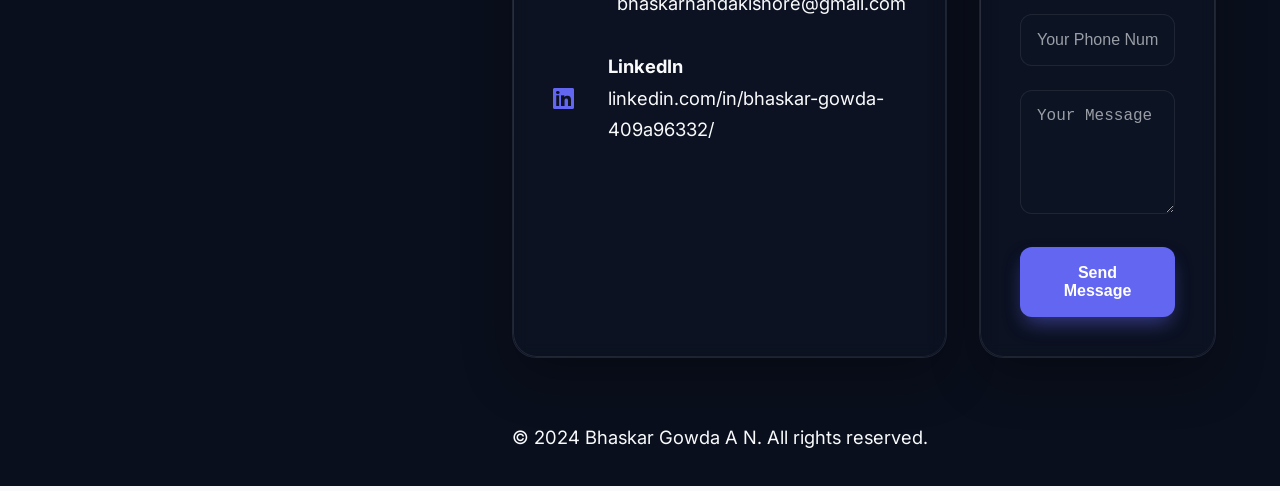
==== commit ceb5266a: "updated resume pdf" ====
--- a/index.html
+++ b/index.html
@@ -236,33 +236,26 @@
 
             <section id="projects" class="projects section">
                 <h2 class="section-title">Projects</h2>
-                <div class="projects-grid">
-                    <div class="project-card glass-card">
+                <div class="projects-grid" style="display: flex; justify-content: center;">
+                    <div class="project-card glass-card" style="max-width: 600px; width: 100%; text-align: left;">
                         <div class="project-header">
-                            <h3>Sentiment-Pulse AI</h3>
+                            <h3>Academic Governance System</h3>
                             <div class="project-links">
                                 <a href="https://github.com/Bhaskiiii" title="View GitHub" target="_blank"><i
                                         class="fab fa-github"></i></a>
                             </div>
                         </div>
-                        <p>Architected a high-throughput sentiment analysis engine for volatile stock news. Achieved 92%
-                            accuracy using LSTM architectures and custom Selenium data scrapers.</p>
+                        <p>Developed a web-based Academic Governance System for college to manage student records, academic workflows, and administrative operations. The system improves communication between students, faculty, and administration.</p>
+                        <h4 style="margin-top: 15px; margin-bottom: 5px; opacity: 0.9;">Key Features:</h4>
+                        <ul style="list-style-type: none; padding-left: 0; opacity: 0.8; margin-bottom: 15px;">
+                            <li><i class="fas fa-check-circle" style="font-size: 0.8rem; margin-right: 5px;"></i> Student data management</li>
+                            <li><i class="fas fa-check-circle" style="font-size: 0.8rem; margin-right: 5px;"></i> Academic performance tracking</li>
+                            <li><i class="fas fa-check-circle" style="font-size: 0.8rem; margin-right: 5px;"></i> Role-based access control</li>
+                            <li><i class="fas fa-check-circle" style="font-size: 0.8rem; margin-right: 5px;"></i> Responsive dashboard interface</li>
+                            <li><i class="fas fa-check-circle" style="font-size: 0.8rem; margin-right: 5px;"></i> Backend data storage integration</li>
+                        </ul>
                         <div class="project-tech">
-                            <span>Deep Learning</span><span>Selenium</span><span>Python</span>
-                        </div>
-                    </div>
-                    <div class="project-card glass-card">
-                        <div class="project-header">
-                            <h3>VisionGate Attendance</h3>
-                            <div class="project-links">
-                                <a href="https://github.com/Bhaskiiii" title="View GitHub" target="_blank"><i
-                                        class="fab fa-github"></i></a>
-                            </div>
-                        </div>
-                        <p>Developed a secure facial recognition system for enterprise attendance tracking. Implemented
-                            One-Shot learning with FaceNet to minimize registration friction.</p>
-                        <div class="project-tech">
-                            <span>OpenCV</span><span>Deep Learning</span><span>SQLite</span>
+                            <span>HTML</span><span>CSS</span><span>JavaScript</span><span>FastAPI</span><span>MongoDB</span>
                         </div>
                     </div>
                 </div>
@@ -270,19 +263,19 @@
 
             <section id="experience" class="experience section">
                 <h2 class="section-title">Experience / Internships</h2>
-                <div class="experience-list">
-                    <div class="experience-item glass-card">
+                <div class="experience-list" style="display: flex; justify-content: center;">
+                    <div class="experience-item glass-card" style="max-width: 600px; width: 100%; text-align: left;">
                         <div class="exp-header">
                             <div class="exp-title">
-                                <h3>AIML Intern</h3>
-                                <p class="company">TechCorp Solutions</p>
-                            </div>
-                            <span class="exp-date">June 2023 - Aug 2023</span>
+                                <h3>Business Analyst Intern</h3>
+                                <p class="company">Zippy Tech</p>
+                            </div>
+                            <span class="exp-date">Jan 2024 – Mar 2024</span>
                         </div>
                         <ul class="exp-tasks">
-                            <li>Worked on optimizing data preprocessing pipelines for large-scale datasets.</li>
-                            <li>Implemented baseline ML models for customer churn prediction.</li>
-                            <li>Collaborated with the data science team to visualize model performance.</li>
+                            <li>Worked as a Business Analyst at Zippy Tech gathering business requirements and analyzing workflows.</li>
+                            <li>Supported data-driven decision making and process improvement initiatives.</li>
+                            <li>Assisted in documentation, reporting, and coordination between technical and business teams.</li>
                         </ul>
                     </div>
                 </div>
--- a/style.css
+++ b/style.css
@@ -1190,6 +1190,19 @@
 
 /* Tablet & Smaller */
 @media (max-width: 992px) {
+    html, body {
+        margin: 0;
+        padding: 0;
+        height: 100%;
+        min-height: 100vh;
+    }
+    body {
+        padding-bottom: 75px;
+    }
+    main, section, .container {
+        margin-bottom: 0 !important;
+        padding-bottom: 0 !important;
+    }
     .container {
         flex-direction: column;
     }
@@ -1289,19 +1302,32 @@
         position: fixed;
         bottom: 0;
         left: 0;
+        width: 100vw;
+        height: 70px;
+        display: flex;
+        justify-content: space-around;
+        align-items: center;
+        background: rgba(10, 15, 35, 0.95);
+        border-top: 1px solid rgba(255, 255, 255, 0.08);
+        backdrop-filter: blur(12px);
+        -webkit-backdrop-filter: blur(12px);
+        padding: 0;
+        padding-bottom: env(safe-area-inset-bottom);
+        margin: 0;
+        z-index: 9999;
+        top: auto;
+        border-radius: 0;
+        box-shadow: 0 -4px 15px rgba(0, 0, 0, 0.4);
+    }
+
+    .nav-links {
         width: 100%;
-        background: rgba(15, 23, 42, 0.98);
-        padding: 0.6rem 0.5rem;
-        z-index: 2000;
-        top: auto;
-        border-radius: 16px 16px 0 0;
-    }
-
-    .nav-links {
-        gap: 0.8rem;
-        flex-wrap: nowrap;
-        overflow-x: auto;
-        justify-content: center;
+        display: flex;
+        justify-content: space-around;
+        align-items: center;
+        gap: 0;
+        margin: 0;
+        padding: 0;
     }
 
     .nav-item {
--- a/style.css
+++ b/style.css
@@ -1190,6 +1190,19 @@
 
 /* Tablet & Smaller */
 @media (max-width: 992px) {
+    html, body {
+        margin: 0;
+        padding: 0;
+        height: 100%;
+        min-height: 100vh;
+    }
+    body {
+        padding-bottom: 75px;
+    }
+    main, section, .container {
+        margin-bottom: 0 !important;
+        padding-bottom: 0 !important;
+    }
     .container {
         flex-direction: column;
     }
@@ -1289,19 +1302,32 @@
         position: fixed;
         bottom: 0;
         left: 0;
+        width: 100vw;
+        height: 70px;
+        display: flex;
+        justify-content: space-around;
+        align-items: center;
+        background: rgba(10, 15, 35, 0.95);
+        border-top: 1px solid rgba(255, 255, 255, 0.08);
+        backdrop-filter: blur(12px);
+        -webkit-backdrop-filter: blur(12px);
+        padding: 0;
+        padding-bottom: env(safe-area-inset-bottom);
+        margin: 0;
+        z-index: 9999;
+        top: auto;
+        border-radius: 0;
+        box-shadow: 0 -4px 15px rgba(0, 0, 0, 0.4);
+    }
+
+    .nav-links {
         width: 100%;
-        background: rgba(15, 23, 42, 0.98);
-        padding: 0.6rem 0.5rem;
-        z-index: 2000;
-        top: auto;
-        border-radius: 16px 16px 0 0;
-    }
-
-    .nav-links {
-        gap: 0.8rem;
-        flex-wrap: nowrap;
-        overflow-x: auto;
-        justify-content: center;
+        display: flex;
+        justify-content: space-around;
+        align-items: center;
+        gap: 0;
+        margin: 0;
+        padding: 0;
     }
 
     .nav-item {
